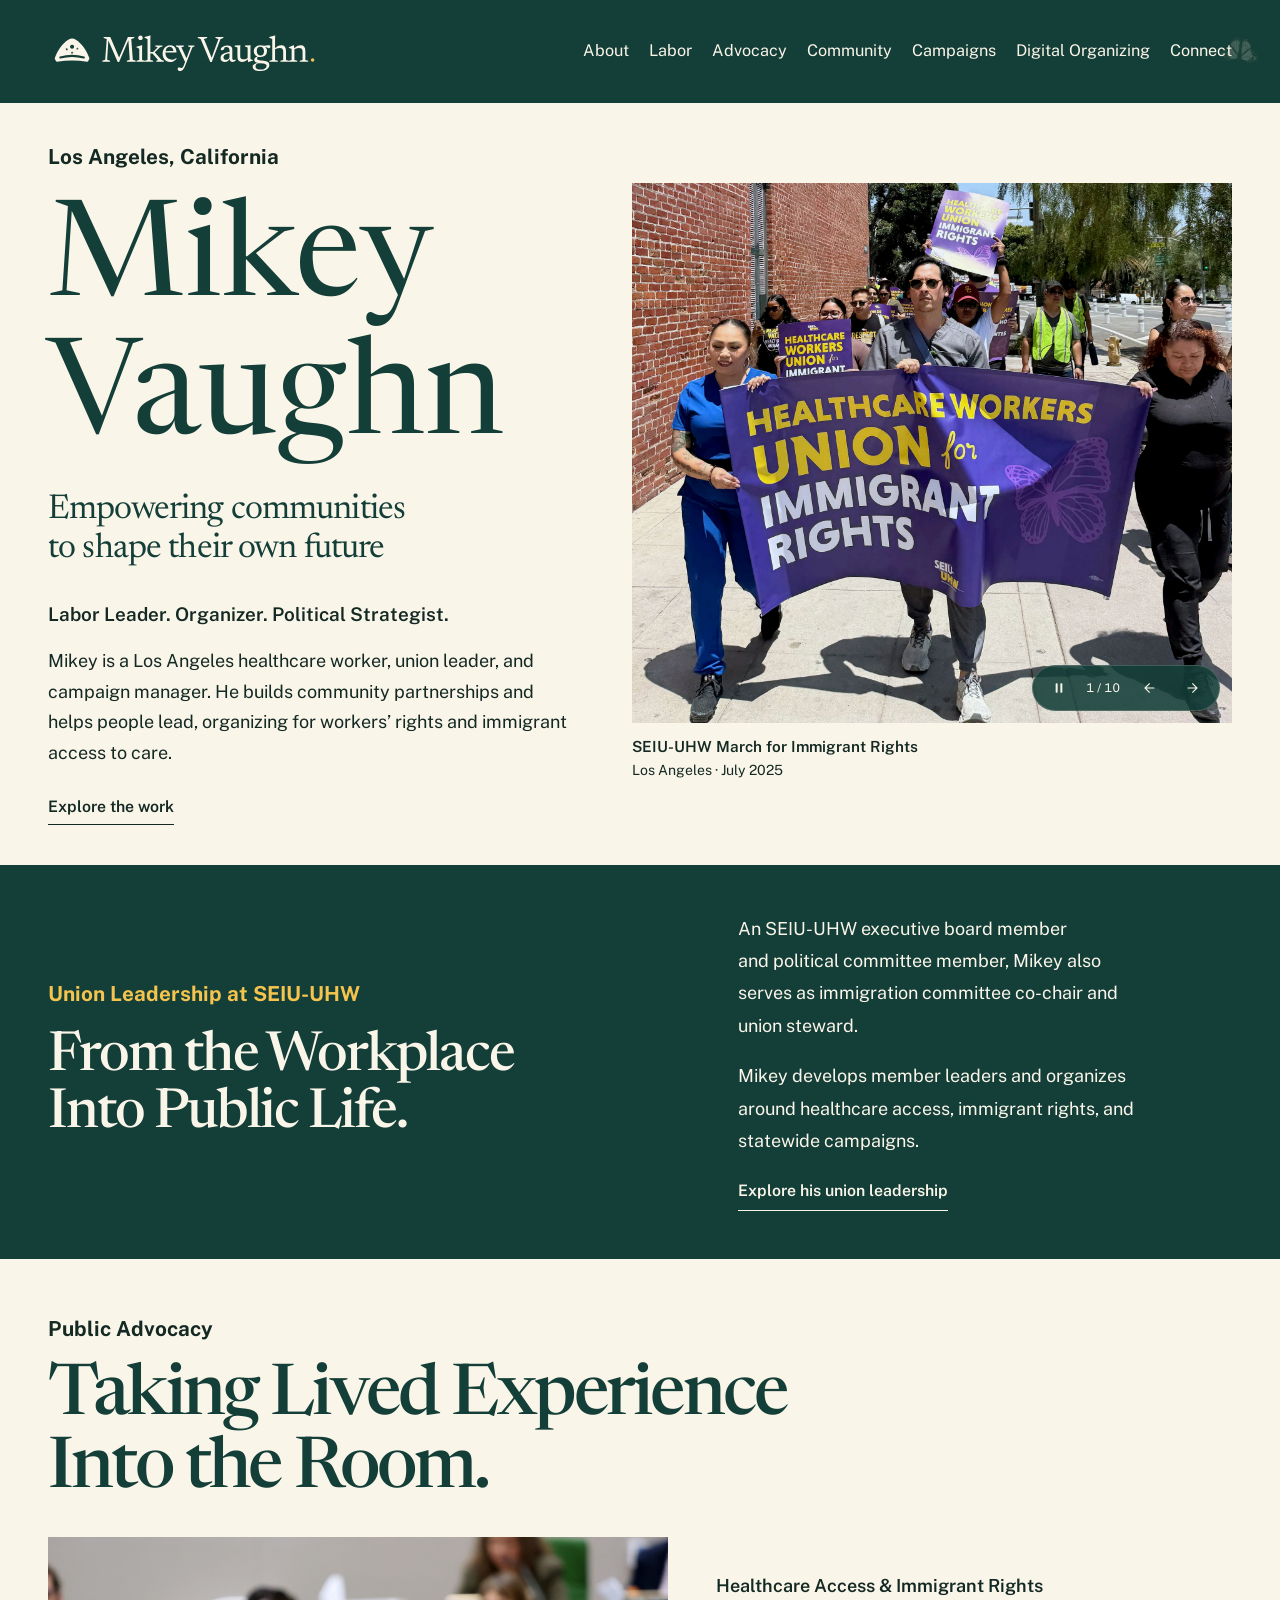
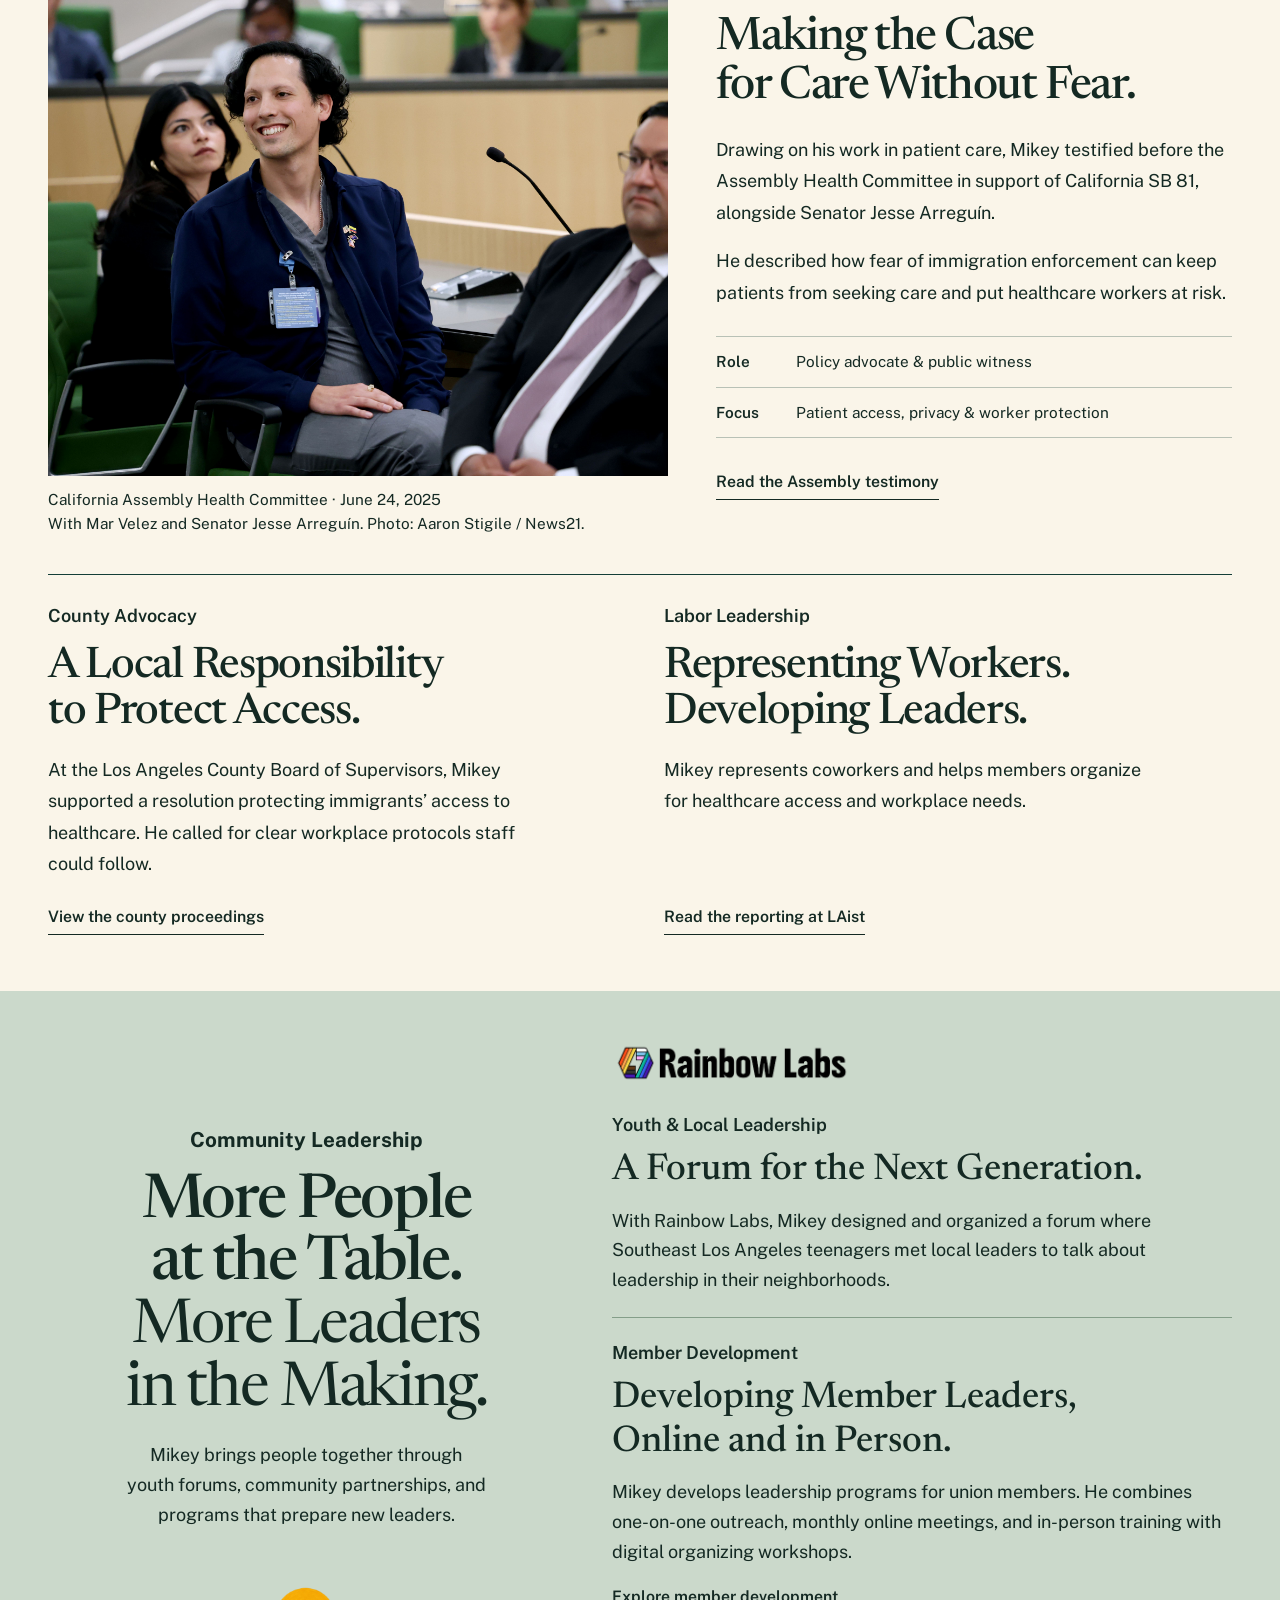
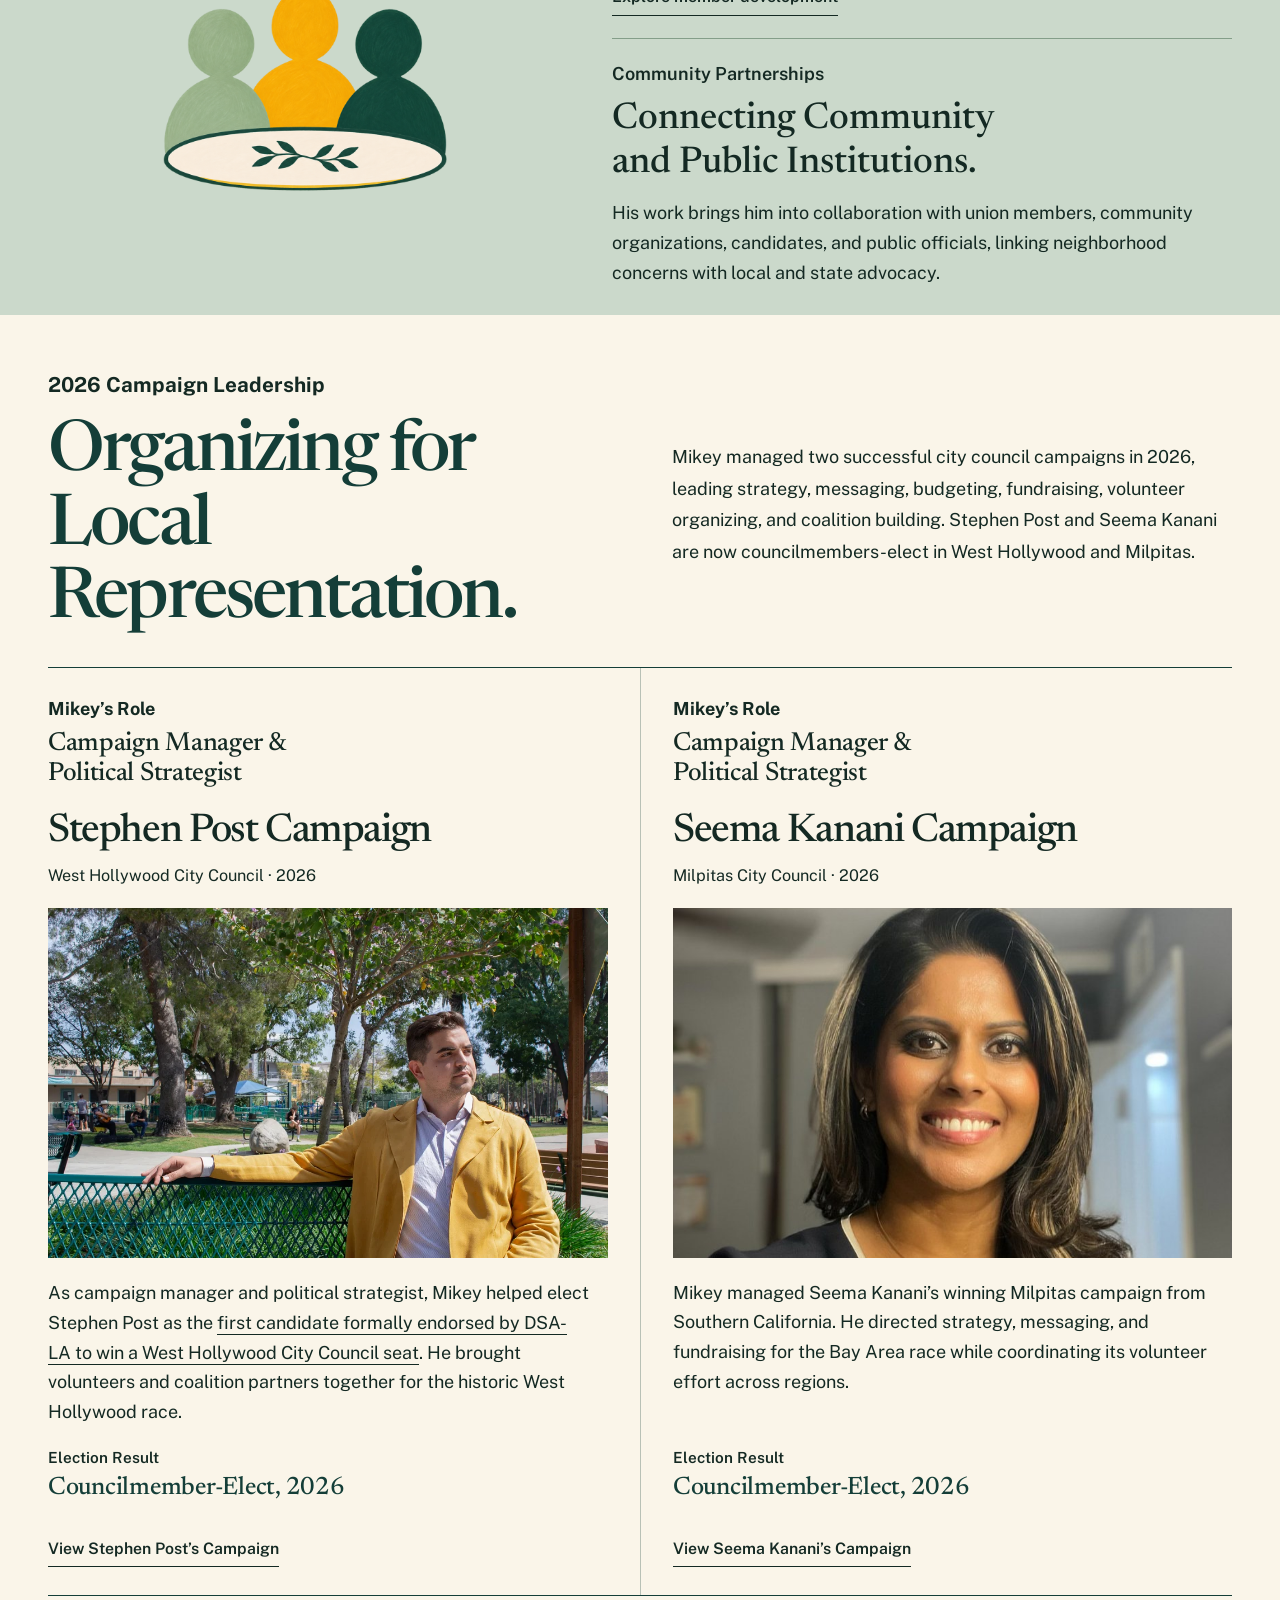
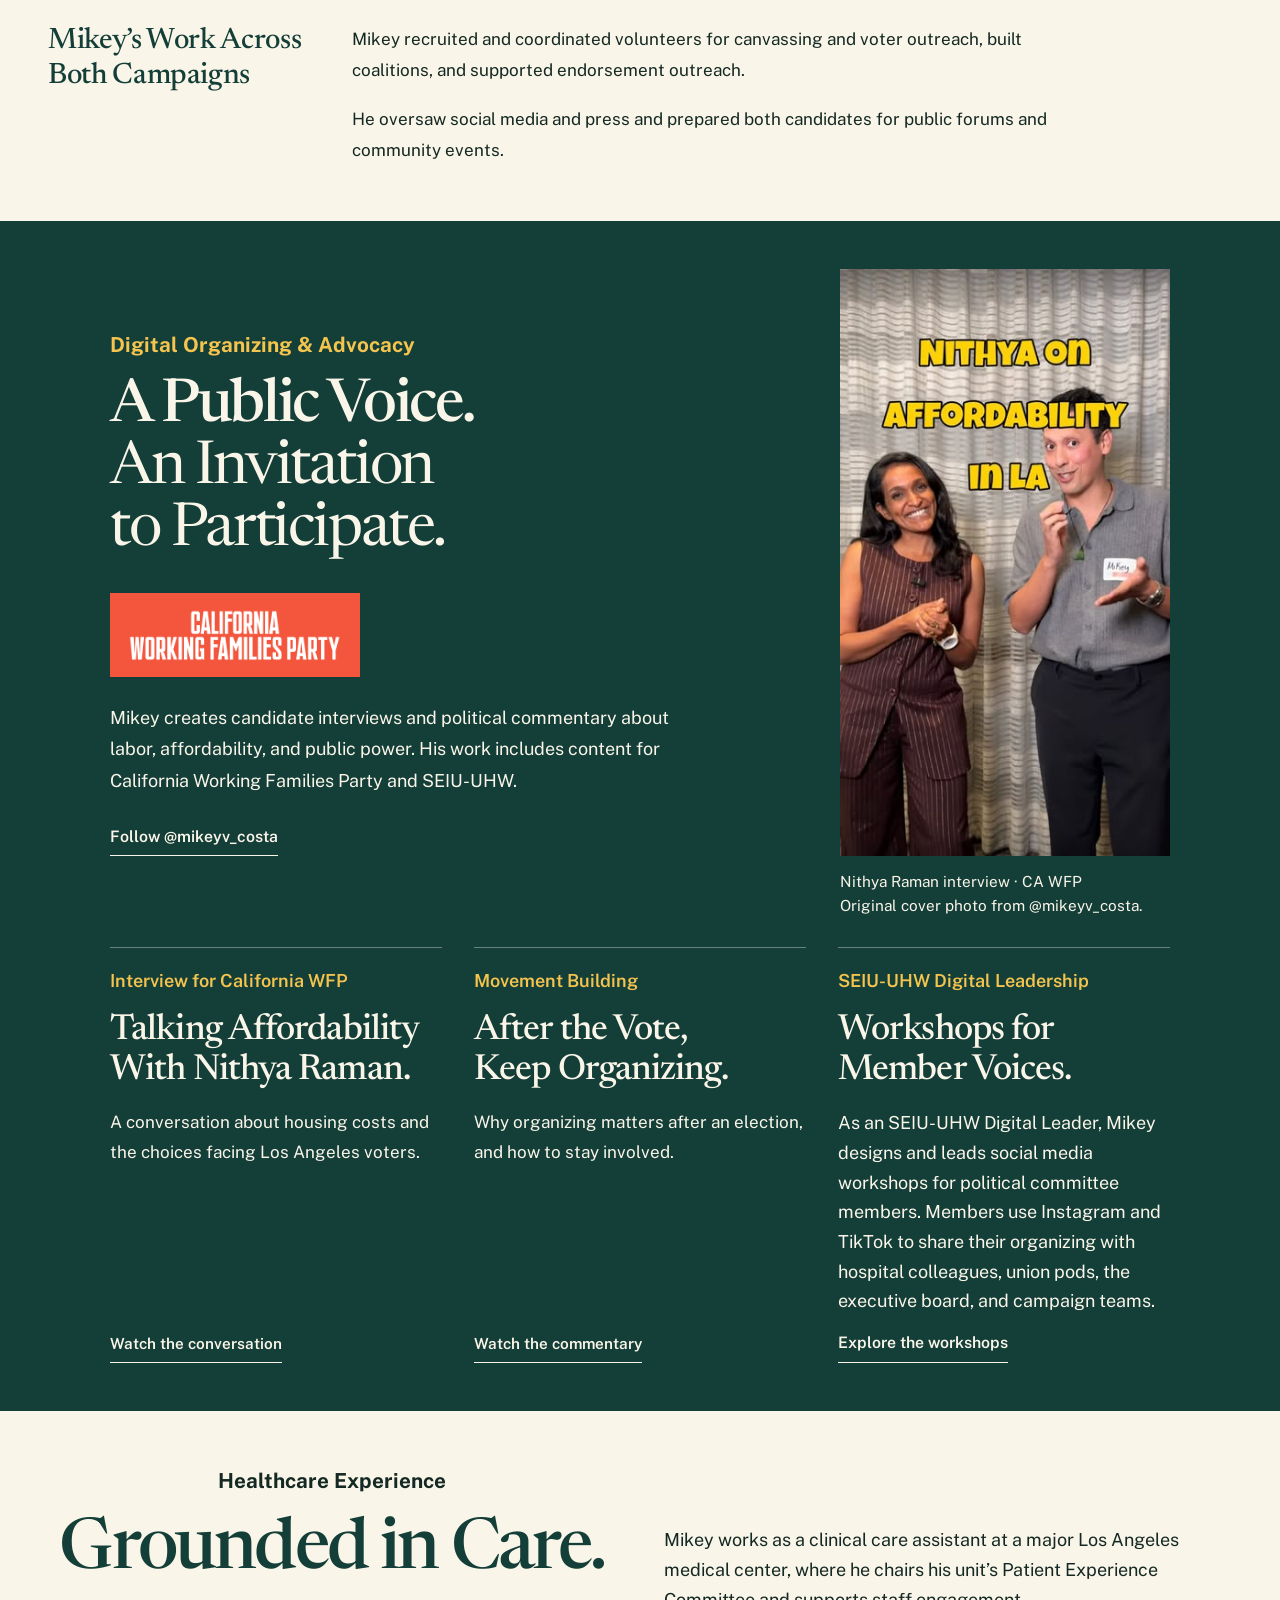
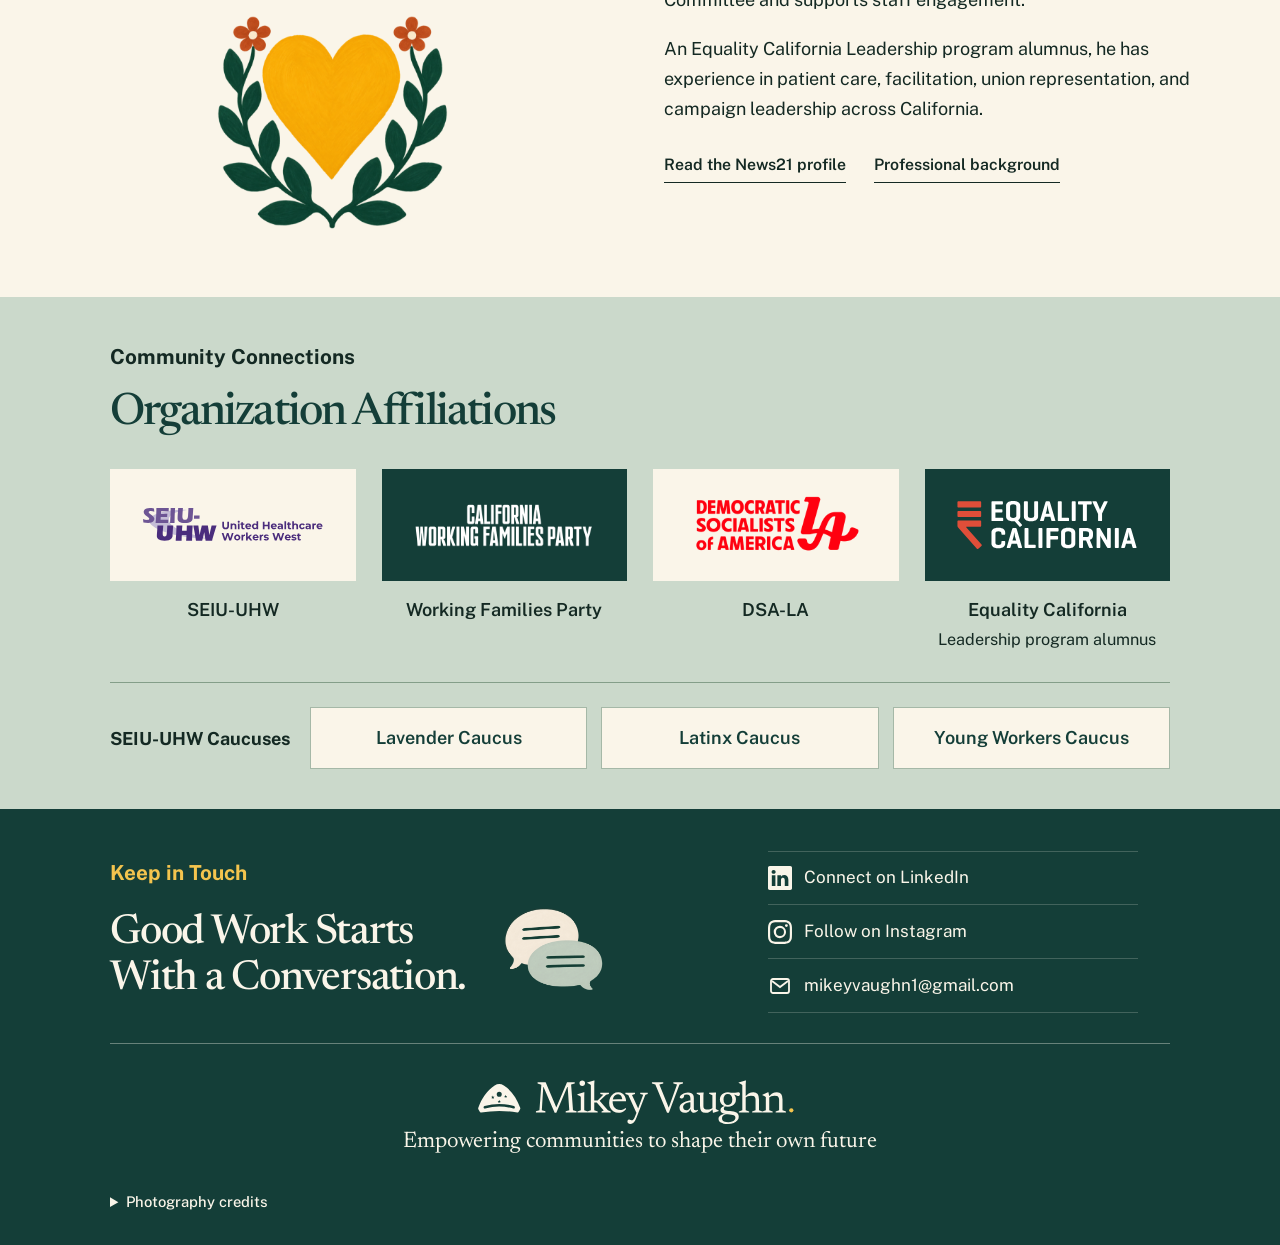
==== index.html @ f7cd42f6 "Bring the shared campaign body closer to its heading" ====
<!doctype html>
<html lang="en">
<head>
  <meta charset="utf-8">
  <meta name="viewport" content="width=device-width, initial-scale=1">
  <meta name="description" content="The work of Mikey Vaughn: community leadership, labor and immigration advocacy, campaign strategy, and digital organizing.">
  <meta name="theme-color" content="#143e38">
  <title>Mikey Vaughn | Organizing and public life</title>
  <link rel="preconnect" href="https://fonts.googleapis.com">
  <link rel="preconnect" href="https://fonts.gstatic.com" crossorigin>
  <link href="https://fonts.googleapis.com/css2?family=Archivo+Black&amp;family=Newsreader:opsz,wght@6..72,400;6..72,500&amp;family=Public+Sans:wght@400;500;600;700&amp;display=swap" rel="stylesheet">
  <link rel="stylesheet" href="styles.css?v=campaign-copy-20">
  <link rel="icon" href="favicon.svg?v=14" type="image/svg+xml">
  <link rel="stylesheet" href="hero-carousel.css?v=full-frame-12">
  <link rel="stylesheet" href="butterfly.css?v=15">
  <link rel="canonical" href="https://mikeyvaughn.github.io/">
  <meta property="og:type" content="website">
  <meta property="og:site_name" content="Mikey Vaughn">
  <meta property="og:title" content="Mikey Vaughn">
  <meta property="og:description" content="The work of Mikey Vaughn: community leadership, labor and immigration advocacy, campaign strategy, and digital organizing.">
  <meta property="og:url" content="https://mikeyvaughn.github.io/">
  <meta property="og:image" content="https://mikeyvaughn.github.io/mikey-vaughn-share-v4.png">
  <meta property="og:image:secure_url" content="https://mikeyvaughn.github.io/mikey-vaughn-share-v4.png">
  <meta property="og:image:type" content="image/png">
  <meta property="og:image:width" content="1200">
  <meta property="og:image:height" content="630">
  <meta property="og:image:alt" content="Mikey Vaughn on evergreen beside his name in cream with a yellow period. Portrait from the California Assembly hearing photograph by Aaron Stigile / News21.">
  <meta name="twitter:card" content="summary_large_image">
  <meta name="twitter:title" content="Mikey Vaughn">
  <meta name="twitter:description" content="The work of Mikey Vaughn: community leadership, labor and immigration advocacy, campaign strategy, and digital organizing.">
  <meta name="twitter:image" content="https://mikeyvaughn.github.io/mikey-vaughn-share-v4.png">
  <meta name="twitter:image:alt" content="Mikey Vaughn on evergreen beside his name in cream with a yellow period.">
</head>
<body>
  <a class="skip-link" href="#main">Skip to content</a>
  <div class="header-band"><header class="masthead wrap">
    <a class="wordmark brand-logo" href="#home" aria-label="Mikey Vaughn, home"><img src="assets/mikey-vaughn-logo-southern-cross.svg?v=14" alt="Mikey Vaughn" width="800" height="140"></a>
    <button class="menu-toggle" type="button" aria-expanded="false" aria-controls="primary-navigation" hidden><span>Menu</span><svg viewBox="0 0 16 16" width="16" height="16" aria-hidden="true" focusable="false"><path class="menu-bars" d="M3 4h10M3 8h10M3 12h10" fill="none" stroke="currentColor" stroke-width="1.8" stroke-linecap="round" stroke-linejoin="round"/><path class="menu-close" d="m4 4 8 8M12 4l-8 8" fill="none" stroke="currentColor" stroke-width="1.8" stroke-linecap="round" stroke-linejoin="round"/></svg></button><nav id="primary-navigation" aria-label="Main navigation"><a href="about.html">About</a>
      <a href="union-leadership.html">Labor</a>
      <a href="#work">Advocacy</a>
      <a href="#community">Community</a>
      <a href="#campaigns">Campaigns</a>
      <a href="#digital">Digital Organizing</a>
      <a href="#connect">Connect</a>
    </nav>
  </header></div>

  <main id="main">
    <section class="hero wrap" id="home" aria-labelledby="hero-title">
      <div class="hero-copy">
        <p class="eyebrow section-kicker">Los Angeles, California</p>
        <h1 id="hero-title">Mikey <span>Vaughn</span></h1>
        <p class="brand-tagline hero-tagline"><span>Empowering communities</span> <span>to shape their own future</span></p>
        <div class="hero-intro">
          <p class="hero-role">Labor Leader. Organizer. Political Strategist.</p>
          <p>Mikey is a Los Angeles healthcare worker, union leader, and campaign manager. He builds community partnerships and helps people lead, organizing for workers’ rights and immigrant access to care.</p>
          <a class="text-link" href="#work">Explore the work</a>
        </div>
      </div>
      <div class="hero-photo hero-carousel" data-hero-carousel role="region" aria-label="Mikey’s photo gallery" aria-roledescription="carousel">
        <div class="hero-carousel-stage" tabindex="0" aria-label="Photo gallery. Swipe or use the arrow keys to change photos.">
          <figure class="hero-carousel-slide is-active" role="group" aria-roledescription="slide" aria-label="1 of 10" aria-hidden="false" data-photo="original" data-title="SEIU-UHW March for Immigrant Rights" data-meta="Los Angeles · July 2025"><img src="assets/mikey-organizing.jpg" alt="Mikey and fellow healthcare workers marching for immigrant rights." width="2304" height="1728" fetchpriority="high"></figure>
          <figure class="hero-carousel-slide" role="group" aria-roledescription="slide" aria-label="2 of 10" aria-hidden="true" data-photo="1" data-title="Speaking Up for Workers" data-meta="Labor &amp; Immigrant Rights"><img data-src="assets/carousel/photo-01.jpg?v=polish-1" alt="Mikey speaking into a megaphone at an outdoor healthcare-worker gathering." width="1440" height="1920"></figure>
          <figure class="hero-carousel-slide" role="group" aria-roledescription="slide" aria-label="3 of 10" aria-hidden="true" data-photo="2" data-title="Connecting in Community" data-meta="Community &amp; Public Life"><img data-src="assets/carousel/photo-02.jpg?v=polish-1" alt="Mikey smiling alongside another attendee at an indoor gathering." width="1440" height="1920"></figure>
          <figure class="hero-carousel-slide" role="group" aria-roledescription="slide" aria-label="4 of 10" aria-hidden="true" data-photo="3" data-title="Pride &amp; Solidarity" data-meta="SEIU-UHW Lavender Caucus"><img data-src="assets/carousel/photo-03.jpg?v=polish-1" alt="Mikey and three others standing beside a Pride display with union and rainbow flags." width="1920" height="1080"></figure>
          <figure class="hero-carousel-slide" role="group" aria-roledescription="slide" aria-label="5 of 10" aria-hidden="true" data-photo="4" data-title="Community Partnerships" data-meta="Community &amp; Labor"><img data-src="assets/carousel/photo-04.jpg?v=polish-1" alt="Mikey standing with three other people at an outdoor community gathering." width="1440" height="1920"></figure>
          <figure class="hero-carousel-slide" role="group" aria-roledescription="slide" aria-label="6 of 10" aria-hidden="true" data-photo="5" data-title="Building Connections" data-meta="Partnerships &amp; Public Life"><img data-src="assets/carousel/photo-05.jpg?v=polish-1" alt="Mikey with three other attendees at an indoor event." width="1920" height="1440"></figure>
          <figure class="hero-carousel-slide" role="group" aria-roledescription="slide" aria-label="7 of 10" aria-hidden="true" data-photo="6" data-title="Advocacy, Together" data-meta="Healthcare &amp; Public Policy"><img data-src="assets/carousel/photo-06.jpg?v=polish-1" alt="Mikey standing with three others in a bright indoor lobby." width="1920" height="1440"></figure>
          <figure class="hero-carousel-slide" role="group" aria-roledescription="slide" aria-label="8 of 10" aria-hidden="true" data-photo="7" data-title="Speaking Before the Assembly" data-meta="California State Assembly · SB 81"><img data-src="assets/carousel/photo-07.jpg?v=polish-1" alt="Mikey speaking at a California State Assembly hearing; the original broadcast lower-third is visible." width="1920" height="885"></figure>
          <figure class="hero-carousel-slide" role="group" aria-roledescription="slide" aria-label="9 of 10" aria-hidden="true" data-photo="8" data-title="In Conversation" data-meta="Community &amp; Public Life"><img data-src="assets/carousel/photo-08.jpg?v=polish-1" alt="Mikey standing with another attendee at an indoor gathering." width="1440" height="1920"></figure>
          <figure class="hero-carousel-slide" role="group" aria-roledescription="slide" aria-label="10 of 10" aria-hidden="true" data-photo="9" data-title="Community Connections" data-meta="Community &amp; Public Life"><img data-src="assets/carousel/photo-09.jpg?v=polish-1" alt="Mikey smiling beside another attendee at an indoor gathering." width="1440" height="1920"></figure>
        <div class="hero-carousel-controls">
          <div class="hero-carousel-playback"><button class="hero-carousel-button" type="button" data-playback aria-label="Pause slideshow" title="Pause slideshow"><svg viewBox="0 0 24 24" fill="currentColor" aria-hidden="true"><g data-pause-icon><rect x="7" y="5" width="3" height="14" rx="1"/><rect x="14" y="5" width="3" height="14" rx="1"/></g><g data-play-icon hidden><path d="m8 5 11 7-11 7Z"/></g></svg></button><span class="hero-carousel-position" data-position>1 / 10</span></div>
          <div class="hero-carousel-arrows"><button class="hero-carousel-button" type="button" data-previous aria-label="Previous photo"><svg viewBox="0 0 24 24" fill="none" stroke="currentColor" stroke-width="1.7" aria-hidden="true"><path d="m13 5-7 7 7 7M6 12h14"/></svg></button><button class="hero-carousel-button" type="button" data-next aria-label="Next photo"><svg viewBox="0 0 24 24" fill="none" stroke="currentColor" stroke-width="1.7" aria-hidden="true"><path d="m11 5 7 7-7 7M18 12H4"/></svg></button></div>
        </div>
        </div>
        <div class="hero-carousel-caption" aria-live="off" aria-atomic="true"><strong data-caption-title>SEIU-UHW March for Immigrant Rights</strong><span data-caption-meta>Los Angeles · July 2025</span></div>

      </div>
    </section>

    <section class="statement" aria-labelledby="statement-title">
      <div class="wrap statement-grid">
        <div><p class="eyebrow section-kicker">Union Leadership at SEIU-UHW</p><h2 id="statement-title">From the Workplace<br>Into Public Life.</h2></div>
        <div class="statement-copy"><p>An SEIU-UHW executive board member and political committee member, Mikey also serves as immigration committee co-chair and union steward.</p><p>Mikey develops member leaders and organizes around healthcare access, immigrant rights, and statewide campaigns.</p><a class="text-link" href="union-leadership.html">Explore his union leadership</a></div>
      </div>
    </section>

    <section id="work" class="section wrap" aria-labelledby="work-title">
      <div class="section-heading"><p class="eyebrow section-kicker">Public Advocacy</p><h2 id="work-title">Taking Lived Experience<br>Into the Room.</h2></div>
      <article class="feature-story">
        <figure>
          <img src="assets/mikey-testimony.jpg" alt="Mikey Vaughn seated alongside Mar Velez and Senator Jesse Arreguín at a California Assembly Health Committee hearing." width="6000" height="4000" loading="lazy">
          <figcaption>California Assembly Health Committee · June 24, 2025<br>With Mar Velez and Senator Jesse Arreguín. Photo:&nbsp;Aaron&nbsp;Stigile&nbsp;/&nbsp;News21.</figcaption>
        </figure>
        <div class="feature-copy">
          <p class="eyebrow">Healthcare Access &amp; Immigrant Rights</p>
          <h3>Making the Case<br>for Care Without Fear.</h3>
          <p>Drawing on his work in patient care, Mikey testified before the Assembly Health Committee in support of California SB 81, alongside Senator Jesse Arreguín.</p>
          <p>He described how fear of immigration enforcement can keep patients from seeking care and put healthcare workers at risk.</p>
          <dl class="role-list"><div><dt>Role</dt><dd>Policy advocate &amp; public witness</dd></div><div><dt>Focus</dt><dd>Patient access, privacy &amp; worker protection</dd></div></dl>
          <a class="text-link" href="https://calmatters.digitaldemocracy.org/hearings/259512" target="_blank" rel="noopener noreferrer">Read the Assembly testimony</a>
        </div>
      </article>
      <div class="public-record">
        <article><p class="eyebrow">County Advocacy</p><h3>A Local Responsibility<br>to Protect Access.</h3><p>At the Los Angeles County Board of Supervisors, Mikey supported a resolution protecting immigrants’ access to healthcare. He called for clear workplace protocols staff could follow.</p><a class="text-link" href="https://file.lacounty.gov/SDSInter/bos/sop/1188772_070825.pdf" target="_blank" rel="noopener noreferrer">View the county proceedings</a></article>
        <article><p class="eyebrow">Labor Leadership</p><h3>Representing Workers.<br>Developing Leaders.</h3><p>Mikey represents coworkers and helps members organize for healthcare access and workplace needs.</p><a class="text-link" href="https://laist.com/news/health/looming-medicaid-cuts-supercharge-californias-latest-labor-industry-fight" target="_blank" rel="noopener noreferrer">Read the reporting at LAist</a></article>
      </div>
    </section>

    <section id="community" class="community" aria-labelledby="community-title">
      <div class="wrap community-layout">
        <div class="community-intro"><p class="eyebrow section-kicker">Community Leadership</p><h2 id="community-title">More People<br>at the Table.<br><em>More Leaders<br>in the Making.</em></h2><p>Mikey brings people together through youth forums, community partnerships, and programs that prepare new leaders.</p><img class="community-art" src="assets/painted-community.png?v=painted-9" alt="" aria-hidden="true" width="960" height="720" loading="lazy"></div>
        <div class="community-stories">
          <article><a class="organization-logo rainbow-logo" href="https://www.rainbowlabs.org/" target="_blank" rel="noopener noreferrer"><img src="assets/rainbow-labs-logo.png" alt="Rainbow Labs" width="500" height="100" loading="lazy"></a><p class="eyebrow">Youth &amp; Local Leadership</p><h3>A Forum for the Next Generation.</h3><p>With Rainbow Labs, Mikey designed and organized a forum where Southeast Los Angeles teenagers met local leaders to talk about leadership in their neighborhoods.</p></article>
          <article><p class="eyebrow">Member Development</p><h3>Developing Member Leaders,<br>Online and in Person.</h3><p>Mikey develops leadership programs for union members. He combines one-on-one outreach, monthly online meetings, and in-person training with digital organizing workshops.</p><a class="text-link" href="union-leadership.html#member-development">Explore member development</a></article>
          <article><p class="eyebrow">Community Partnerships</p><h3>Connecting Community and Public Institutions.</h3><p>His work brings him into collaboration with union members, community organizations, candidates, and public officials, linking neighborhood concerns with local and state advocacy.</p></article>
        </div>
      </div>
      </section>

    <section id="campaigns" class="section wrap" aria-labelledby="campaign-title">
      <div class="section-heading campaign-heading"><div><p class="eyebrow section-kicker">2026 Campaign Leadership</p><h2 id="campaign-title">Organizing for<br>Local Representation.</h2></div><p>Mikey managed two successful city council campaigns in 2026, leading strategy, messaging, budgeting, fundraising, volunteer organizing, and coalition building. Stephen Post and Seema Kanani are now councilmembers-elect in West Hollywood and Milpitas.</p></div>
      <div class="campaign-grid">
        <article class="campaign">
          <p class="eyebrow campaign-owner">Mikey’s Role</p>
          <p class="campaign-role-title">Campaign Manager &amp; Political Strategist</p>
          <h3>Stephen Post Campaign</h3>
          <p class="campaign-location">West Hollywood City Council · 2026</p>
          <figure class="campaign-photo"><img src="assets/stephen-post.jpg" alt="Stephen Post in a West Hollywood neighborhood park, from his official campaign website." width="1000" height="667" loading="lazy"></figure>
          <p class="campaign-contribution">As campaign manager and political strategist, Mikey helped elect Stephen Post as the <a href="https://wehoonline.com/west-hollywood-city-council-results/" target="_blank" rel="noopener noreferrer">first candidate formally endorsed by DSA-LA to win a West Hollywood City Council seat</a>. He brought volunteers and coalition partners together for the historic West Hollywood race.</p>
          <div class="campaign-result"><p class="eyebrow">Election Result</p><a class="campaign-outcome" href="https://www.losangelesblade.com/2026/11/09/stephen-post-wins-final-seat-on-weho-city-council/" target="_blank" rel="noopener noreferrer" aria-label="Stephen Post, councilmember-elect: election coverage">Councilmember-Elect, 2026</a></div>
          <a class="text-link" href="https://www.post4weho.com/" target="_blank" rel="noopener noreferrer">View Stephen Post’s Campaign</a>
        </article>
        <article class="campaign">
          <p class="eyebrow campaign-owner">Mikey’s Role</p>
          <p class="campaign-role-title">Campaign Manager &amp; Political Strategist</p>
          <h3>Seema Kanani Campaign</h3>
          <p class="campaign-location">Milpitas City Council · 2026</p>
          <figure class="campaign-photo"><img src="assets/seema-kanani.jpg" alt="Seema Kanani, from her official Milpitas City Council campaign website." width="1000" height="1000" loading="lazy"></figure>
          <p class="campaign-contribution">Mikey managed Seema Kanani’s winning Milpitas campaign from Southern California. He directed strategy, messaging, and fundraising for the Bay Area race while coordinating its volunteer effort across regions.</p>
          <div class="campaign-result"><p class="eyebrow">Election Result</p><a class="campaign-outcome" href="https://www.kqed.org/elections/results/santaclara" target="_blank" rel="noopener noreferrer" aria-label="Seema Kanani, councilmember-elect: election coverage">Councilmember-Elect, 2026</a></div>
          <a class="text-link" href="https://votekanani.com/" target="_blank" rel="noopener noreferrer">View Seema Kanani’s Campaign</a>
        </article>
      </div>
      <div class="campaign-note"><h3 class="campaign-note-heading">Mikey’s Work Across Both Campaigns</h3><div class="campaign-note-copy"><p>Mikey recruited and coordinated volunteers for canvassing and voter outreach, built coalitions, and supported endorsement outreach.</p><p>He oversaw social media and press and prepared both candidates for public forums and community events.</p></div></div>
    </section>

    <section id="digital" class="digital" aria-labelledby="digital-title">
      <div class="wrap digital-grid">
        <div class="digital-intro">
          <p class="eyebrow section-kicker">Digital Organizing &amp; Advocacy</p>
          <h2 id="digital-title">A Public Voice.<br><em>An Invitation<br>to Participate.</em></h2>
          <a class="organization-logo wfp-logo" href="https://www.caworkingfamilies.org/" target="_blank" rel="noopener noreferrer"><img src="assets/ca-wfp-logo.png" alt="California Working Families Party" width="2048" height="496" loading="lazy"></a>
          <p>Mikey creates candidate interviews and political commentary about labor, affordability, and public power. His work includes content for California Working Families Party and <span class="nowrap">SEIU-UHW</span>.</p>
          <a class="text-link" href="https://www.instagram.com/mikeyv_costa/" target="_blank" rel="noopener noreferrer">Follow @mikeyv_costa</a>
        </div>
        <figure class="interview-visual">
          <a href="https://www.instagram.com/mikeyv_costa/reel/Dd2bHWthOSz/" target="_blank" rel="noopener noreferrer"><img src="assets/mikey-nithya-cover.jpg" alt="Original interview cover showing Mikey Vaughn and Nithya Raman smiling, titled Nithya on affordability in LA." width="360" height="640" loading="lazy"></a>
          <figcaption>Nithya Raman interview · CA WFP<br>Original cover photo from @mikeyv_costa.</figcaption>
        </figure>
      </div>
      <div class="wrap digital-article-grid">
        <a class="digital-story" href="https://www.instagram.com/mikeyv_costa/reel/Dd2bHWthOSz/" target="_blank" rel="noopener noreferrer"><span class="eyebrow">Interview for California WFP</span><h3>Talking Affordability<br>With Nithya Raman.</h3><span class="story-description">A conversation about housing costs and the choices facing Los Angeles voters.</span><span class="story-action">Watch the conversation</span></a>
        <a class="digital-story" href="https://www.instagram.com/mikeyv_costa/reel/DfU9x0uB31B/" target="_blank" rel="noopener noreferrer"><span class="eyebrow">Movement Building</span><h3>After the Vote,<br>Keep Organizing.</h3><span class="story-description">Why organizing matters after an election, and how to stay involved.</span><span class="story-action">Watch the commentary</span></a>
        <div class="digital-training"><p class="eyebrow">SEIU-UHW Digital Leadership</p><h3>Workshops for<br>Member Voices.</h3><p>As an SEIU-UHW Digital Leader, Mikey designs and leads social media workshops for political committee members. Members use Instagram and TikTok to share their organizing with hospital colleagues, union pods, the executive board, and campaign teams.</p><a class="text-link" href="union-leadership.html#digital-leadership">Explore the workshops</a></div>
      </div>
    </section>

    <section class="about section wrap" aria-labelledby="about-title">
      <div class="about-layout"><div class="about-heading"><p class="eyebrow section-kicker">Healthcare Experience</p><h2 id="about-title">Grounded in Care.</h2><img class="care-art" src="assets/painted-care.png?v=painted-9" alt="" aria-hidden="true" width="720" height="662" loading="lazy"></div><div><p>Mikey works as a clinical care assistant at a major Los Angeles medical center, where he chairs his unit’s Patient Experience Committee and supports staff engagement.</p><p>An Equality California Leadership program alumnus, he has experience in patient care, facilitation, union representation, and campaign leadership across California.</p><div class="about-links"><a class="text-link" href="https://stocktonia.org/news/health/2025/09/06/advocates-fight-for-immigrant-health-care-amid-trump-policy-changes/" target="_blank" rel="noopener noreferrer">Read the News21 profile</a><a class="text-link" href="https://www.linkedin.com/in/mikey-vaughn-5b9061a8/" target="_blank" rel="noopener noreferrer">Professional background</a></div></div></div>
    </section>

    <section class="affiliations" id="affiliations" aria-labelledby="affiliations-title">
      <div class="wrap">
        <div class="section-heading"><p class="eyebrow section-kicker">Community Connections</p><h2 id="affiliations-title">Organization Affiliations</h2></div>
        <div class="affiliation-grid">
          <article><a class="affiliation-mark" href="https://www.seiu-uhw.org/" target="_blank" rel="noopener noreferrer"><img src="assets/seiu-uhw-logo.svg" alt="SEIU-UHW" loading="lazy"></a><h3>SEIU-UHW</h3></article>
          <article><a class="affiliation-mark affiliation-mark-dark" href="https://www.caworkingfamilies.org/" target="_blank" rel="noopener noreferrer"><img src="assets/ca-wfp-logo.png" alt="California Working Families Party" loading="lazy"></a><h3>Working Families Party</h3></article>
          <article><a class="affiliation-mark" href="https://dsa-la.org/" target="_blank" rel="noopener noreferrer"><img src="assets/dsa-la-logo.png" alt="Democratic Socialists of America, Los Angeles" loading="lazy"></a><h3>DSA-LA</h3></article>
          <article><a class="affiliation-mark affiliation-mark-dark" href="https://www.eqca.org/" target="_blank" rel="noopener noreferrer"><img src="assets/equality-california-logo.svg" alt="Equality California" loading="lazy"></a><h3>Equality California</h3><p>Leadership program alumnus</p></article>
        </div>
        <div class="affiliation-caucuses"><h3>SEIU-UHW Caucuses</h3><ul><li>Lavender Caucus</li><li>Latinx Caucus</li><li>Young Workers Caucus</li></ul></div>
      </div>
    </section>

    <footer id="connect" class="footer">
      <div class="wrap"><div class="footer-main"><div><p class="eyebrow section-kicker">Keep in Touch</p><div class="conversation-heading"><h2>Good Work Starts<br>With a Conversation.</h2><img src="assets/painted-conversation.png?v=painted-8" alt="" aria-hidden="true" width="960" height="720" loading="lazy"></div></div><div class="footer-links"><a href="https://www.linkedin.com/in/mikey-vaughn-5b9061a8/" target="_blank" rel="noopener noreferrer"><svg class="social-icon" viewBox="0 0 16 16" fill="currentColor" aria-hidden="true" focusable="false">
  <path d="M0 1.146C0 .513.526 0 1.175 0h13.65C15.474 0 16 .513 16 1.146v13.708c0 .633-.526 1.146-1.175 1.146H1.175C.526 16 0 15.487 0 14.854zm4.943 12.248V6.169H2.542v7.225zm-1.2-8.212c.837 0 1.358-.554 1.358-1.248-.015-.709-.52-1.248-1.342-1.248S2.4 3.226 2.4 3.934c0 .694.521 1.248 1.327 1.248zm4.908 8.212V9.359c0-.216.016-.432.08-.586.173-.431.568-.878 1.232-.878.869 0 1.216.662 1.216 1.634v3.865h2.401V9.25c0-2.22-1.184-3.252-2.764-3.252-1.274 0-1.845.7-2.165 1.193v.025h-.016l.016-.025V6.169h-2.4c.03.678 0 7.225 0 7.225z"/>
</svg><span>Connect on LinkedIn</span></a><a href="https://www.instagram.com/mikeyv_costa/" target="_blank" rel="noopener noreferrer"><svg class="social-icon" viewBox="0 0 16 16" fill="currentColor" aria-hidden="true" focusable="false">
  <path d="M8 0C5.829 0 5.556.01 4.703.048 3.85.088 3.269.222 2.76.42a3.9 3.9 0 0 0-1.417.923A3.9 3.9 0 0 0 .42 2.76C.222 3.268.087 3.85.048 4.7.01 5.555 0 5.827 0 8.001c0 2.172.01 2.444.048 3.297.04.852.174 1.433.372 1.942.205.526.478.972.923 1.417.444.445.89.719 1.416.923.51.198 1.09.333 1.942.372C5.555 15.99 5.827 16 8 16s2.444-.01 3.298-.048c.851-.04 1.434-.174 1.943-.372a3.9 3.9 0 0 0 1.416-.923c.445-.445.718-.891.923-1.417.197-.509.332-1.09.372-1.942C15.99 10.445 16 10.173 16 8s-.01-2.445-.048-3.299c-.04-.851-.175-1.433-.372-1.941a3.9 3.9 0 0 0-.923-1.417A3.9 3.9 0 0 0 13.24.42c-.51-.198-1.092-.333-1.943-.372C10.443.01 10.172 0 7.998 0zm-.717 1.442h.718c2.136 0 2.389.007 3.232.046.78.035 1.204.166 1.486.275.373.145.64.319.92.599s.453.546.598.92c.11.281.24.705.275 1.485.039.843.047 1.096.047 3.231s-.008 2.389-.047 3.232c-.035.78-.166 1.203-.275 1.485a2.5 2.5 0 0 1-.599.919c-.28.28-.546.453-.92.598-.28.11-.704.24-1.485.276-.843.038-1.096.047-3.232.047s-2.39-.009-3.233-.047c-.78-.036-1.203-.166-1.485-.276a2.5 2.5 0 0 1-.92-.598 2.5 2.5 0 0 1-.6-.92c-.109-.281-.24-.705-.275-1.485-.038-.843-.046-1.096-.046-3.233s.008-2.388.046-3.231c.036-.78.166-1.204.276-1.486.145-.373.319-.64.599-.92s.546-.453.92-.598c.282-.11.705-.24 1.485-.276.738-.034 1.024-.044 2.515-.045zm4.988 1.328a.96.96 0 1 0 0 1.92.96.96 0 0 0 0-1.92m-4.27 1.122a4.109 4.109 0 1 0 0 8.217 4.109 4.109 0 0 0 0-8.217m0 1.441a2.667 2.667 0 1 1 0 5.334 2.667 2.667 0 0 1 0-5.334"/>
</svg><span>Follow on Instagram</span></a><a href="mailto:mikeyvaughn1@gmail.com"><svg class="social-icon" viewBox="0 0 24 24" fill="none" stroke="currentColor" stroke-width="1.8" aria-hidden="true" focusable="false"><rect x="3" y="5" width="18" height="14" rx="2"/><path d="m4 7 8 6 8-6"/></svg><span>mikeyvaughn1@gmail.com</span></a></div></div><div class="footer-bottom"><a class="wordmark brand-logo" href="#home"><img src="assets/mikey-vaughn-logo-southern-cross.svg?v=14" alt="Mikey Vaughn" width="800" height="140"></a><p class="brand-tagline"><span>Empowering communities</span> <span>to shape their own future</span></p></div><div class="footer-utilities"><details class="photography-credits"><summary>Photography credits</summary><dl><div><dt>Organizing march</dt><dd>Courtesy of SEIU-UHW, via <a href="https://stocktonia.org/news/health/2025/09/06/advocates-fight-for-immigrant-health-care-amid-trump-policy-changes/" target="_blank" rel="noopener noreferrer">Stocktonia</a>.</dd></div><div><dt>Assembly hearing</dt><dd>Aaron&nbsp;Stigile&nbsp;/&nbsp;News21.</dd></div><div><dt>Campaign portraits</dt><dd><a href="https://www.post4weho.com/" target="_blank" rel="noopener noreferrer">Stephen Post</a> and <a href="https://votekanani.com/" target="_blank" rel="noopener noreferrer">Seema Kanani</a> campaigns.</dd></div><div><dt>Interview cover</dt><dd><a href="https://www.instagram.com/mikeyv_costa/reel/Dd2bHWthOSz/" target="_blank" rel="noopener noreferrer">@mikeyv_costa</a>.</dd></div></dl></details></div></div>
    </footer>
  </main>
  <script>
    (() => {
      const header = document.querySelector('.masthead');
      const toggle = header.querySelector('.menu-toggle');
      const nav = header.querySelector('nav');
      const mobile = window.matchMedia('(max-width: 760px)');
      const closeMenu = () => {
        header.classList.remove('menu-open');
        toggle.setAttribute('aria-expanded', 'false');
      };
      header.classList.add('menu-ready');
      toggle.hidden = false;
      toggle.addEventListener('click', () => {
        const open = toggle.getAttribute('aria-expanded') !== 'true';
        header.classList.toggle('menu-open', open);
        toggle.setAttribute('aria-expanded', String(open));
      });
      nav.addEventListener('click', event => {
        if (mobile.matches && event.target.closest('a')) closeMenu();
      });
      header.addEventListener('keydown', event => {
        if (event.key === 'Escape' && toggle.getAttribute('aria-expanded') === 'true') {
          closeMenu();
          toggle.focus();
        }
      });
      mobile.addEventListener('change', closeMenu);
    })();
  </script>
  <script src="hero-carousel.js?v=3"></script>
  <button class="back-to-top" type="button" data-back-to-top aria-label="Back to top" title="Back to top" hidden><svg viewBox="0 0 24 24" fill="none" stroke="currentColor" stroke-width="1.8" stroke-linecap="round" stroke-linejoin="round" aria-hidden="true" focusable="false"><path d="m6 11 6-6 6 6M12 5v14"/></svg><span>Back to top</span></button>
  <script src="back-to-top.js?v=1" defer></script>
<div class="mfv-butterfly-surface" aria-hidden="true"><div class="mfv-butterfly"><svg xmlns="http://www.w3.org/2000/svg" viewBox="0 0 200 160" fill="none">
<defs>
 <image id="monarch-art" href="assets/monarch-natural-cream.png" x="0" y="50" width="200" height="100"/>
 <clipPath id="left-fore"><path d="M0 0H97V85L43 123H0Z"/></clipPath>
 <clipPath id="left-hind"><path d="M97 84V160H0V122H44Z"/></clipPath>
 <clipPath id="right-fore"><path d="M200 0H103V85L157 123H200Z"/></clipPath>
 <clipPath id="right-hind"><path d="M103 84V160H200V122H156Z"/></clipPath>
 <clipPath id="monarch-center"><path d="M94 0H106V160H94Z"/></clipPath>
</defs>
<g class="wing-left"><g class="hindwing"><use href="#monarch-art" clip-path="url(#left-hind)"/></g><g class="forewing"><use href="#monarch-art" clip-path="url(#left-fore)"/></g></g>
<g class="wing-right"><g class="hindwing"><use href="#monarch-art" clip-path="url(#right-hind)"/></g><g class="forewing"><use href="#monarch-art" clip-path="url(#right-fore)"/></g></g>
<use href="#monarch-art" clip-path="url(#monarch-center)"/>
</svg></div></div>
<script src="butterfly.js?v=22" defer></script>
</body>
</html>
---- styles.css ----
:root{--pine:#143e38;--paper:#faf5e9;--gold:#f4c44e;--ink:#142923;--sage:#cbd9cb;--line:#b8c1b6;--sans:'Public Sans',system-ui,sans-serif;--serif:'Newsreader',Georgia,serif;--display:'Archivo Black','Arial Black',sans-serif;color-scheme:light}
*{box-sizing:border-box}html{scroll-behavior:smooth;scroll-padding-top:24px}body{margin:0;background:var(--paper);color:var(--ink);font-family:var(--sans);font-size:17px;line-height:1.65;-webkit-font-smoothing:antialiased}h1,h2,h3,p,figure{margin:0}a{color:inherit;text-underline-offset:5px;text-decoration-thickness:1px}a:hover{text-decoration-thickness:2px}a:focus-visible,summary:focus-visible{outline:3px solid #a55c0f;outline-offset:6px}img{display:block;width:100%;height:auto}h1,h2,h3{font-weight:400;text-wrap:balance}p{text-wrap:pretty}.wrap{width:min(1200px,calc(100% - 96px));margin-inline:auto}.section{padding-block:106px}.eyebrow{font-size:.75rem;font-weight:600;letter-spacing:.105em;line-height:1.5;text-transform:none}.text-link{display:inline-block;font-size:.9rem;font-weight:600;padding-bottom:4px;text-decoration:none;border-bottom:1px solid currentColor}.text-link:hover{border-bottom-width:2px;padding-bottom:3px}.skip-link{position:absolute;left:16px;top:-100px;padding:12px 20px;background:var(--gold);z-index:5}.skip-link:focus{top:12px}.preview-note{font-size:.7rem;padding:8px 48px;border-bottom:1px solid var(--line);display:flex;justify-content:space-between;gap:20px;color:var(--pine);letter-spacing:.04em}.masthead{display:flex;justify-content:space-between;align-items:center;padding-block:27px;border-bottom:1px solid var(--pine);gap:28px}.wordmark{font-family:var(--display);font-size:1.06rem;letter-spacing:-.055em;text-transform:none;text-decoration:none;white-space:nowrap}.wordmark-period{color:#93620a}.masthead nav{display:flex;gap:27px;flex-wrap:wrap;font-size:.82rem}.masthead nav a{text-decoration:none}.masthead nav a:hover{text-decoration:underline}.hero{display:grid;grid-template-columns:1fr 1.12fr;gap:64px;padding-top:54px;padding-bottom:52px;align-items:stretch}.hero-copy{display:flex;flex-direction:column;align-items:flex-start}.hero h1{font-family:var(--serif);font-size:clamp(5rem,8.8vw,8rem);line-height:.88;letter-spacing:-.055em;margin:35px 0 25px;color:var(--pine)}.hero h1 span{font-style:normal}.hero-intro{max-width:345px}.hero-role{font-size:1.14rem;font-weight:600;line-height:1.5;margin-bottom:14px}.hero-intro>p:not(.hero-role){font-size:.96rem;line-height:1.7;margin-bottom:22px}.hero-bottom{font-size:.7rem;font-weight:500;margin-top:auto;padding-top:40px;letter-spacing:.02em}.hero-photo{display:flex;flex-direction:column}.hero-photo img{height:540px;object-fit:cover;object-position:51% 38%}.hero-photo figcaption{font-size:.72rem;line-height:1.5;padding-top:13px;display:flex;justify-content:space-between;gap:12px}.hero-photo figcaption span{font-weight:600}.statement{background:var(--pine);color:var(--paper);padding-block:70px}.statement-grid{display:grid;grid-template-columns:1.3fr 1fr;gap:80px;align-items:center}.statement .eyebrow{color:var(--gold);margin-bottom:22px}.statement h2{font-family:var(--serif);font-size:clamp(2.5rem,4.3vw,4rem);line-height:1.03;letter-spacing:-.035em}.statement-copy{font-size:1rem;line-height:1.8;max-width:420px}.statement-copy p+p{margin-top:18px}.section-heading{margin-bottom:46px}.section-heading .eyebrow{margin-bottom:20px}.section-heading h2,.about h2{font-family:var(--serif);font-size:clamp(2.7rem,4.6vw,4.2rem);line-height:1.04;letter-spacing:-.04em;color:var(--pine)}.feature-story{display:grid;grid-template-columns:1.2fr 1fr;gap:66px;align-items:center}.feature-story figure img{aspect-ratio:1.15;object-fit:cover;object-position:39% 50%}.feature-story figcaption{font-size:.69rem;line-height:1.6;margin-top:12px;max-width:100%}.feature-copy h3,.public-record h3{font-family:var(--serif);font-size:2.6rem;line-height:1.06;letter-spacing:-.03em;margin:16px 0 22px}.feature-copy>p:not(.eyebrow){font-size:.97rem;margin-bottom:17px}.role-list{margin:28px 0;font-size:.78rem;border-top:1px solid var(--line)}.role-list>div{display:grid;grid-template-columns:65px 1fr;gap:15px;padding-block:12px;border-bottom:1px solid var(--line)}.role-list dt{font-weight:600}.role-list dd{margin:0}.public-record{display:grid;grid-template-columns:1fr 1fr;gap:66px;border-top:1px solid var(--pine);padding-top:37px;margin-top:54px}.public-record article{max-width:500px}.public-record h3{font-size:2.25rem;margin:16px 0 18px}.public-record p:not(.eyebrow){font-size:.95rem;margin-bottom:24px}.community{background:var(--sage);padding-block:88px 32px}.community-layout{display:grid;grid-template-columns:1fr 1.2fr;gap:100px}.community-intro h2{font-family:var(--serif);font-size:clamp(2.7rem,4.8vw,4.3rem);line-height:1.02;letter-spacing:-.035em;margin-block:24px}.community-intro h2 em{font-weight:400}.community-intro>p:last-child{font-size:.95rem;max-width:300px}.community-stories article{padding-bottom:27px;margin-bottom:27px;border-bottom:1px solid #849e89}.community-stories article:last-child{border-bottom:0;margin-bottom:0}.community-stories h3{font-family:var(--serif);font-size:1.9rem;line-height:1.2;margin:12px 0}.community-stories article>p:last-child{font-size:.95rem}.relationship-strip{margin-top:48px;padding-top:25px;border-top:1px solid #849e89;display:flex;justify-content:space-between;gap:20px;flex-wrap:wrap;font-size:.76rem;font-weight:600}.campaign-heading{display:grid;grid-template-columns:1.2fr 1fr;gap:80px;align-items:end}.campaign-heading>p{font-size:.97rem;max-width:400px}.campaign-grid{display:grid;grid-template-columns:1fr 1fr;border-top:1px solid var(--pine);border-bottom:1px solid var(--pine)}.campaign{padding:36px 45px 38px 0}.campaign+.campaign{padding:36px 0 38px 45px;border-left:1px solid var(--line)}.campaign-location{font-size:.76rem;margin-bottom:20px}.campaign h3{font-family:var(--serif);font-size:3.4rem;line-height:1.05;letter-spacing:-.035em}.campaign-office{font-size:1rem;margin-top:5px}.campaign-rule{height:5px;width:45px;background:var(--gold);margin:27px 0}.campaign .eyebrow{font-size:.68rem;letter-spacing:.065em;margin-bottom:15px}.campaign>.eyebrow+p{font-size:.95rem;max-width:440px;margin-bottom:22px}.campaign-note{display:grid;grid-template-columns:1fr 2fr;gap:40px;padding-top:28px}.campaign-note p{font-size:.85rem;max-width:620px}.digital{background:var(--pine);color:var(--paper);padding-block:90px}.digital-grid{display:grid;grid-template-columns:1fr 1fr;gap:110px}.digital .eyebrow{color:var(--gold)}.digital h2{font-family:var(--serif);font-size:clamp(2.8rem,4.7vw,4.3rem);line-height:1.03;letter-spacing:-.04em;margin:24px 0}.digital h2 em{font-weight:400}.digital-grid>div>p:not(.eyebrow){font-size:.97rem;max-width:410px;margin-bottom:25px}.digital-story{display:block;text-decoration:none;border-top:1px solid #67827a;padding-block:25px 30px}.digital-story h3{font-family:var(--serif);font-size:2.4rem;line-height:1.05;letter-spacing:-.025em;margin:16px 0}.story-description{display:block;font-size:.85rem;max-width:350px}.story-action{display:inline-block;font-size:.78rem;font-weight:600;border-bottom:1px solid currentColor;margin-top:18px}.digital-story:hover .story-action{border-bottom-width:2px}.digital-training{border-top:1px solid #67827a;padding-top:24px}.digital-training>p:last-child{font-size:.85rem;line-height:1.8;margin-top:12px}.about>.eyebrow{margin-bottom:22px}.about-layout{display:grid;grid-template-columns:1fr 1fr;gap:110px}.about-layout>div>p{font-size:1rem;margin-bottom:20px}.about-links{display:flex;flex-wrap:wrap;gap:18px 28px;padding-top:8px}.about-links a{font-size:.78rem}.footer{background:var(--pine);color:var(--paper);padding-block:66px 25px}.footer-main{display:flex;justify-content:space-between;gap:40px;align-items:end;padding-bottom:52px}.footer .eyebrow{color:var(--gold);margin-bottom:22px}.footer h2{font-family:var(--serif);font-size:clamp(2.5rem,4vw,3.6rem);line-height:1.05;letter-spacing:-.03em}.footer-links{display:flex;flex-direction:column;gap:15px;font-size:.95rem}.footer-bottom{border-top:1px solid #67827a;padding-top:26px;display:flex;align-items:center;justify-content:space-between;gap:20px}.footer-bottom .wordmark-period{color:var(--gold)}.footer-bottom p{font-size:.74rem}.photo-credit{font-size:.65rem;line-height:1.7;margin-top:28px;max-width:820px}
@media(min-width:1440px){.hero h1{font-size:8.5rem}.hero-photo img{height:585px}}
@media(max-width:1000px){.wrap{width:calc(100% - 64px)}.masthead nav{gap:17px}.hero{gap:36px}.hero h1{font-size:7rem}.hero-photo img{height:530px}.statement-grid,.feature-story,.community-layout,.campaign-heading,.digital-grid,.about-layout{gap:42px}.feature-copy h3{font-size:2.2rem}.campaign h3{font-size:2.8rem}.campaign-note{grid-template-columns:1fr 2fr}.relationship-strip{justify-content:flex-start;gap:15px 28px}}
@media(max-width:760px){body{font-size:16px}.wrap{width:calc(100% - 40px)}.preview-note{padding:8px 20px}.preview-note span{display:none}.masthead{display:block;padding-block:20px}.masthead nav{margin-top:18px;gap:10px 22px;font-size:.78rem}.hero{grid-template-columns:1fr;gap:30px;padding-top:34px;padding-bottom:34px}.hero h1{font-size:clamp(5.7rem,17vw,8rem);margin:28px 0}.hero-intro{max-width:480px}.hero-role br{display:none}.hero-bottom{padding-top:28px}.hero-photo img{height:auto;aspect-ratio:1.1;object-position:50% 36%}.hero-photo figcaption{font-size:.69rem}.statement{padding-block:48px}.statement-grid{grid-template-columns:1fr;gap:26px}.statement h2{font-size:2.8rem}.statement-copy{max-width:none}.section{padding-block:62px}.section-heading{margin-bottom:32px}.section-heading h2,.about h2{font-size:2.8rem}.feature-story{grid-template-columns:1fr;gap:30px}.feature-story figure img{aspect-ratio:1.35;object-position:40% 40%}.feature-copy h3{font-size:2.5rem}.public-record{grid-template-columns:1fr;gap:34px;margin-top:38px;padding-top:30px}.public-record article+article{border-top:1px solid var(--line);padding-top:30px}.public-record h3{font-size:2.2rem}.community{padding-block:58px 28px}.community-layout{grid-template-columns:1fr;gap:38px}.community-intro h2{font-size:3.15rem}.community-intro>p:last-child{max-width:450px}.community-stories h3{font-size:1.9rem}.relationship-strip{margin-top:30px}.campaign-heading{grid-template-columns:1fr;gap:24px}.campaign-heading>p{max-width:none}.campaign-grid{grid-template-columns:1fr}.campaign,.campaign+.campaign{padding:30px 0;border-left:0}.campaign+.campaign{border-top:1px solid var(--line)}.campaign h3{font-size:3rem}.campaign-note{grid-template-columns:1fr;gap:14px}.digital{padding-block:60px}.digital-grid{grid-template-columns:1fr;gap:38px}.digital h2{font-size:3.1rem}.digital-grid>div>p:not(.eyebrow){max-width:none}.digital-story h3{font-size:2.4rem}.about-layout{grid-template-columns:1fr;gap:26px}.footer{padding-top:50px}.footer-main{align-items:start;flex-direction:column;gap:32px;padding-bottom:38px}.footer h2{font-size:2.7rem}.footer-bottom{align-items:start;flex-direction:column;gap:12px}.photo-credit{font-size:.65rem}}
@media(prefers-reduced-motion:reduce){html{scroll-behavior:auto}}

/* Editorial hierarchy: prominent titles, comfortable reading, quiet metadata. */
h2,h3{font-weight:500}
.section-heading h2,.about h2{font-size:clamp(3rem,5.5vw,4.7rem)}
.feature-copy h3{font-size:clamp(2.4rem,3.6vw,3rem)}
.public-record h3{font-size:clamp(2.2rem,3.4vw,2.8rem)}
.hero-intro>p:not(.hero-role),.feature-copy>p:not(.eyebrow),.public-record p:not(.eyebrow),.community-intro>p:last-child,.community-stories article>p:last-child,.campaign-heading>p,.campaign>.eyebrow+p,.digital-grid>div>p:not(.eyebrow),.story-description,.digital-training>p:last-child{font-size:1rem;line-height:1.75}
.community-stories h3{font-size:2.05rem}
@media(max-width:760px){.section-heading h2,.about h2{font-size:clamp(2.65rem,10vw,3.2rem)}.feature-copy h3{font-size:2.5rem}.public-record h3{font-size:2.25rem}.community-stories h3{font-size:1.95rem}}
/* Evergreen masthead and dedicated union portfolio. */
.header-band{background:var(--pine);color:var(--paper)}
.masthead{border-bottom:0;min-height:92px}
.masthead .wordmark-period{color:var(--gold)}
.masthead nav{gap:22px;font-size:.78rem}
.masthead nav a[aria-current=page]{color:var(--gold);text-decoration:underline}
.organization-logo{display:block;text-decoration:none;width:fit-content;margin-bottom:25px}
.organization-logo img{height:auto;object-fit:contain}
.rainbow-logo{width:min(240px,100%)}
.wfp-logo{width:min(250px,100%);margin-top:30px}
.union-intro{padding-block:70px 48px}
.union-intro h1{font-family:var(--serif);font-size:clamp(4rem,8vw,7rem);line-height:1.02;letter-spacing:-.05em;margin:28px 0 36px;color:var(--pine)}
.union-deck{display:grid;grid-template-columns:1fr 1fr;gap:80px;align-items:center}
.union-deck-title{font-family:var(--serif);font-size:2.6rem;line-height:1.1;letter-spacing:-.025em}
.union-deck>p:last-child{max-width:460px;font-size:1.05rem}
.union-image img{height:510px;object-fit:cover;object-position:50% 35%}
.union-image figcaption{font-size:.75rem;margin-top:12px;line-height:1.6}
.union-role-grid{display:grid;grid-template-columns:1fr 1fr;gap:0 65px}
.union-role-grid article{border-top:1px solid var(--line);padding:25px 0 32px}
.union-role-grid h3{font-family:var(--serif);font-size:2.15rem;line-height:1.12;margin-bottom:16px;letter-spacing:-.025em}
.union-role-grid p{font-size:1rem;max-width:460px}
.union-record{margin-top:0}
.union-org{margin-top:55px;padding:28px 0;border-top:1px solid var(--line);display:grid;grid-template-columns:220px 1fr;gap:60px;align-items:center}
.union-org img{width:100%;height:auto}.union-org .eyebrow{margin-bottom:10px}.union-org .text-link{margin-top:14px}
@media(max-width:1000px){.masthead{gap:20px}.masthead nav{gap:14px;font-size:.73rem}}
@media(max-width:760px){.masthead{min-height:0}.masthead nav{gap:12px 20px;font-size:.8rem}.union-intro{padding-block:42px 30px}.union-intro h1{font-size:clamp(3.7rem,14vw,5rem)}.union-deck{grid-template-columns:1fr;gap:24px}.union-deck-title{font-size:2.4rem}.union-image img{height:auto;aspect-ratio:1.05;object-position:50% 30%}.union-role-grid{grid-template-columns:1fr}.union-org{grid-template-columns:1fr;gap:25px}.union-org img{max-width:230px}}
/* Readability pass requested by Christopher: generous type at every level. */
html{font-size:112.5%}body{font-size:1rem}
.eyebrow,.campaign .eyebrow{font-size:.78rem;letter-spacing:.075em}
.masthead nav{font-size:.82rem;gap:20px}
.preview-note{font-size:.72rem}
.hero-bottom,.hero-photo figcaption,.feature-story figcaption,.union-image figcaption,.campaign-location,.relationship-strip,.footer-bottom p{font-size:.78rem}
.role-list{font-size:.85rem}.text-link,.about-links a{font-size:.88rem}
.campaign-note p,.digital-training>p:last-child,.story-description{font-size:.95rem}
.story-action{font-size:.85rem}.photo-credit{font-size:.72rem}
@media(max-width:1000px){.masthead{align-items:flex-start}.masthead nav{font-size:.8rem;gap:14px 18px;justify-content:flex-end}.hero h1{font-size:6.2rem}}
@media(max-width:760px){.masthead nav{justify-content:flex-start;font-size:.82rem;gap:14px 22px}.hero h1{font-size:clamp(3.9rem,18vw,7rem)}.hero-intro{max-width:none}.hero-bottom{font-size:.76rem}.hero-photo figcaption{font-size:.75rem;flex-wrap:wrap}.hero-role{font-size:1.1rem}.section-heading h2,.about h2{font-size:clamp(2.4rem,10vw,3.2rem)}.feature-copy h3{font-size:2.25rem}.community-intro h2,.digital h2{font-size:2.8rem}.campaign h3{font-size:2.7rem}.union-intro h1{font-size:clamp(3rem,14vw,5rem)}.union-deck-title{font-size:2.2rem}}
/* Supporting imagery gives the quieter columns an editorial purpose. */
.community-art{width:100%;max-width:420px;height:auto;margin-top:46px}
.campaign-photo{margin-bottom:28px;overflow:hidden}
.campaign-photo img{aspect-ratio:1.6;object-fit:cover;object-position:50% 32%}
.campaign:nth-child(2) .campaign-photo img{object-position:50% 26%}
.interview-visual{margin-top:38px;max-width:490px}
.interview-visual img{width:100%;aspect-ratio:1.45;object-fit:cover;object-position:50% 28%}
.interview-visual figcaption{font-size:.75rem;line-height:1.6;margin-top:13px}
.care-art{margin-top:35px;width:100%;max-width:350px;height:auto}
@media(max-width:760px){.community-art{max-width:330px;margin-top:30px}.interview-visual{margin-top:30px}.care-art{max-width:260px;margin-top:22px}.campaign-photo img{aspect-ratio:1.4}}
.interview-visual img{object-position:50% 37%}
.interview-visual img{object-position:50% 40%}
/* Cover-photo and spacing review: complete faces, balanced columns, solid marks. */
.hero-intro{max-width:390px}
.community-intro>p{max-width:360px}
.community-art{width:82%;max-width:330px;margin:38px 0 0}
.care-art{width:68%;max-width:235px;margin:28px 0 0}
.digital-grid{grid-template-columns:1.15fr 1fr;gap:84px;align-items:center}
.digital-intro{max-width:520px}
.digital-grid>.digital-intro>p:not(.eyebrow){max-width:485px}
.interview-visual{margin:0 auto;width:min(100%,310px);max-width:310px}
.interview-visual img{width:100%;height:auto;aspect-ratio:9/16;object-fit:contain;object-position:center}
.interview-visual figcaption{font-size:.75rem;margin-top:14px}
.digital-article-grid{display:grid;grid-template-columns:repeat(3,minmax(0,1fr));gap:36px;margin-top:58px}
.digital-article-grid h3{font-family:var(--serif);font-size:2rem;font-weight:500;line-height:1.12;letter-spacing:-.025em;margin:17px 0}
.digital-article-grid .digital-story,.digital-article-grid .digital-training{padding:25px 0 0;border-top:1px solid #67827a}
.digital-article-grid .eyebrow{font-size:.73rem;letter-spacing:.045em}
.digital-article-grid .story-description,.digital-article-grid .digital-training>p:last-child{font-size:.95rem;line-height:1.75}
.about-layout{align-items:start}
@media(max-width:1000px){.digital-grid{gap:48px}.digital-article-grid{gap:25px}.digital-article-grid h3{font-size:1.8rem}}
@media(max-width:760px){.community-art{width:78%;max-width:285px;margin-top:30px}.care-art{width:58%;max-width:190px;margin-top:26px}.digital-grid{grid-template-columns:1fr;gap:38px}.interview-visual{width:min(100%,300px)}.digital-article-grid{grid-template-columns:1fr;gap:32px;margin-top:40px}.digital-article-grid h3{font-size:2rem}.digital-article-grid .eyebrow{font-size:.78rem}.digital-intro{max-width:none}.about-layout{gap:34px}}
.nowrap{white-space:nowrap}
/* Supporting text is part of the reading hierarchy, not fine print. */
.hero-bottom{font-size:1.08rem;font-weight:500;line-height:1.5;letter-spacing:0;max-width:36ch}
.eyebrow,.campaign .eyebrow,.digital-article-grid .eyebrow{font-size:.9rem;line-height:1.45;letter-spacing:.01em;text-transform:none;font-weight:600}
.campaign-location,.relationship-strip,.footer-bottom p,.hero-photo figcaption,.feature-story figcaption,.union-image figcaption,.interview-visual figcaption{font-size:.85rem;letter-spacing:0;line-height:1.55}
.masthead nav{font-size:.9rem}
@media(max-width:760px){.hero-bottom{font-size:1.05rem;padding-top:28px}.masthead nav{font-size:.9rem;gap:12px 20px}.eyebrow,.campaign .eyebrow,.digital-article-grid .eyebrow{font-size:.9rem}}
/* Center the two illustrated introductions; tighten the surrounding composition. */
.community-intro{text-align:center;align-self:center}
.community-intro>p{margin-inline:auto}
.community-art{margin:32px auto 0;max-width:310px}
.about-heading{text-align:center}
.about-heading>.eyebrow{margin-bottom:20px}
.care-art{margin:26px auto 0;max-width:220px}
.about-layout{gap:72px;align-items:center}
.digital-grid{grid-template-columns:minmax(0,1fr) minmax(270px,330px);gap:58px;max-width:1060px;align-items:center}
.digital-intro{max-width:none}
.digital-grid>.digital-intro>p:not(.eyebrow){max-width:55ch}
.interview-visual{width:100%;max-width:330px}
.interview-visual figcaption{font-size:.85rem}
.digital-article-grid{max-width:1060px;margin-top:42px;gap:30px}
.digital{padding-block:68px}
.footer>.wrap{max-width:1060px}
.footer-main{display:grid;grid-template-columns:minmax(0,1.5fr) minmax(0,1fr);gap:64px;align-items:center;padding-bottom:36px}
.footer-links{justify-self:start;gap:20px}
.footer{padding-top:52px}
.footer-bottom{padding-top:24px}
.photo-credit{max-width:none;margin-top:22px}
@media(max-width:1000px) and (min-width:761px){.digital-grid{grid-template-columns:minmax(0,1fr) 270px;gap:38px}.digital h2{font-size:3rem}.about-layout{gap:42px}.footer-main{gap:40px}.footer h2{font-size:2.7rem}}
@media(max-width:760px){.community-intro{width:100%;max-width:500px;margin-inline:auto}.community-art{margin-top:26px;max-width:265px}.about-heading{width:100%}.care-art{margin-top:22px;max-width:180px}.about-layout{gap:28px}.digital-grid{grid-template-columns:1fr;gap:28px}.interview-visual{width:min(100%,290px)}.digital{padding-block:52px}.digital-article-grid{gap:28px;margin-top:34px}.footer-main{grid-template-columns:1fr;gap:28px;padding-bottom:30px}.footer-links{justify-self:start}.footer{padding-top:42px}.photo-credit{margin-top:18px}}
/* An editorial section signature, distinct from article metadata. */
.eyebrow.section-kicker{display:flex;align-items:center;gap:12px;font-size:1rem;font-weight:700;line-height:1.45;letter-spacing:.015em;text-transform:none}

.community-intro>.section-kicker,.about-heading>.section-kicker{justify-content:center}
.hero-copy>.section-kicker{font-size:.95rem}
.hero h1{margin-top:28px}
@media(max-width:760px){.eyebrow.section-kicker{font-size:.95rem;gap:10px}}

/* Revised illustration and credit treatment, November 25. */
.section-kicker::before{content:none}
.community-art{max-width:330px}
.care-art{width:74%;max-width:255px}
.photography-credits{margin-top:20px;font-size:.82rem;line-height:1.6}
.photography-credits summary{width:fit-content;padding:7px 0;font-weight:500;cursor:pointer;text-underline-offset:4px}
.photography-credits summary:hover{text-decoration:underline}
.photography-credits dl{display:grid;grid-template-columns:1fr 1fr;gap:18px 40px;max-width:880px;margin:18px 0 0;padding-top:18px;border-top:1px solid #67827a}
.photography-credits dt{font-weight:600;margin-bottom:3px}
.photography-credits dd{margin:0}
@media(max-width:760px){.community-art{max-width:280px}.care-art{width:72%;max-width:220px}.photography-credits dl{grid-template-columns:1fr;gap:15px}.footer-bottom p{max-width:30ch}}
/* The name and community-empowerment tagline form the hero identity. */
.hero h1{font-size:clamp(6rem,10.4vw,9rem);line-height:.86;letter-spacing:-.055em;margin:28px 0 32px}
.hero h1>span{display:block;margin-top:.035em;margin-left:.23em}
.hero-bottom{font-family:var(--serif);font-size:1.55rem;font-weight:500;font-style:normal;line-height:1.25;max-width:29ch;margin-top:26px;padding-top:20px}
.hero-photo figcaption{display:grid;grid-template-columns:minmax(0,1fr) auto;align-items:baseline;gap:12px 22px;padding-top:16px;line-height:1.45}
.hero-caption-title{font-size:.9rem;font-weight:600}
.hero-caption-meta{font-size:.85rem;font-weight:400;white-space:nowrap}
@media(max-width:1000px) and (min-width:761px){.hero h1{font-size:clamp(5rem,10vw,6.5rem)}.hero-photo figcaption{grid-template-columns:1fr;gap:5px}.hero-bottom{font-size:1.4rem}}
@media(max-width:760px){.hero h1{font-size:clamp(3.9rem,20vw,7rem);margin:27px 0 28px}.hero h1>span{margin-left:.2em}.hero-bottom{font-size:1.4rem;margin-top:22px;padding-top:10px;max-width:27ch}.hero-photo figcaption{grid-template-columns:1fr;gap:6px;padding-top:14px}.hero-caption-title{font-size:.9rem}.hero-caption-meta{font-size:.85rem;white-space:normal}}

/* Official organization identities retain their colors and aspect ratios. */
.affiliations{background:var(--sage);padding:62px 0 56px}
.affiliations>.wrap{max-width:1060px}
.affiliations .section-heading{margin-bottom:30px}
.affiliations .section-heading h2{font-size:clamp(2.1rem,3.5vw,3rem);line-height:1.12}
.affiliation-grid{display:grid;grid-template-columns:repeat(4,minmax(0,1fr));gap:26px}
.affiliation-mark{display:flex;align-items:center;justify-content:center;height:112px;padding:22px;background:var(--paper)}
.affiliation-mark-dark{background:var(--pine)}
.affiliation-mark img{width:100%;max-width:180px;height:100%;object-fit:contain}
.affiliation-grid h3,.affiliation-caucuses h3{font-family:var(--sans);font-size:1rem;font-weight:600;line-height:1.4;margin-top:16px}
.affiliation-grid article>p{font-size:.9rem;line-height:1.5;margin-top:6px}
.affiliation-caucuses{display:grid;grid-template-columns:1fr 3fr;gap:26px;border-top:1px solid #849e89;margin-top:30px;padding-top:24px}
.affiliation-caucuses h3{margin:0}
.affiliation-caucuses ul{list-style:none;padding:0;margin:0;display:flex;flex-wrap:wrap;gap:12px 30px;font-size:1rem;line-height:1.4}
@media(max-width:760px){.affiliations{padding-block:44px}.affiliation-grid{grid-template-columns:repeat(2,minmax(0,1fr));gap:26px 18px}.affiliation-mark{height:100px;padding:16px}.affiliation-caucuses{grid-template-columns:1fr;gap:16px}.affiliation-caucuses ul{flex-direction:column;gap:12px}}

/* A shared two-line signature connects the opening identity and closing sign-off. */
.brand-tagline{font-family:var(--serif);font-size:1.9rem;font-weight:400;font-style:normal;letter-spacing:-.025em;line-height:1.15;text-wrap:balance}
.brand-tagline>span{display:block}
.brand-tagline>span+span{font-style:normal}
.hero .hero-tagline{color:var(--pine);margin:0 0 30px;max-width:100%}
.hero h1{margin-bottom:24px}
.footer-bottom{align-items:center;gap:28px;padding-block:28px 8px}
.footer-bottom .wordmark{font-size:1.4rem}
.footer-bottom .brand-tagline{font-size:1.9rem;line-height:1.15;max-width:none;text-align:left}
@media(max-width:1000px) and (min-width:761px){.brand-tagline,.footer-bottom .brand-tagline{font-size:1.6rem}}
@media(max-width:760px){.brand-tagline,.footer-bottom .brand-tagline{font-size:1.55rem;line-height:1.2}.hero .hero-tagline{margin-bottom:26px}.footer-bottom{align-items:flex-start;gap:18px;padding-top:28px}.footer-bottom .wordmark{font-size:1.25rem}}

/* Mikey's name leads the navigation and closing identity. */
.masthead .wordmark{font-size:1.5rem;letter-spacing:-.045em}
.footer-bottom .wordmark{font-size:2rem;letter-spacing:-.045em}
.campaign{display:flex;flex-direction:column;align-items:flex-start}
.campaign-photo{width:100%}
.campaign>.text-link{margin-top:auto}
@media(min-width:761px) and (max-width:1100px){.masthead{flex-wrap:wrap;gap:18px}.masthead nav{width:100%;justify-content:space-between}}
@media(max-width:760px){.masthead .wordmark{font-size:1.4rem}.footer-bottom .wordmark{font-size:1.65rem}.campaign>.text-link{margin-top:0}}

/* Readable section labels establish a consistent editorial hierarchy. */
.eyebrow.section-kicker,.hero-copy>.section-kicker{font-size:1.15rem;font-weight:700;letter-spacing:0;line-height:1.35}
.eyebrow,.campaign .eyebrow,.digital-article-grid .eyebrow{font-size:1rem;letter-spacing:0;line-height:1.4}
.eyebrow.section-kicker{font-size:1.15rem}
@media(max-width:760px){.eyebrow.section-kicker,.hero-copy>.section-kicker{font-size:1.05rem}.eyebrow,.campaign .eyebrow,.digital-article-grid .eyebrow{font-size:.95rem}.eyebrow.section-kicker{font-size:1.05rem}.brand-tagline,.footer-bottom .brand-tagline{font-size:1.4rem;text-wrap:initial}.hero .hero-tagline{width:100%}}

/* The signature borrows the hero's upright/italic name pairing. */
.wordmark{font-family:var(--serif);font-weight:500;font-style:normal;line-height:1;letter-spacing:-.045em;text-transform:none}
.wordmark-last{font-style:normal;letter-spacing:-.055em}
.wordmark-period{display:inline-block;margin-left:.025em;font-style:normal;color:var(--gold)}
.masthead .wordmark{font-size:2.2rem;letter-spacing:-.045em}
.footer-bottom .wordmark{font-size:3rem;letter-spacing:-.045em}
@media(max-width:760px){.masthead .wordmark{font-size:2rem}.footer-bottom .wordmark{font-size:2.35rem}}

/* Use the same properly drawn letterforms and optical spacing at every scale. */
.wordmark,.hero h1{font-family:var(--serif);font-weight:400;font-optical-sizing:auto;font-kerning:normal;font-variant-ligatures:common-ligatures;letter-spacing:-.04em}
.masthead .wordmark,.footer-bottom .wordmark,.wordmark-last{letter-spacing:-.04em}
.wordmark-last,.hero h1>span{font-style:normal}

/* Upright typography is the selected direction; preserve emphasis through scale and layout. */
em{font-style:normal}
/* A compact closing section keeps the signature prominent without dominating. */
.footer{padding-top:40px}
.footer-main{padding-bottom:26px;gap:40px}
.footer h2{font-size:2.45rem;line-height:1.1}
.footer-bottom{padding-top:22px;gap:28px}
.footer-bottom .wordmark{font-size:2.2rem}
.footer-bottom .brand-tagline{font-size:1.4rem;line-height:1.2}
@media(max-width:760px){.footer{padding-top:34px}.footer-main{gap:22px;padding-bottom:24px}.footer h2{font-size:2rem}.footer-bottom .wordmark{font-size:2rem}.footer-bottom .brand-tagline{font-size:1.25rem}}
/* A tighter reading rhythm within sections and between related blocks. */
.section{padding-block:72px}
.hero{padding-top:40px;padding-bottom:40px;gap:48px}
.statement{padding-block:52px}
.statement-grid{gap:56px}
.section-heading{margin-bottom:30px}
.section-heading .eyebrow{margin-bottom:14px}
.feature-story{gap:48px}
.public-record{margin-top:38px;padding-top:28px;gap:48px}
.community{padding-block:60px 28px}
.community-layout{gap:64px}
.community-intro h2{margin-block:18px}
.community-art{margin-top:24px}
.community-stories article{padding-bottom:22px;margin-bottom:22px}
.relationship-strip{margin-top:28px;padding-top:20px}
.campaign-heading{gap:48px}
.campaign{padding:28px 32px 28px 0}
.campaign+.campaign{padding:28px 0 28px 32px}
.campaign-photo{margin-bottom:20px}
.campaign-location{margin-bottom:14px}
.campaign-rule{margin-block:20px}
.campaign-note{padding-top:22px;gap:28px}
.digital{padding-block:54px}
.digital-grid{gap:42px}
.digital h2{margin-block:18px}
.digital-article-grid{margin-top:30px;gap:26px}
.digital-article-grid .digital-story,.digital-article-grid .digital-training{padding-top:20px}
.about-layout{gap:52px}
.care-art{margin-top:18px}
.affiliations{padding-block:46px 40px}
.union-org{margin-top:36px;padding-block:22px;gap:40px}
@media(max-width:760px){
.section{padding-block:46px}
.hero{padding-block:32px;gap:28px}
.statement{padding-block:40px}.statement-grid{gap:24px}
.section-heading{margin-bottom:26px}
.feature-story{gap:26px}
.public-record{margin-top:30px;padding-top:24px;gap:28px}
.community{padding-block:42px 24px}.community-layout{gap:30px}
.community-art{margin-top:20px}.relationship-strip{margin-top:22px}
.campaign-heading{gap:22px}
.campaign,.campaign+.campaign{padding:24px 0;border-left:0}
.campaign-note{gap:14px}
.digital{padding-block:42px}.digital-grid{gap:26px}.digital-article-grid{gap:26px;margin-top:28px}
.about-layout{gap:24px}.care-art{margin-top:16px}
.affiliations{padding-block:38px 34px}.union-org{gap:22px}
}

/* Center affiliation captions and give each caucus a clear, equal place. */
.affiliation-grid article{text-align:center}
.affiliation-caucuses{grid-template-columns:minmax(190px,1fr) 3fr;align-items:center}
.affiliation-caucuses ul{display:grid;grid-template-columns:repeat(3,minmax(0,1fr));gap:14px}
.affiliation-caucuses li{display:flex;align-items:center;justify-content:center;min-height:62px;padding:14px 12px;background:var(--paper);border:1px solid #a5b8a7;color:var(--pine);font-weight:600;text-align:center;line-height:1.35}
@media(max-width:760px){.affiliation-caucuses{grid-template-columns:1fr;gap:16px}.affiliation-caucuses ul{grid-template-columns:1fr;gap:10px}.affiliation-caucuses li{min-height:52px;padding:12px 16px}}
.affiliation-caucuses{grid-template-columns:max-content minmax(0,1fr);gap:20px}
.affiliation-caucuses h3{font-weight:700}
@media(max-width:760px){.affiliation-caucuses{grid-template-columns:1fr;gap:12px}}

/* Contact routes share cream brand icons and a clear reading alignment. */
.footer-links{gap:8px}
.footer-links a{display:flex;align-items:center;gap:12px;padding:8px 0;border:0;text-decoration:none;line-height:1.4}
.footer-links a span{text-decoration:underline;text-decoration-thickness:1px;text-underline-offset:5px;overflow-wrap:anywhere}
.footer-links .social-icon{width:24px;height:24px;flex:0 0 24px;color:var(--paper)}
.footer-links a:hover span{text-decoration-thickness:2px}
.footer-links a:hover .social-icon{color:var(--gold)}
@media(max-width:760px){.footer-links a{gap:10px}.footer-links .social-icon{width:22px;height:22px;flex-basis:22px}}
/* The footer closes with a centered personal signature. */
.footer-bottom{flex-direction:column;align-items:center;justify-content:center;gap:10px;text-align:center;padding-block:24px 4px}
.footer-bottom .brand-tagline{text-align:center}
@media(max-width:760px){.footer-bottom{align-items:center;gap:10px}}
.footer-bottom .brand-tagline>span{display:inline}

.conversation-heading{display:flex;align-items:center;gap:22px}
.conversation-heading h2{min-width:0}
.conversation-heading img{width:76px;height:auto;flex:0 0 76px}
@media(max-width:760px){.conversation-heading{gap:14px}.conversation-heading img{width:52px;flex-basis:52px}.conversation-heading h2{font-size:clamp(1.65rem,6.6vw,2rem)}}
@media(max-width:380px){.conversation-heading{gap:10px}.conversation-heading img{width:40px;flex-basis:40px}.conversation-heading h2{font-size:1.4rem}.union-roles .section-heading h2{font-size:2.15rem}.union-role-grid h3{font-size:1.8rem}}

/* Keep workshop details and onward links connected to their articles. */
.community-stories article>p:not(.eyebrow)+p{margin-top:14px}
.community-stories article>.text-link,.digital-training>.text-link{margin-top:18px}
.community-stories article>p:not(.eyebrow){font-size:1rem;line-height:1.65}

/* Adopted revision 11 logo, preserving its approved proportions. */
.wordmark.brand-logo{display:block;width:280px;max-width:100%;line-height:0;flex-shrink:0}
.brand-logo img{display:block;width:100%;height:auto}
.footer-bottom .brand-logo{width:340px}
/* Separate the hero letterforms and name lines while retaining the stagger. */
.hero h1{letter-spacing:-.012em;line-height:.98}
.hero h1>span{margin-top:.055em;letter-spacing:-.012em}
@media(max-width:760px){.wordmark.brand-logo{width:260px}.footer-bottom .brand-logo{width:280px}}
.hero h1,.hero h1>span{letter-spacing:.005em}

.campaign-outcome{display:inline-block;margin-top:12px;padding:5px 11px;background:var(--sage);color:var(--pine);font-size:.95rem;font-weight:700;line-height:1.45;text-decoration:none}
.campaign-outcome:hover{text-decoration:underline;text-underline-offset:3px}

.hero-intro{max-width:100%;width:100%}
.hero-intro>p:not(.hero-role){max-width:390px}
@media(min-width:1101px){.hero-role{white-space:nowrap;font-size:1.05rem}}
@media(max-width:1100px){.hero-role{white-space:normal}}

/* Official-site refinement: aligned name and deliberate touch navigation. */
.hero h1>span{margin-left:0}
@media(max-width:760px){
  .masthead{padding-block:20px 16px}
  .masthead nav{display:grid;grid-template-columns:repeat(2,minmax(0,1fr));gap:0 16px;margin-top:18px;width:100%;font-size:clamp(.78rem,3.8vw,.9rem);line-height:1.35}
  .masthead nav a{display:flex;align-items:center;min-height:44px;padding:10px 0;border-bottom:1px solid rgba(250,245,233,.25)}
  .masthead nav a:hover,.masthead nav a:focus-visible{color:var(--gold)}
  .masthead nav a[aria-current=page]{font-weight:700}
}

/* Mobile disclosure keeps navigation compact, with a no-script link fallback. */
.menu-toggle{display:none}
@media(max-width:760px){
  .masthead .menu-toggle:not([hidden]){display:flex;align-items:center;justify-content:space-between;gap:16px;width:100%;min-height:48px;margin-top:14px;padding:10px 14px;border:1px solid rgba(250,245,233,.45);border-radius:3px;background:transparent;color:var(--paper);font:600 .9rem/1.4 var(--sans);text-align:left;cursor:pointer}
  .menu-toggle svg{flex:0 0 16px;transition:transform .15s ease}
  .menu-toggle[aria-expanded=true] svg{transform:rotate(180deg)}
  .menu-toggle:focus-visible{outline:3px solid var(--gold);outline-offset:4px}
  .masthead nav{grid-template-columns:1fr;gap:0;margin-top:8px;font-size:.9rem}
  .masthead nav a{min-height:48px;padding:12px 14px}
  .masthead.menu-ready nav{display:none}
  .masthead.menu-ready.menu-open nav{display:grid}
}
@media(prefers-reduced-motion:reduce){.menu-toggle svg{transition:none}}

/* Mobile reading and navigation polish. Desktop styles remain unchanged. */
@media(max-width:760px){
  html{scroll-padding-top:100px}
  .header-band{position:sticky;top:0;z-index:30;box-shadow:0 1px 0 rgba(250,245,233,.18)}
  .masthead{display:grid;grid-template-columns:minmax(0,1fr) auto;align-items:center;gap:0 14px;padding-block:14px;border-bottom:0}
  .masthead .wordmark.brand-logo{width:100%;max-width:228px;min-width:0}
  .masthead .menu-toggle:not([hidden]){width:auto;min-height:48px;margin:0;padding:10px 12px;gap:9px;font-size:.85rem}
  .masthead nav{grid-column:1/-1;max-height:calc(100svh - 90px);overflow-y:auto;overscroll-behavior:contain;margin-top:12px}
  .masthead nav a{padding-inline:4px;min-height:48px}
  .header-band a:focus-visible{outline-color:var(--gold)}
  .skip-link{z-index:40}
  /* Keep the name and roles first, followed immediately by the organizing photo. */
  .hero{display:grid;grid-template-columns:minmax(0,1fr);gap:16px;padding-block:24px 32px}
  .hero-copy,.hero-intro{display:contents}
  .hero-copy>.section-kicker{order:1;font-size:.9rem}
  .hero h1{order:2;font-size:clamp(3.5rem,18vw,4.6rem);line-height:.98;margin:0;letter-spacing:.005em}
  .hero h1>span{margin-top:.055em;margin-left:0}
  .hero-role{order:3;font-size:1rem;line-height:1.45;margin:0;font-weight:600}
  .hero-photo{order:4;margin-block:3px 5px;min-width:0}
  .hero-photo img{height:auto;aspect-ratio:4/3;object-fit:cover;object-position:center}
  .hero-photo figcaption{gap:3px;padding-top:10px}
  .hero-caption-title{font-size:.85rem;line-height:1.4}
  .hero-caption-meta{font-size:.8rem;line-height:1.4}
  .hero .hero-tagline{order:5;margin:0;font-size:1.35rem;line-height:1.22}
  .hero-intro>p:not(.hero-role){order:6;max-width:none;margin:0;font-size:1rem;line-height:1.65}
  .hero-intro>.text-link{order:7;justify-self:start;display:flex;align-items:center;min-height:48px;padding-block:8px}
  /* A consistent hierarchy allows long headings to scan without dominating the screen. */
  .statement h2,.section-heading h2,.community-intro h2,.digital h2,.about h2,.union-roles .section-heading h2{font-size:clamp(2rem,9vw,2.55rem);line-height:1.1;letter-spacing:-.03em}
  .feature-copy h3,.public-record h3{font-size:clamp(1.7rem,7.4vw,2.1rem);line-height:1.16;margin-block:14px 18px}
  .community-stories h3,.digital-article-grid h3,.union-role-grid h3{font-size:1.65rem;line-height:1.18}
  .campaign h3{font-size:2.15rem;line-height:1.1}
  .eyebrow.section-kicker{font-size:1rem;line-height:1.4}
  .eyebrow,.campaign .eyebrow,.digital-article-grid .eyebrow{font-size:.9rem;line-height:1.45}
  .section{padding-block:36px}
  .statement,.community,.digital{padding-block:36px}
  .statement-copy{line-height:1.65}
  .community-layout,.digital-grid,.about-layout{gap:28px}
  .community-art{width:72%;max-width:230px;margin-top:18px}
  .care-art{width:60%;max-width:190px;margin-top:16px}
  .role-list{font-size:.9rem;margin-block:22px}
  .role-list>div{grid-template-columns:55px minmax(0,1fr);gap:12px}
  .text-link{font-size:.9rem;line-height:1.5;min-height:44px;padding-block:9px;max-width:100%;overflow-wrap:anywhere}
  .about-links{display:grid;gap:10px;justify-items:start}
  .campaign-note{gap:10px}
  .campaign-photo{margin-bottom:16px}
  .campaign-outcome{font-size:.9rem}
  .digital-article-grid{gap:24px}
  .interview-visual{width:min(100%,270px)}
  .interview-visual figcaption,.feature-story figcaption,.union-image figcaption{font-size:.8rem;line-height:1.5}
  .affiliation-grid{gap:22px 14px}
  .affiliation-mark{height:90px;padding:12px}
  .affiliation-grid h3{font-size:.9rem;margin-top:10px}
  .affiliation-grid article>p{font-size:.8rem}
  .affiliation-caucuses h3{font-size:1rem}
  .affiliation-caucuses li{font-size:.9rem;min-height:48px}
  .union-intro{padding-block:28px}
  .union-intro h1{font-size:clamp(2.6rem,12vw,3.5rem);line-height:1.06;margin-top:18px}
  .union-deck{gap:20px;margin-top:24px}
  .union-deck-title{font-size:1.9rem;line-height:1.15}
  .union-deck>p:last-child{font-size:1rem;line-height:1.65}
  .union-image img{aspect-ratio:4/3}
  .union-role-grid article{padding-block:22px}
  .footer{padding-block:32px 22px}
  .footer-main{gap:22px;padding-bottom:24px}
  .conversation-heading h2{font-size:clamp(1.55rem,6.4vw,1.9rem);line-height:1.15}
  .conversation-heading img{width:42px;flex-basis:42px}
  .footer-links{width:100%;gap:4px}
  .footer-links a{min-height:48px;padding-block:12px;gap:12px;font-size:.9rem}
  .footer-bottom .brand-logo{width:min(100%,280px)}
  .footer-bottom .brand-tagline{font-size:1.15rem;line-height:1.3;max-width:29ch}
  .photography-credits{font-size:.8rem}
  .photography-credits summary{min-height:44px;padding-block:12px}
}
@media(prefers-reduced-motion:reduce){html{scroll-behavior:auto}}

/* Final mobile hero spacing pass, preserving the complete organizing photo. */
@media(max-width:760px){
  .hero{gap:12px;padding-top:20px}
  .hero-copy>.eyebrow.section-kicker{font-size:.85rem;font-weight:500;line-height:1.4}
  .hero h1{font-size:clamp(3.15rem,16.2vw,4.14rem)}
  .hero-photo{margin-top:3px;margin-bottom:10px}
  .hero-photo figcaption{gap:2px;padding-top:8px}
  .hero-photo figcaption .hero-caption-title{font-size:.8rem;font-weight:500;line-height:1.4}
  .hero-photo figcaption .hero-caption-meta{font-size:.78rem;font-weight:400;line-height:1.4}
}

/* Campaign cases lead with Mikey’s contribution, then candidate context and outcome. */
.campaign .campaign-owner{margin:0 0 6px;font-weight:700}
.campaign p.campaign-role-title{font-size:1.1rem;font-weight:600;line-height:1.45;margin:0 0 20px;max-width:100%}
.campaign h3{font-size:2.2rem;line-height:1.12;margin-bottom:10px}
.campaign .campaign-location{font-size:.9rem;margin-bottom:20px;line-height:1.5}
.campaign-contribution{font-size:1rem;line-height:1.65;margin-bottom:20px}
.campaign-result{margin-bottom:22px}
.campaign-result .eyebrow{font-size:.85rem;margin-bottom:6px}
.campaign-result .campaign-outcome{margin-top:0}
@media(max-width:760px){
 .campaign p.campaign-role-title{font-size:1rem;margin-bottom:16px}
 .campaign h3{font-size:1.9rem;line-height:1.15}
 .campaign .campaign-location{font-size:.85rem;margin-bottom:16px}
 .campaign-contribution{margin-bottom:18px}
 .campaign-result{margin-bottom:14px}
}

/* Keep candidate outcomes and onward links aligned across the paired case studies. */
.campaign-result{margin-top:auto}
.campaign>.text-link{margin-top:0}

/* Refined contact grouping and optical scale for the painted conversation artwork. */
.footer{padding-block:42px 24px}
.footer-main{gap:56px;padding-bottom:30px;align-items:center}
.conversation-heading{gap:24px;align-items:center}
.conversation-heading h2{font-size:2.3rem;line-height:1.12}
.conversation-heading img{width:100px;flex-basis:100px}
.footer-links{width:100%;max-width:370px;gap:0}
.footer-links a{min-height:54px;padding-block:14px;border-bottom:1px solid rgba(250,245,233,.2)}
.footer-links a:first-child{border-top:1px solid rgba(250,245,233,.2)}
.footer-links a span{text-decoration:none}
.footer-links a:hover span{text-decoration:underline;text-underline-offset:5px}
.footer-bottom{padding-block:26px 4px;gap:12px}
.footer-bottom .brand-tagline{font-size:1.25rem;line-height:1.4}
.photography-credits{margin-top:14px}
@media(max-width:1000px) and (min-width:761px){
 .footer-main{grid-template-columns:minmax(0,1.3fr) minmax(0,1fr);gap:32px}
 .conversation-heading{gap:18px}
 .conversation-heading h2{font-size:2rem}
 .conversation-heading img{width:80px;flex-basis:80px}
}
@media(max-width:760px){
 .footer{padding-block:30px 18px}
 .footer-main{gap:24px;padding-bottom:24px}
 .footer .eyebrow{margin-bottom:16px}
 .conversation-heading{gap:16px;justify-content:space-between}
 .conversation-heading h2{font-size:clamp(1.5rem,6vw,1.8rem);line-height:1.15}
 .conversation-heading img{width:68px;flex-basis:68px}
 .footer-links{max-width:none}
 .footer-links a{min-height:54px;padding-block:14px;gap:12px}
 .footer-bottom{padding-top:24px;gap:10px}
 .footer-bottom .brand-logo{width:min(100%,290px)}
 .footer-bottom .brand-tagline{font-size:1.05rem;line-height:1.4;max-width:30ch}
 .photography-credits{margin-top:10px}
}
@media(max-width:760px){
 .footer-main>div:first-child{position:relative}
 .footer-main>div:first-child:has(.conversation-heading)>.eyebrow{min-height:58px;padding-right:88px;display:flex;align-items:center;margin-bottom:12px}
 .conversation-heading{display:block}
 .conversation-heading h2{font-size:clamp(1.6rem,6vw,1.8rem);max-width:none}
 .conversation-heading img{position:absolute;right:0;top:0;width:68px}
}

/* Cross-page audit: retain headroom in the wide Labor photo and align source links. */
@media(min-width:761px){
 .union-image img{object-position:50% 15%}
 .public-record article{display:flex;flex-direction:column;align-items:flex-start}
 .public-record article>.text-link{margin-top:auto}
}

/* Election results read as editorial text rather than generic status badges. */
.campaign-result .campaign-outcome{display:inline-block;background:none;padding:3px 0;color:var(--pine);font-family:var(--serif);font-size:1.4rem;font-weight:500;line-height:1.25;letter-spacing:-.01em;min-height:44px}
.campaign-result .eyebrow{font-weight:600;letter-spacing:0;margin-bottom:2px}
@media(max-width:760px){.campaign-result .campaign-outcome{font-size:1.25rem}}

/* Center the identity independently of the compact mobile navigation trigger. */
@media(max-width:760px){
 html{scroll-padding-top:82px}
 .masthead{grid-template-columns:48px minmax(0,1fr) 48px;column-gap:6px;padding-block:8px}
 .masthead .wordmark.brand-logo{grid-column:2;grid-row:1;justify-self:center;width:100%;max-width:228px;min-height:48px;display:flex;align-items:center}
 .masthead .menu-toggle:not([hidden]){grid-column:3;grid-row:1;width:48px;height:48px;min-height:48px;padding:0;justify-content:center;border-color:rgba(250,245,233,.3);border-radius:4px}
 .menu-toggle>span{position:absolute;width:1px;height:1px;padding:0;margin:-1px;overflow:hidden;clip-path:inset(50%);white-space:nowrap;border:0}
 .menu-toggle svg{width:22px;height:22px;flex-basis:22px;transform:none!important;transition:none}
 .menu-toggle .menu-close{display:none}
 .menu-toggle[aria-expanded=true] .menu-bars{display:none}
 .menu-toggle[aria-expanded=true] .menu-close{display:block}
 .masthead nav{grid-column:1/-1;max-height:calc(100svh - 88px);margin-top:4px;padding-bottom:4px}
 .masthead nav a{padding:12px 8px;min-height:48px}
}

/* Optical centering uses the name's bounds in the approved v11 SVG,
   excluding the whistle and gold period: x=152..743.47 in an 800-unit viewBox. */
@media(max-width:760px){.masthead .wordmark.brand-logo img{transform:translateX(-5.97%)}}

/* Compact mobile hero lines scale with both viewport and user text size.
   Natural wrapping remains available: no nowrap or fixed-height text boxes. */
@media(max-width:760px){
 .hero h1{font-size:clamp(2.4rem,calc(.85rem + 8.5vw),4rem);line-height:1.08;text-wrap:wrap}
 .hero h1>span{display:inline;margin:0;letter-spacing:inherit}
 .hero-role{font-size:clamp(.78rem,calc(.25rem + 2.7vw),1rem);line-height:1.5;text-wrap:wrap;white-space:normal}
 .hero .hero-tagline{font-size:clamp(1.4rem,calc(1rem + 2vw),1.65rem);line-height:1.22;text-wrap:balance;max-width:none;width:100%;letter-spacing:-.025em;margin-block:8px 4px}
 .footer-bottom .brand-tagline{font-size:clamp(1.15rem,calc(.8rem + 1.8vw),1.3rem);line-height:1.3;text-wrap:balance;max-width:30ch;width:100%;letter-spacing:-.025em}
 .hero .hero-tagline>span{display:inline}
}

@media(max-width:760px){
 .campaign-heading{grid-template-columns:minmax(0,1fr)}
 .section-heading>*{min-width:0}
 .section-heading h2,.union-intro h1,.footer h2{overflow-wrap:anywhere}
 .footer-links a span{min-width:0;overflow-wrap:anywhere}
}

@media(max-width:760px){
 body{overflow-wrap:anywhere}
 .role-list>div{grid-template-columns:minmax(55px,max-content) minmax(0,1fr)}
}

/* Cross-page finishing pass: shared gutters, connected actions and balanced biography. */
.statement-copy>.text-link{margin-top:20px}
.section-heading .section-kicker{margin-bottom:18px}
.community-stories article:last-child{padding-bottom:0}
.digital-article-grid .digital-story,
.digital-article-grid .digital-training{display:flex;flex-direction:column;align-items:flex-start;min-width:0}
.digital-article-grid .story-action,
.digital-article-grid .digital-training>.text-link{margin-top:auto;min-height:44px;display:inline-flex;align-items:center;padding-top:14px;padding-bottom:6px}
.digital-article-grid h3{max-width:100%}
body .about-personal-details{display:grid;grid-template-columns:1.1fr 1fr;gap:54px;border-top:1px solid var(--line);margin-top:30px;padding-top:24px}
body .about-personal-details p{font-size:1rem;line-height:1.65;margin:0;max-width:53ch}
body .about-prose>p:last-of-type{margin-bottom:16px}
@media(min-width:1001px){
 .statement-grid,.community-layout,.about-layout,.union-deck,.union-role-grid{column-gap:48px}
 body .about-profile,body .about-personal-details{column-gap:48px}
 body .about-story-layout{column-gap:48px}
 .digital-article-grid{column-gap:32px}
}
@media(min-width:761px){
 .union-org{grid-template-columns:180px minmax(0,1fr);gap:40px;padding-block:24px}
 .digital-article-grid h3{min-height:2.24em}
 body .about-profile{align-items:start}
}
@media(min-width:761px) and (max-width:1000px){
 body .about-personal-details{gap:32px}
 .digital-article-grid{grid-template-columns:repeat(2,minmax(0,1fr));row-gap:30px}
 .digital-article-grid .digital-training{grid-column:1/-1;max-width:66ch}
 .digital-article-grid .digital-training>p:not(.eyebrow){max-width:64ch}
 .digital-article-grid .digital-training>.text-link{margin-top:18px}
}
@media(max-width:760px){
 .statement-copy>.text-link{margin-top:16px}
 .section-heading .section-kicker{margin-bottom:14px}
 .digital-article-grid .story-action,
 .digital-article-grid .digital-training>.text-link{margin-top:14px;padding-top:8px;padding-bottom:6px}
 .digital-article-grid h3{min-height:0}
 body .about-personal-details{grid-template-columns:minmax(0,1fr);gap:18px;margin-top:24px;padding-top:22px}
 body .about-personal-details p{max-width:none}
 body .about-personal-details .about-personal{padding:0;margin:0;border:0}
}

/* Painted conversation artwork belongs with the contact heading, at a readable scale. */
@media(min-width:1001px){
 .conversation-heading{gap:24px;align-items:center}
 .conversation-heading img{width:128px;flex-basis:128px;align-self:center}
}
@media(min-width:761px) and (max-width:1000px){
 .conversation-heading img{width:96px;flex-basis:96px;align-self:center}
}
@media(max-width:760px){
 .footer-main>div:first-child:has(.conversation-heading)>.eyebrow{min-height:0;padding-right:0;display:block;margin-bottom:16px}
 .conversation-heading{display:grid;grid-template-columns:minmax(0,1fr) 84px;align-items:center;gap:16px}
 .conversation-heading img{position:static;width:84px;flex-basis:auto;align-self:center;justify-self:center}
}
@media(max-width:380px){
 .conversation-heading{grid-template-columns:minmax(0,1fr) 72px;gap:12px}
 .conversation-heading img{width:72px}
}

/* Optical placement follows the gap after the first heading line, not a wrapped block. */
@media(min-width:761px){.conversation-heading img{transform:translateY(-8px)}}
@media(max-width:760px){
 .conversation-heading{--conversation-type-size:clamp(1.6rem,6vw,1.8rem);--conversation-art-size:84px}
 .conversation-heading h2{font-size:var(--conversation-type-size)}
 .conversation-heading img{align-self:start;margin-top:calc(var(--conversation-type-size) * 1.15 - var(--conversation-art-size) * .375 - 6px);transform:none}
}
@media(max-width:380px){.conversation-heading{--conversation-art-size:72px}}

/* A quiet return control appears once the opening view has scrolled away. */
.back-to-top{position:fixed;right:24px;bottom:max(20px,env(safe-area-inset-bottom));z-index:20;display:inline-flex;align-items:center;justify-content:center;gap:8px;min-width:48px;min-height:48px;padding:10px 14px;border:1px solid rgba(250,245,233,.65);border-radius:6px;background:var(--pine);color:var(--paper);font:600 .8rem/1.3 var(--sans);cursor:pointer}
.back-to-top[hidden]{display:none}
.back-to-top svg{width:20px;height:20px;flex:none}
.back-to-top:hover{background:var(--paper);color:var(--pine);border-color:var(--pine)}
.back-to-top:focus-visible{outline:3px solid var(--gold);outline-offset:3px}
body:has(.masthead.menu-open) .back-to-top{visibility:hidden}
@media(max-width:760px){.back-to-top{right:14px;bottom:max(14px,env(safe-area-inset-bottom));width:48px;height:48px;padding:0;border-radius:50%}.back-to-top span{display:none}}

/* Treat the footer name and tagline as a single signature. */
.footer-bottom{gap:0}
.footer-bottom .brand-tagline{margin-top:-4px}

/* Keep paired introductions connected and give their body copy the full column. */
.union-intro .union-deck>p:last-child,.campaign-heading>p{max-width:none}
@media(min-width:761px){
 .union-intro .union-deck{grid-template-columns:minmax(0,.85fr) minmax(0,1.15fr);column-gap:36px;align-items:center}
 .campaign-heading{grid-template-columns:minmax(0,1.05fr) minmax(0,1fr);column-gap:36px;align-items:center}
}
@media(max-width:760px){
 .union-intro .union-deck{row-gap:16px;margin-top:20px}
 .campaign-heading{row-gap:16px}
}

/* Tighten section transitions while preserving the established type hierarchy. */
@media(min-width:761px){
 .section{padding-block:56px}
 .statement{padding-block:48px}
 .community{padding-top:48px}
 .digital{padding-block:48px}
 body .about-feature{padding-block:48px}
 .union-intro{padding-block:48px 36px}
 .union-image+.union-roles{padding-top:44px}
 .union-roles{padding-bottom:44px}
 #member-development{padding-block:44px 32px}
 #member-development+.section{padding-block:44px 48px}
}
.union-record{margin-top:0}
@media(max-width:760px){
 .section{padding-block:32px}
 .union-image+.union-roles{padding-top:28px}
 .union-roles{padding-bottom:28px}
 #member-development{padding-block:28px}
 #member-development+.section{padding-block:28px 32px}
 body .about-feature{padding-bottom:32px}
 .union-roles .section-heading{margin-bottom:24px}
}

/* Let the hero introduction breathe within its existing column. */
.hero-intro>p:not(.hero-role){max-width:48ch;line-height:1.7}
@media(min-width:761px){
 .hero-role{margin-bottom:18px}
 .hero-intro>p:not(.hero-role){margin-bottom:22px}
}
@media(max-width:760px){
 .hero{row-gap:16px}
 .hero-intro>p:not(.hero-role){max-width:none;line-height:1.7}
}

/* Connect the Labor subtitle and introduction without unused heading-column space. */
@media(min-width:1001px){
 .union-intro .union-deck{grid-template-columns:minmax(0,.7fr) minmax(0,1.3fr);column-gap:28px}
}
@media(min-width:761px) and (max-width:1000px){
 .union-intro .union-deck{grid-template-columns:minmax(0,.85fr) minmax(0,1.15fr);column-gap:24px}
}
@media(max-width:760px){.union-intro .union-deck{row-gap:12px}}

/* WFP original orange, scoped to its Digital Organizing logo only. */
#digital .wfp-logo{background:#f3563c;padding:16px 18px}

/* Consistent home route, separate from the in-page Back to top control. */
.footer-utilities{display:flex;align-items:center;justify-content:flex-start;flex-wrap:wrap;gap:12px 24px;margin-top:22px}
.footer-utilities .photography-credits{margin-top:0}
.return-home{display:inline-flex;align-items:center;gap:9px;min-height:48px;padding:10px 15px;border:1px solid rgba(250,245,233,.5);border-radius:4px;color:var(--paper);font:600 .85rem/1.3 var(--sans);text-decoration:none}
.return-home svg{width:19px;height:19px;flex:none}
.return-home:hover{background:var(--paper);color:var(--pine)}
.return-home:focus-visible{outline:3px solid var(--gold);outline-offset:4px}
@media(max-width:760px){.footer-utilities{align-items:flex-start;flex-direction:column;gap:8px;margin-top:20px}.return-home{min-height:48px}}

/* Put Mikey’s campaign leadership ahead of the supporting case details. */
.campaign .campaign-owner{font-size:1rem;font-weight:700;margin-bottom:8px}
.campaign p.campaign-role-title{font-family:var(--serif);font-size:clamp(1.45rem,2vw,1.8rem);font-weight:500;line-height:1.16;letter-spacing:-.012em;margin-bottom:20px;max-width:23ch}
.campaign-note{align-items:start}
.campaign-note-heading{font-family:var(--serif);font-size:clamp(1.45rem,2.3vw,1.75rem);font-weight:500;line-height:1.18;letter-spacing:-.012em;margin:0;max-width:20ch;color:var(--pine)}
@media(max-width:760px){.campaign .campaign-owner{font-size:1rem}.campaign p.campaign-role-title{font-size:1.5rem;margin-bottom:18px}.campaign-note-heading{font-size:1.5rem;max-width:25ch}.campaign-note{gap:14px}}

/* Shared campaign work: separate organizing and communications into readable paragraphs. */
.campaign-note{grid-template-columns:minmax(230px,280px) minmax(0,1fr);column-gap:24px;padding-top:28px}
.campaign-note-copy{max-width:66ch}
.campaign-note .campaign-note-copy p{max-width:none;line-height:1.8}
.campaign-note-copy p+p{margin-top:18px}
@media(max-width:760px){.campaign-note{grid-template-columns:1fr;row-gap:12px}.campaign-note-copy p+p{margin-top:16px}}
---- hero-carousel.css ----
/* Quiet photo-overlay controls, full photo composition, and a stable frame. */
.hero-carousel{min-width:0}
@media(min-width:761px){.hero-carousel{align-self:center}}
.hero-carousel-stage{position:relative;height:540px;overflow:hidden;touch-action:pan-y pinch-zoom;background:var(--pine)}
.hero-carousel-slide{position:absolute;inset:0;opacity:0;transition:opacity .32s ease;pointer-events:none}
.hero-carousel-slide.is-active{opacity:1;pointer-events:auto}
.hero-carousel .hero-carousel-slide img{width:100%;height:100%;object-fit:cover;object-position:center;aspect-ratio:auto}
/* Restrained portrait breathing room and full-frame landscape crops.
   The approved lead photo retains its original framing and color. */
#home.hero .hero-carousel-slide[data-photo="1"] img,
#home.hero .hero-carousel-slide[data-photo="4"] img{width:94%;margin-inline:auto}
#home.hero .hero-carousel-slide[data-photo="2"] img,
#home.hero .hero-carousel-slide[data-photo="8"] img{width:88%;margin-inline:auto}
#home.hero .hero-carousel-slide[data-photo="3"] img,
#home.hero .hero-carousel-slide[data-photo="5"] img,
#home.hero .hero-carousel-slide[data-photo="6"] img,
#home.hero .hero-carousel-slide[data-photo="7"] img{object-fit:cover}
#home.hero .hero-carousel-slide[data-photo="1"] img{object-position:50% 44%}
#home.hero .hero-carousel-slide[data-photo="3"] img{object-position:30% 46%}
#home.hero .hero-carousel-slide[data-photo="2"] img{object-position:50% 25%;filter:brightness(1.045) contrast(1.035) saturate(1.07)}
#home.hero .hero-carousel-slide[data-photo="4"] img{object-position:50% 40%;filter:brightness(1.045) contrast(1.025) saturate(1.06)}
#home.hero .hero-carousel-slide[data-photo="5"] img{filter:brightness(1.07) contrast(1.04) saturate(1.09)}
#home.hero .hero-carousel-slide[data-photo="6"] img{filter:brightness(1.085) contrast(1.11) saturate(1.2)}
#home.hero .hero-carousel-slide[data-photo="7"] img{position:absolute;inset:0;margin:auto;width:100%;height:90%;object-position:30% 50%;filter:brightness(1.06) contrast(1.08) saturate(1.15)}
#home.hero .hero-carousel-slide[data-photo="8"] img{object-position:50% 45%;filter:brightness(1.095) contrast(1.08) saturate(1.18)}
#home.hero .hero-carousel-slide[data-photo="9"] img{width:90%;margin-inline:auto;object-position:50% 0%}
.hero-carousel-caption{padding-top:12px;min-height:62px;line-height:1.45}
.hero-carousel-caption strong{display:block;font-size:.85rem;font-weight:600}
.hero-carousel-caption span{display:block;font-size:.78rem;margin-top:3px}
.hero-carousel-controls{position:absolute;right:12px;bottom:12px;z-index:2;display:flex;align-items:center;gap:4px;padding:0 4px;border:1px solid rgba(250,245,233,.18);border-radius:24px;background:rgba(20,62,56,.88);color:var(--paper)}
.hero-carousel-playback,.hero-carousel-arrows{display:flex;align-items:center}
.hero-carousel-playback{gap:2px}
.hero-carousel-button{display:grid;place-items:center;width:44px;height:44px;border:0;border-radius:50%;color:inherit;background:transparent;cursor:pointer;flex:none;padding:0}
.hero-carousel-button svg{width:16px;height:16px}
.hero-carousel-button:hover{background:rgba(250,245,233,.12)}
.hero-carousel-button:focus-visible{outline:2px solid var(--paper);outline-offset:-4px}
.hero-carousel-stage:focus-visible{outline:3px solid var(--pine);outline-offset:3px}
.hero-carousel-position{font-family:var(--sans);font-size:12px;line-height:1;font-variant-numeric:tabular-nums;white-space:nowrap;padding-inline:3px}
.hero-carousel-arrows{gap:0}
.hero-carousel [data-play-icon][hidden],.hero-carousel [data-pause-icon][hidden]{display:none}
@media(max-width:760px){
 .hero-carousel-stage{height:auto;aspect-ratio:4/3}
 .hero-carousel-caption{padding-top:9px;min-height:58px}
 .hero-carousel-caption strong{font-size:.8rem;line-height:1.4}
 .hero-carousel-caption span{font-size:.78rem;line-height:1.4}
 .hero-carousel-controls{right:8px;bottom:8px}
}
@media(prefers-reduced-motion:reduce){.hero-carousel-slide{transition:none}}

/* At tablet widths the narrow desktop column prioritizes Mikey in the hearing crop. */
@media(min-width:761px) and (max-width:1000px){#home.hero .hero-carousel-slide[data-photo="7"] img{object-position:54% 50%}}

/* Fill the main gallery frame without narrow side borders. */
#home.hero .hero-carousel-stage .hero-carousel-slide img{width:100%;height:100%;margin:0;object-fit:cover}
---- butterfly.css ----
/* Cream ambient butterfly, restricted to evergreen surfaces. */
.mfv-butterfly{position:absolute;top:0;left:0;width:clamp(96px,9vw,126px);height:auto;aspect-ratio:5/4;z-index:15;pointer-events:none;opacity:0;transition:opacity 1.2s ease;transform-origin:50% 52.5%;will-change:transform}
.mfv-butterfly[hidden]{display:none}
.mfv-butterfly svg{width:100%;height:100%;overflow:visible}
.mfv-butterfly .wing-left,.mfv-butterfly .wing-right{transform-origin:100px 84px;transform:matrix(var(--wing-open,.98),var(--wing-lift,0),0,1,0,0)}
.mfv-butterfly .wing-right{transform:matrix(var(--wing-right-open,.98),var(--wing-right-lift,0),0,1,0,0)}
@media(max-width:760px){.mfv-butterfly{width:clamp(68px,20vw,88px);height:auto}}
body:has(.masthead.menu-open) .mfv-butterfly-surface{visibility:hidden}
@media(prefers-reduced-motion:reduce){.mfv-butterfly{display:none}}

.mfv-butterfly.is-visible{opacity:.34}

.mfv-butterfly-surface{position:absolute;inset:0;z-index:1;pointer-events:none;overflow:hidden}
.mfv-butterfly.on-header.is-visible{opacity:.22}


/* Decorative layers scroll naturally with their own evergreen section. */
:where(.header-band,.statement,.digital,.footer){position:relative}

@media(max-width:760px){.header-band .mfv-butterfly-surface{display:none}}

.mfv-butterfly .hindwing{transform-origin:100px 84px;transform:rotate(var(--hindwing-lag,0deg))}
.mfv-butterfly .wing-right .hindwing{transform:rotate(calc(-1 * var(--hindwing-lag,0deg)))}

/* Footer butterfly occludes divider lines through its alpha silhouette, not a rectangle. */
.footer .mfv-butterfly-surface{z-index:2}
.footer .mfv-butterfly.is-visible{opacity:1}

/* Navigation stays legible above the header butterfly’s S-shaped flight. */
.header-band nav{position:relative;z-index:2}

@media(min-width:761px){.header-band .brand-logo{position:relative;z-index:2}}
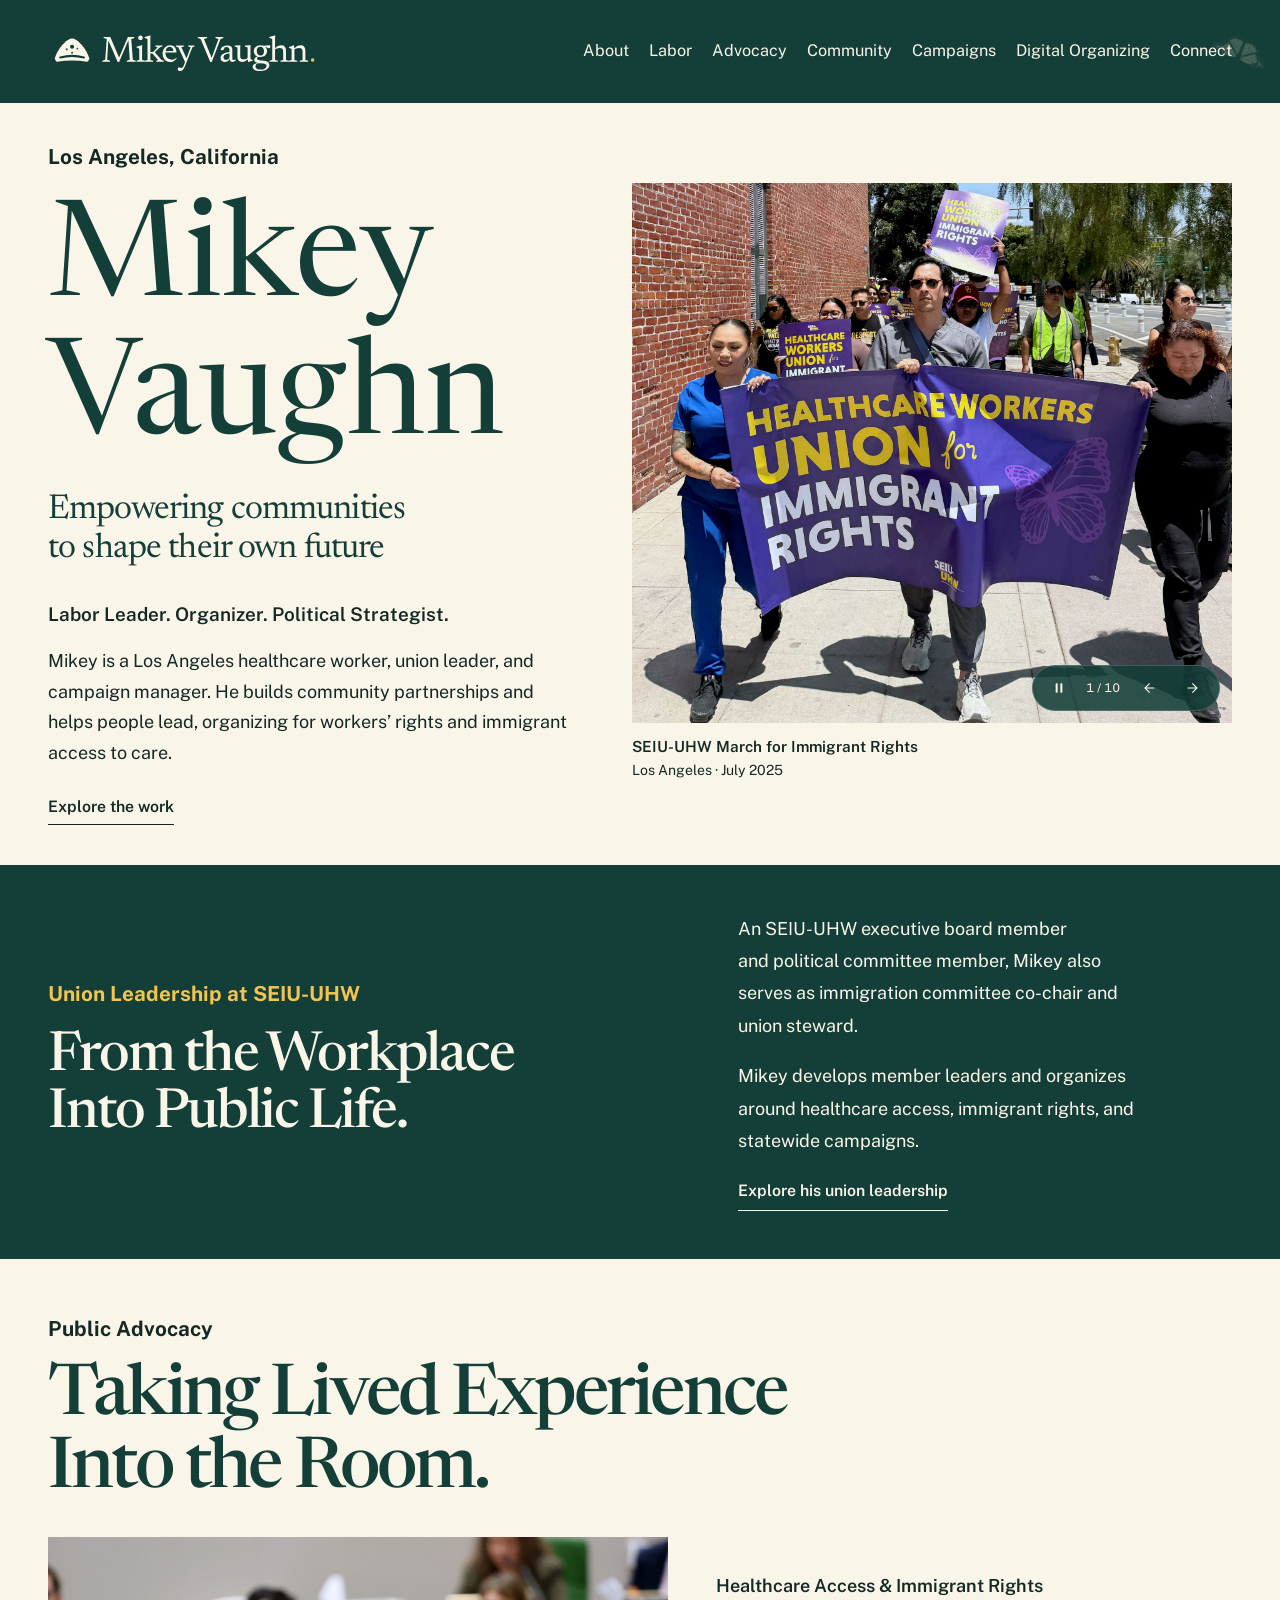
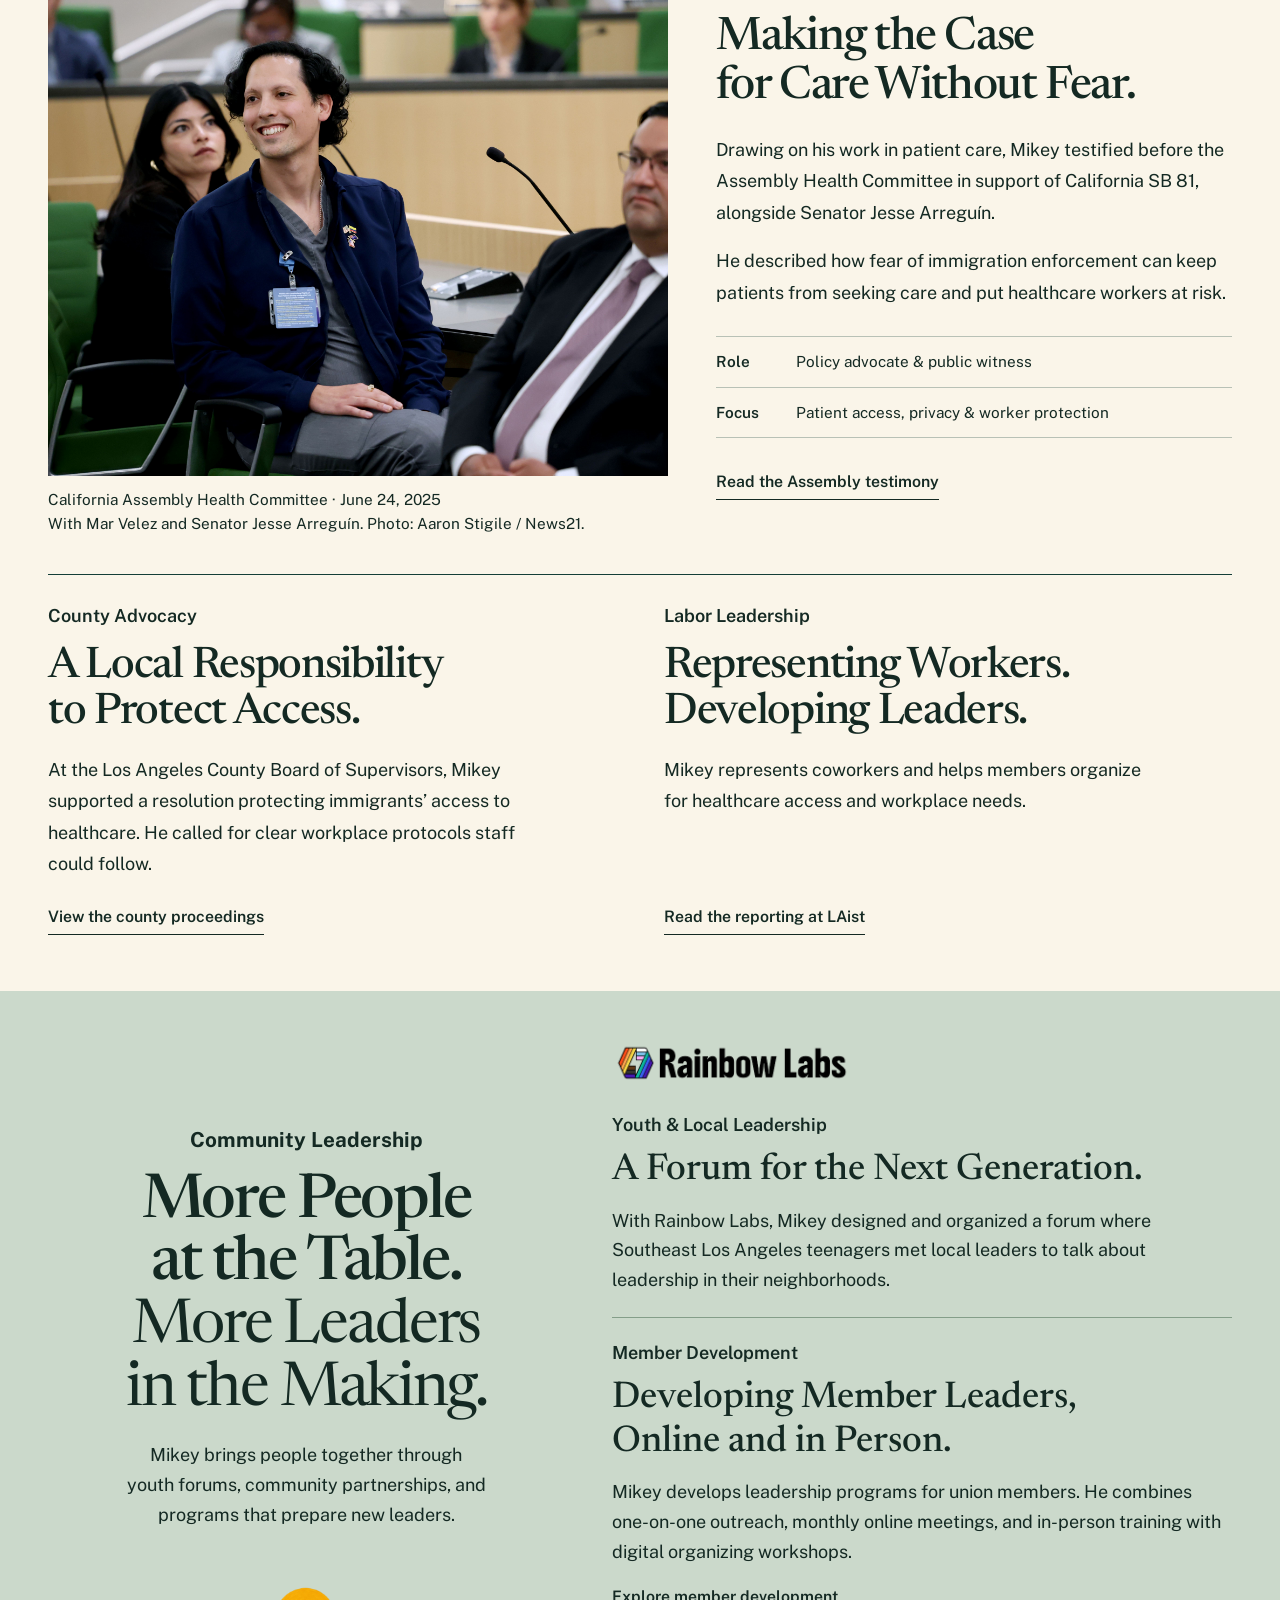
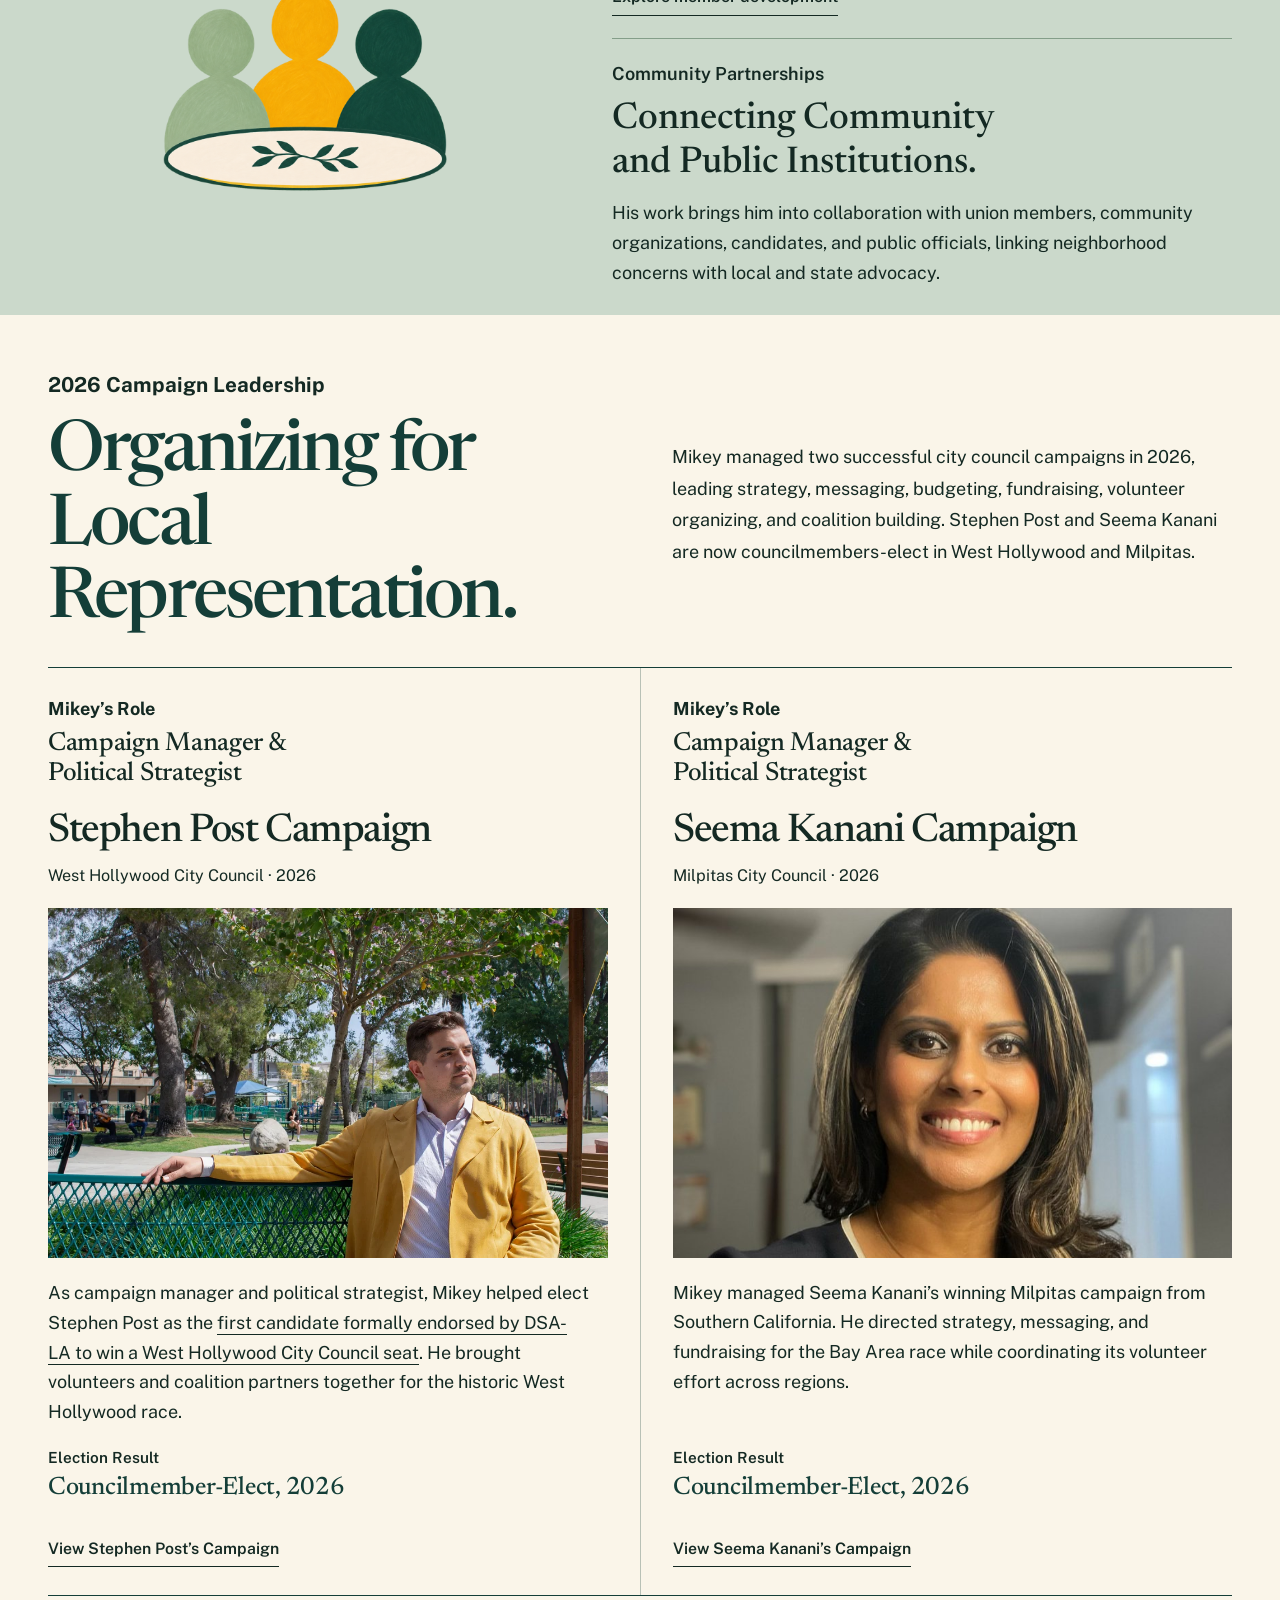
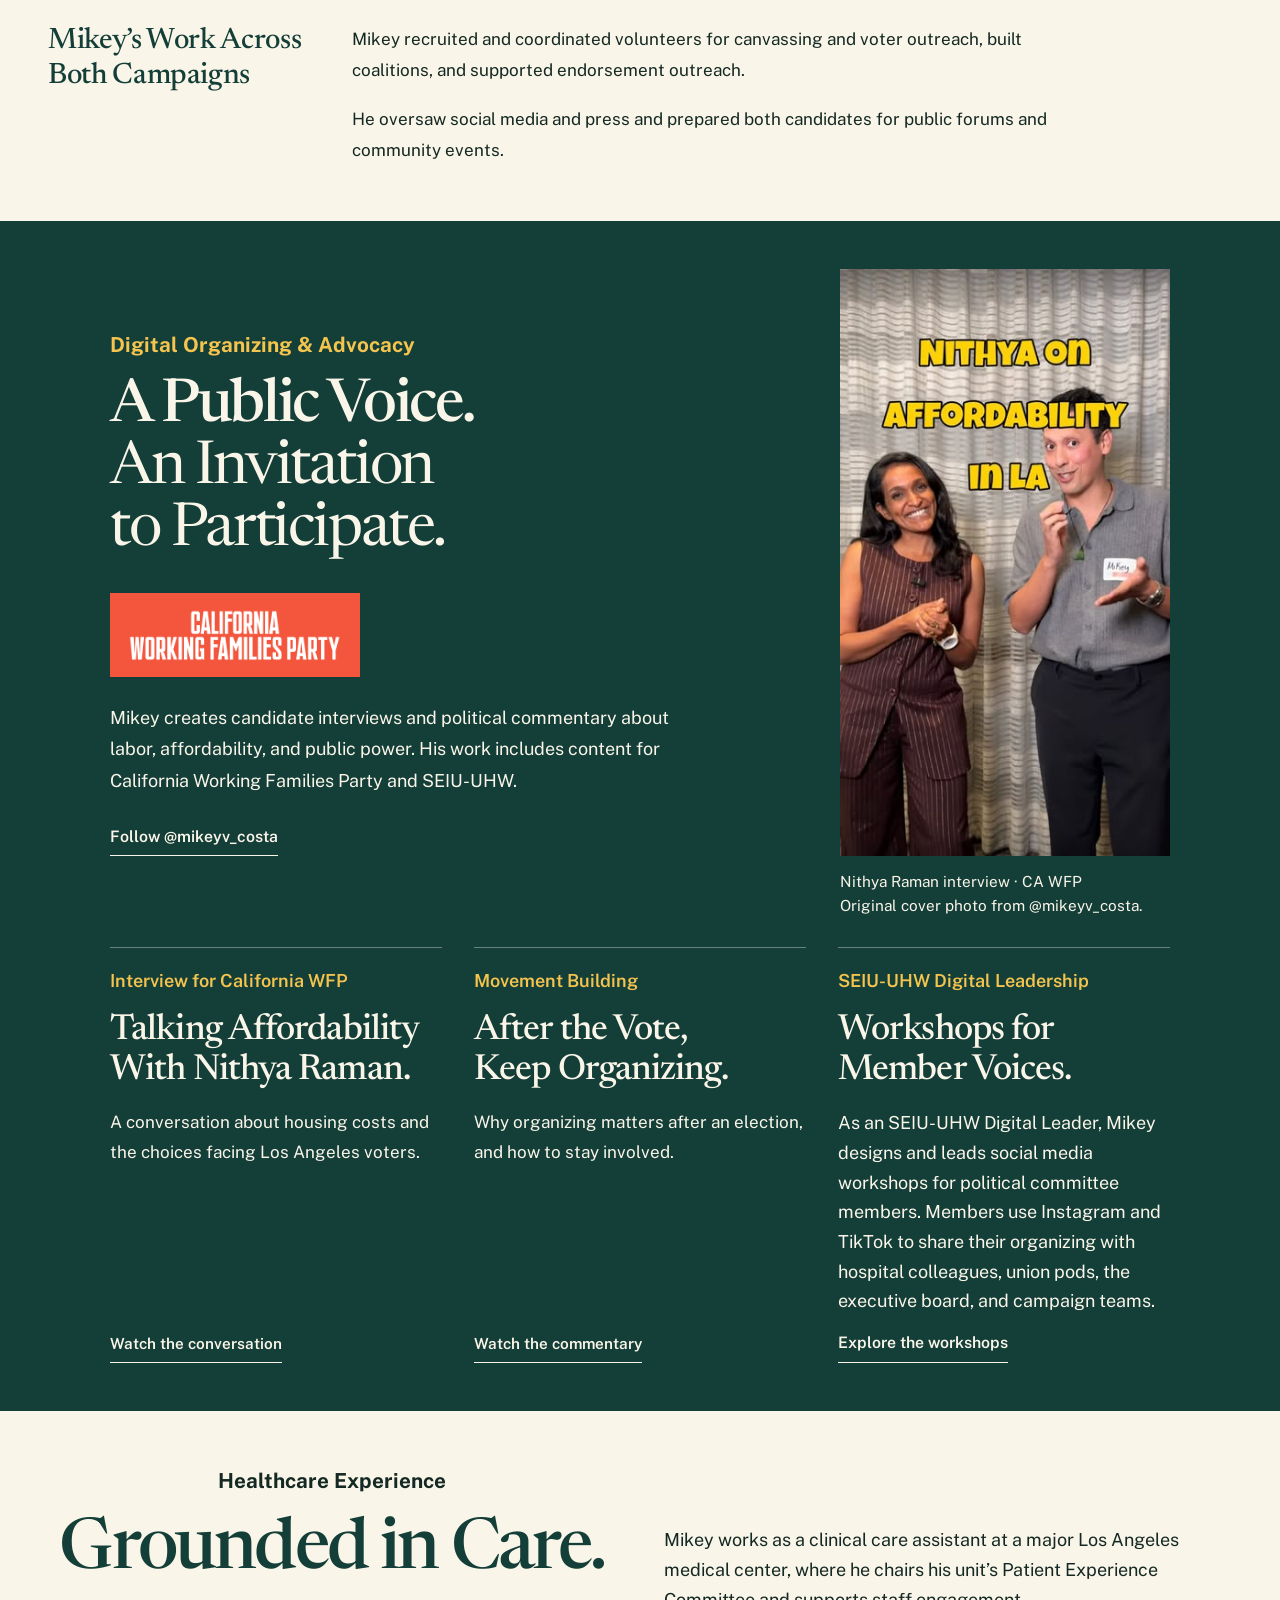
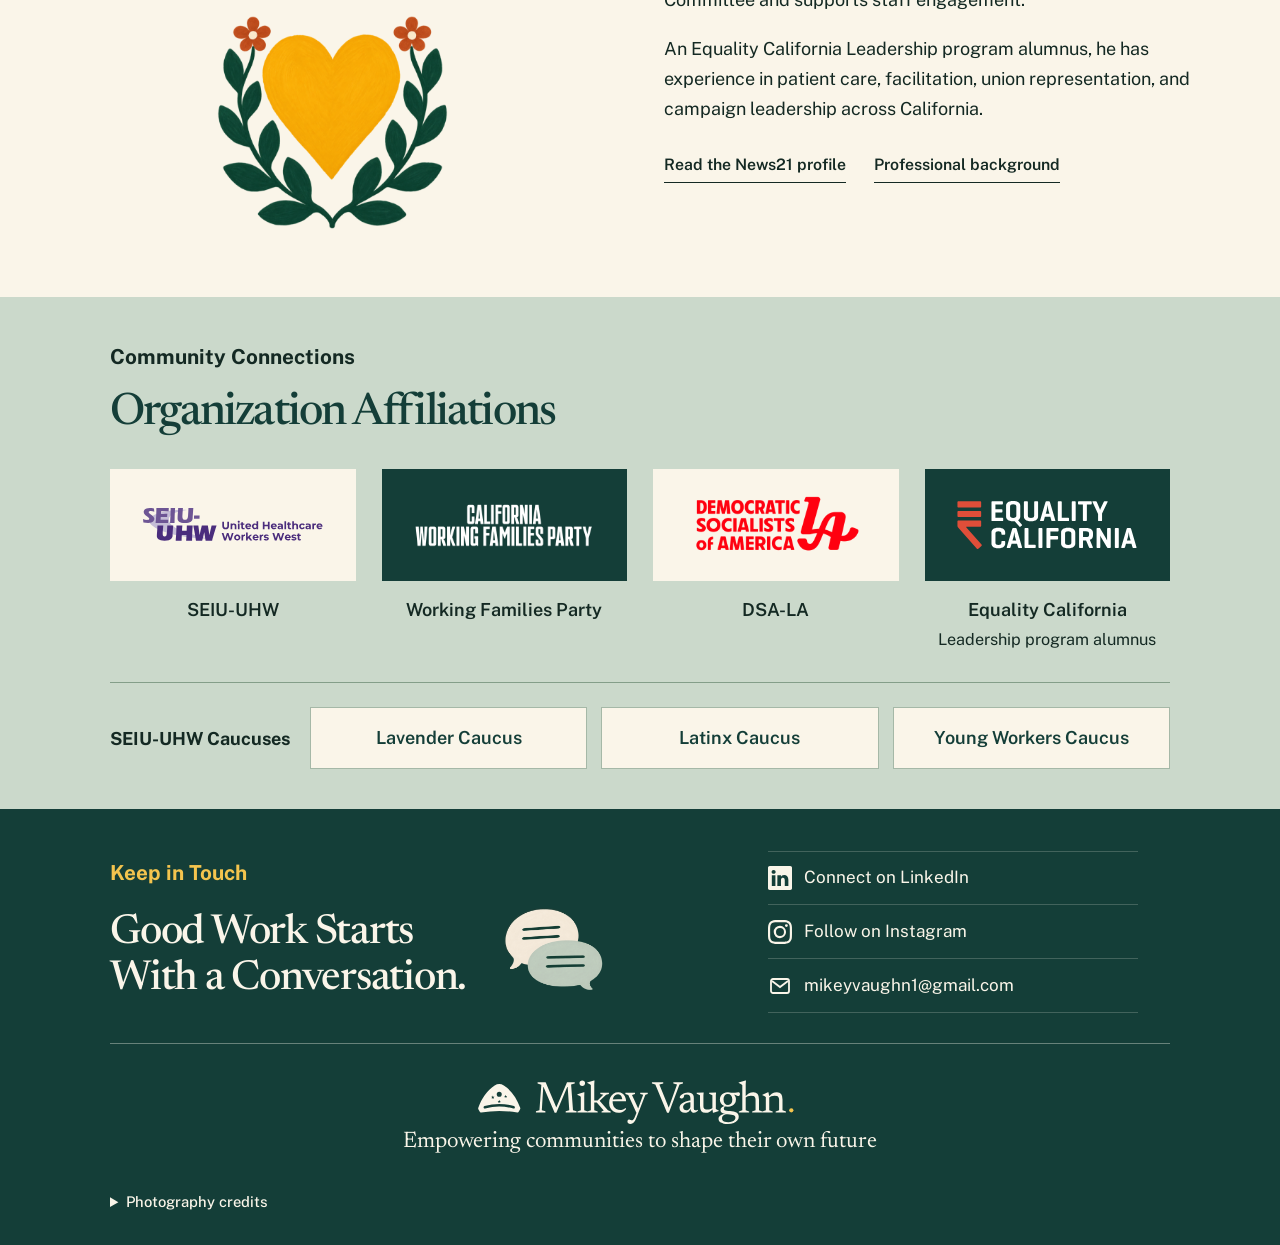
==== commit fbb841c7: "Reveal natural monarch colors on desktop pointer hover and return to cream" ====
--- a/index.html
+++ b/index.html
@@ -12,7 +12,7 @@
   <link rel="stylesheet" href="styles.css?v=campaign-copy-20">
   <link rel="icon" href="favicon.svg?v=14" type="image/svg+xml">
   <link rel="stylesheet" href="hero-carousel.css?v=full-frame-12">
-  <link rel="stylesheet" href="butterfly.css?v=15">
+  <link rel="stylesheet" href="butterfly.css?v=16">
   <link rel="canonical" href="https://mikeyvaughn.github.io/">
   <meta property="og:type" content="website">
   <meta property="og:site_name" content="Mikey Vaughn">
@@ -237,6 +237,6 @@
 <g class="wing-right"><g class="hindwing"><use href="#monarch-art" clip-path="url(#right-hind)"/></g><g class="forewing"><use href="#monarch-art" clip-path="url(#right-fore)"/></g></g>
 <use href="#monarch-art" clip-path="url(#monarch-center)"/>
 </svg></div></div>
-<script src="butterfly.js?v=22" defer></script>
+<script src="butterfly.js?v=23" defer></script>
 </body>
 </html>
--- a/butterfly.css
+++ b/butterfly.css
@@ -8,10 +8,10 @@
 body:has(.masthead.menu-open) .mfv-butterfly-surface{visibility:hidden}
 @media(prefers-reduced-motion:reduce){.mfv-butterfly{display:none}}
 
-.mfv-butterfly.is-visible{opacity:.34}
+.mfv-butterfly.is-visible{opacity:calc(.34 + .66 * var(--color-reveal,0))}
 
 .mfv-butterfly-surface{position:absolute;inset:0;z-index:1;pointer-events:none;overflow:hidden}
-.mfv-butterfly.on-header.is-visible{opacity:.22}
+.mfv-butterfly.on-header.is-visible{opacity:calc(.22 + .78 * var(--color-reveal,0))}
 
 
 /* Decorative layers scroll naturally with their own evergreen section. */
@@ -30,3 +30,9 @@
 .header-band nav{position:relative;z-index:2}
 
 @media(min-width:761px){.header-band .brand-logo{position:relative;z-index:2}}
+
+/* Desktop pointer proximity reveals the original drawing in monarch colors without intercepting links. */
+.mfv-butterfly .monarch-color{opacity:var(--color-reveal,0)}
+.mfv-butterfly .monarch-cream{opacity:calc(1 - var(--color-reveal,0))}
+
+.mfv-butterfly.is-color-active{transition:opacity .12s ease}
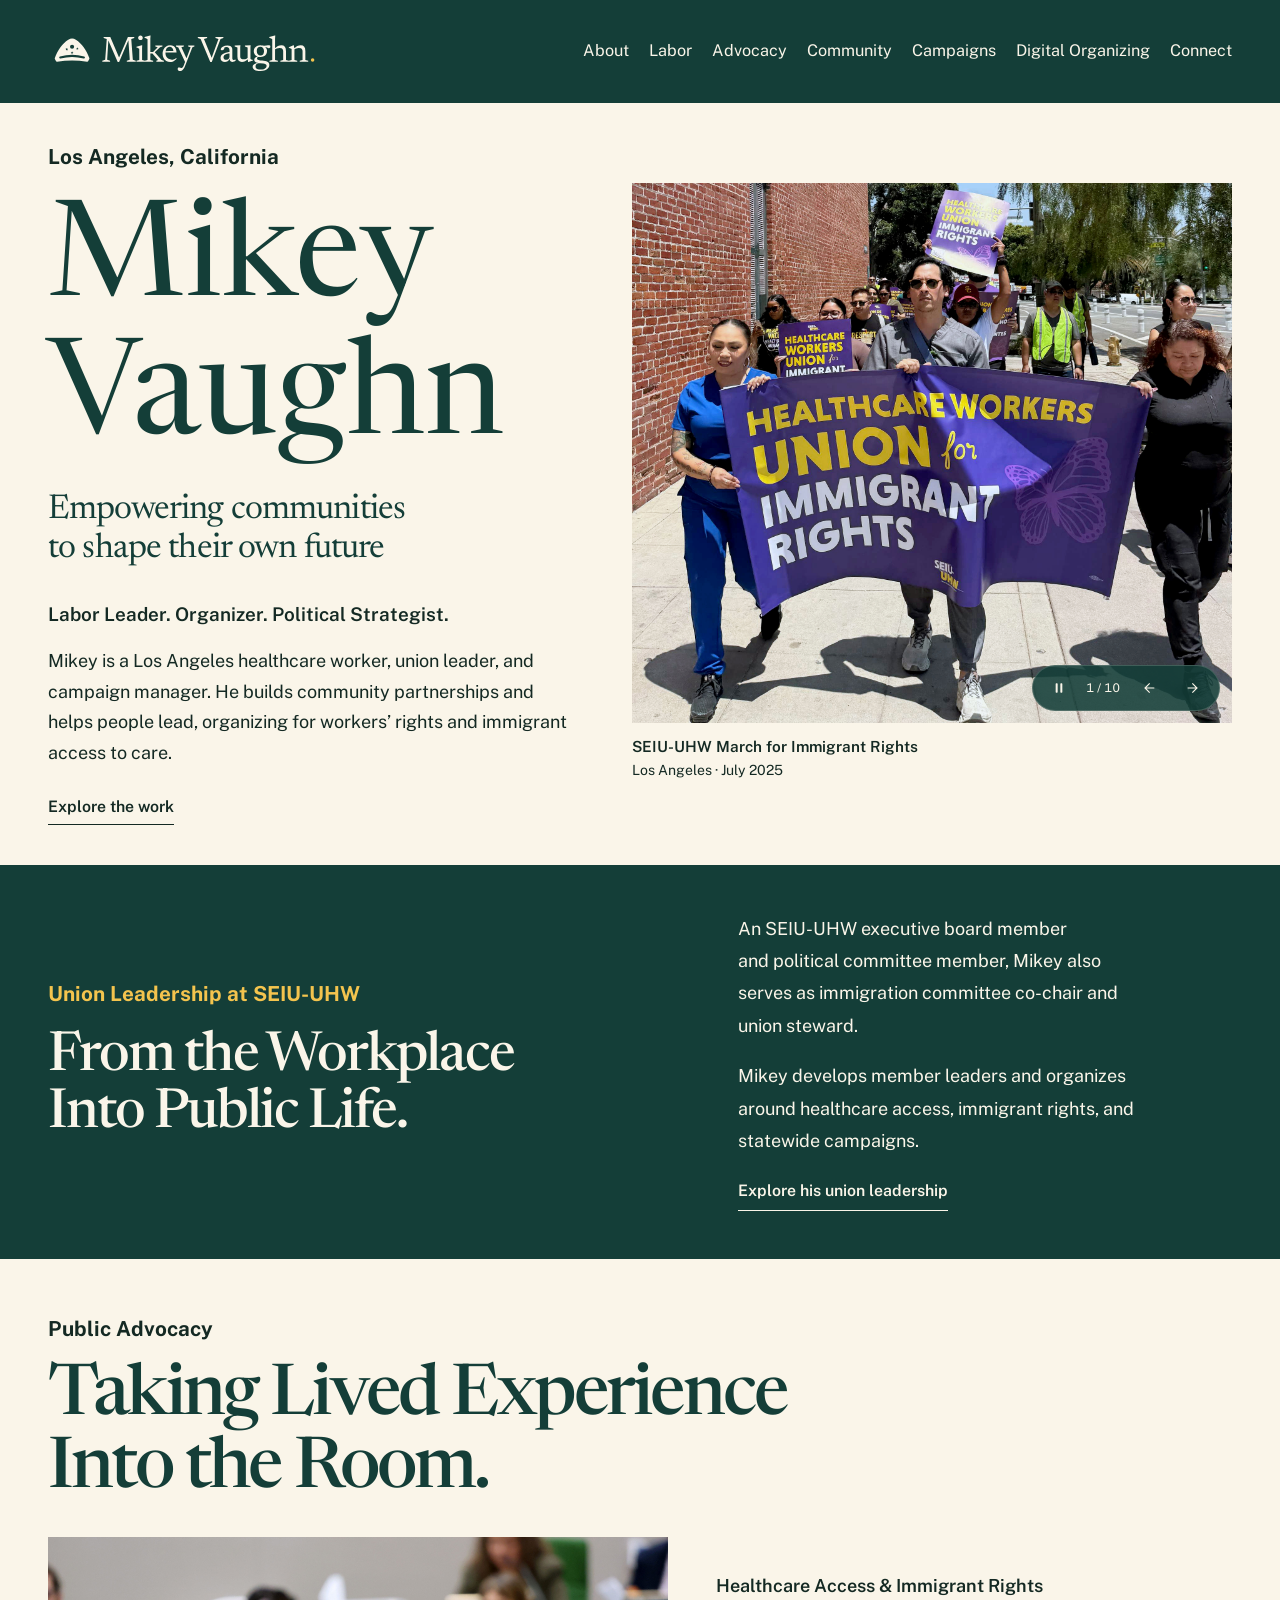
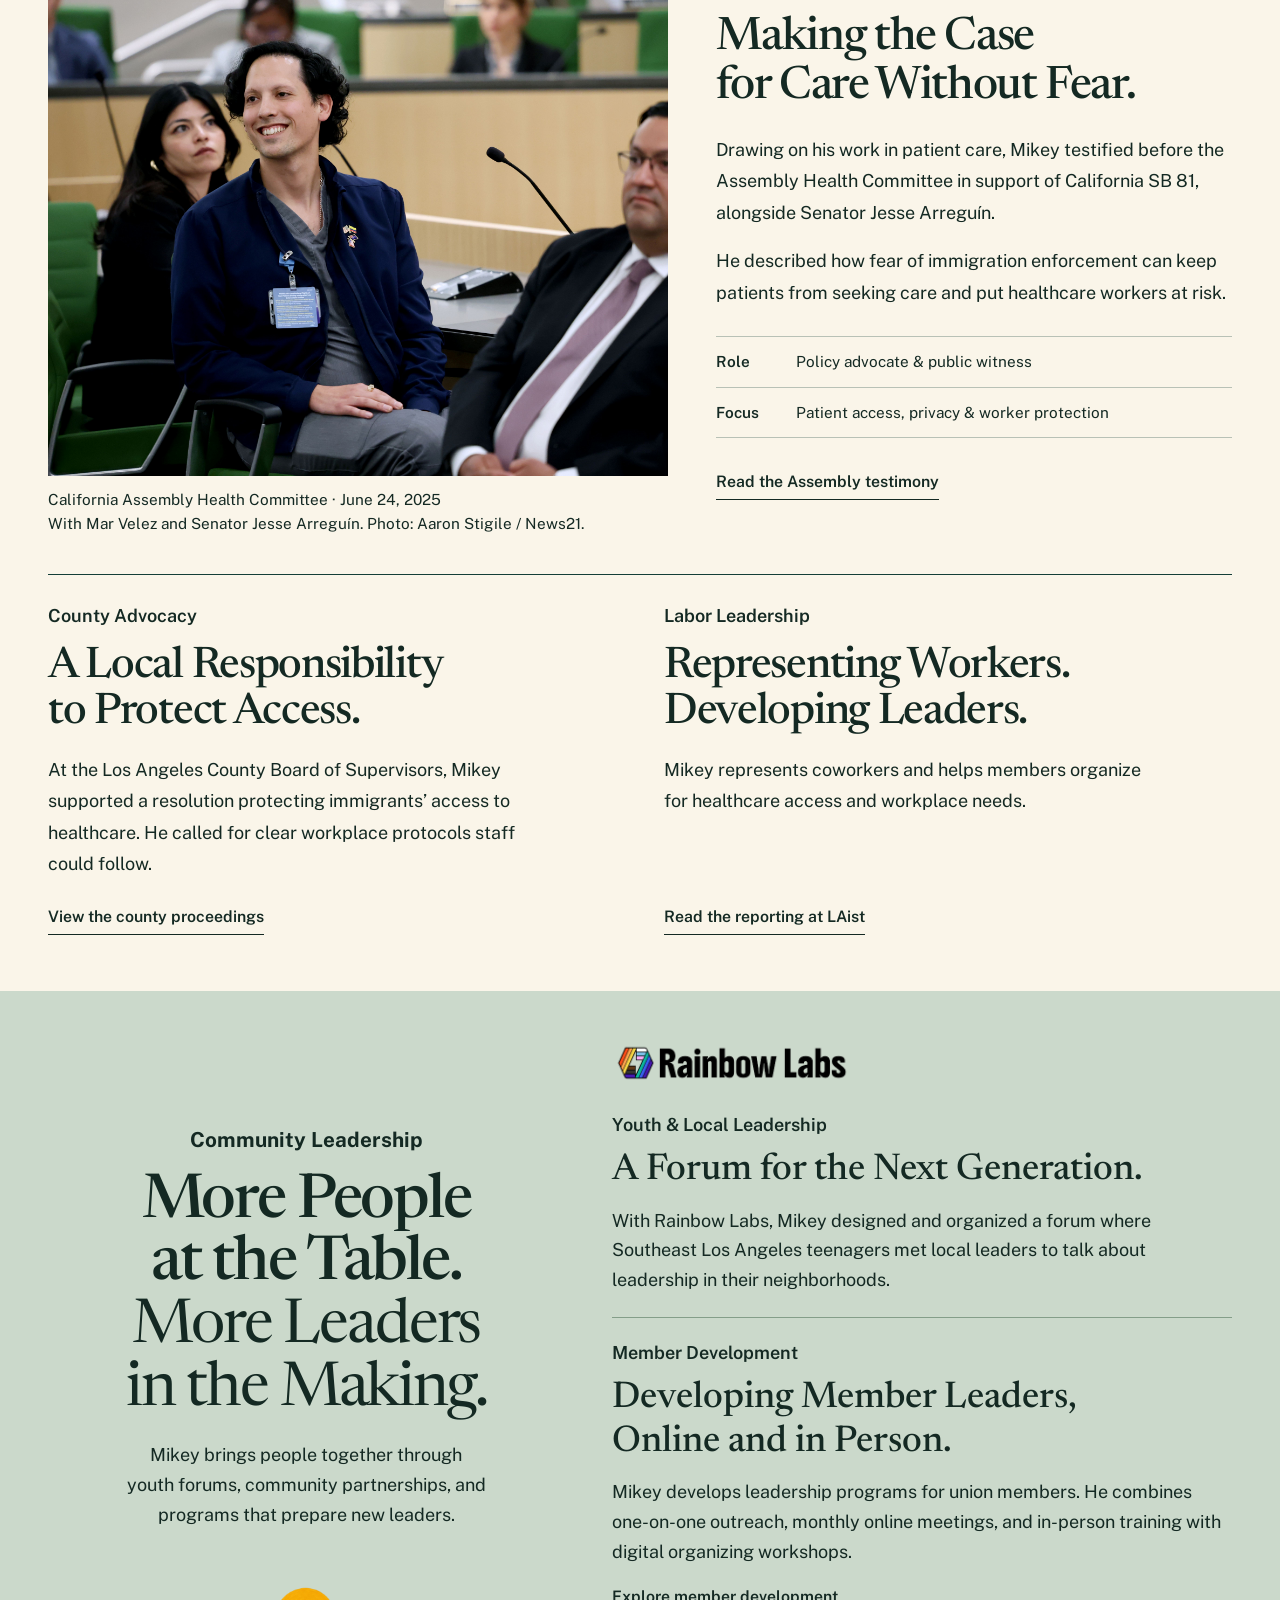
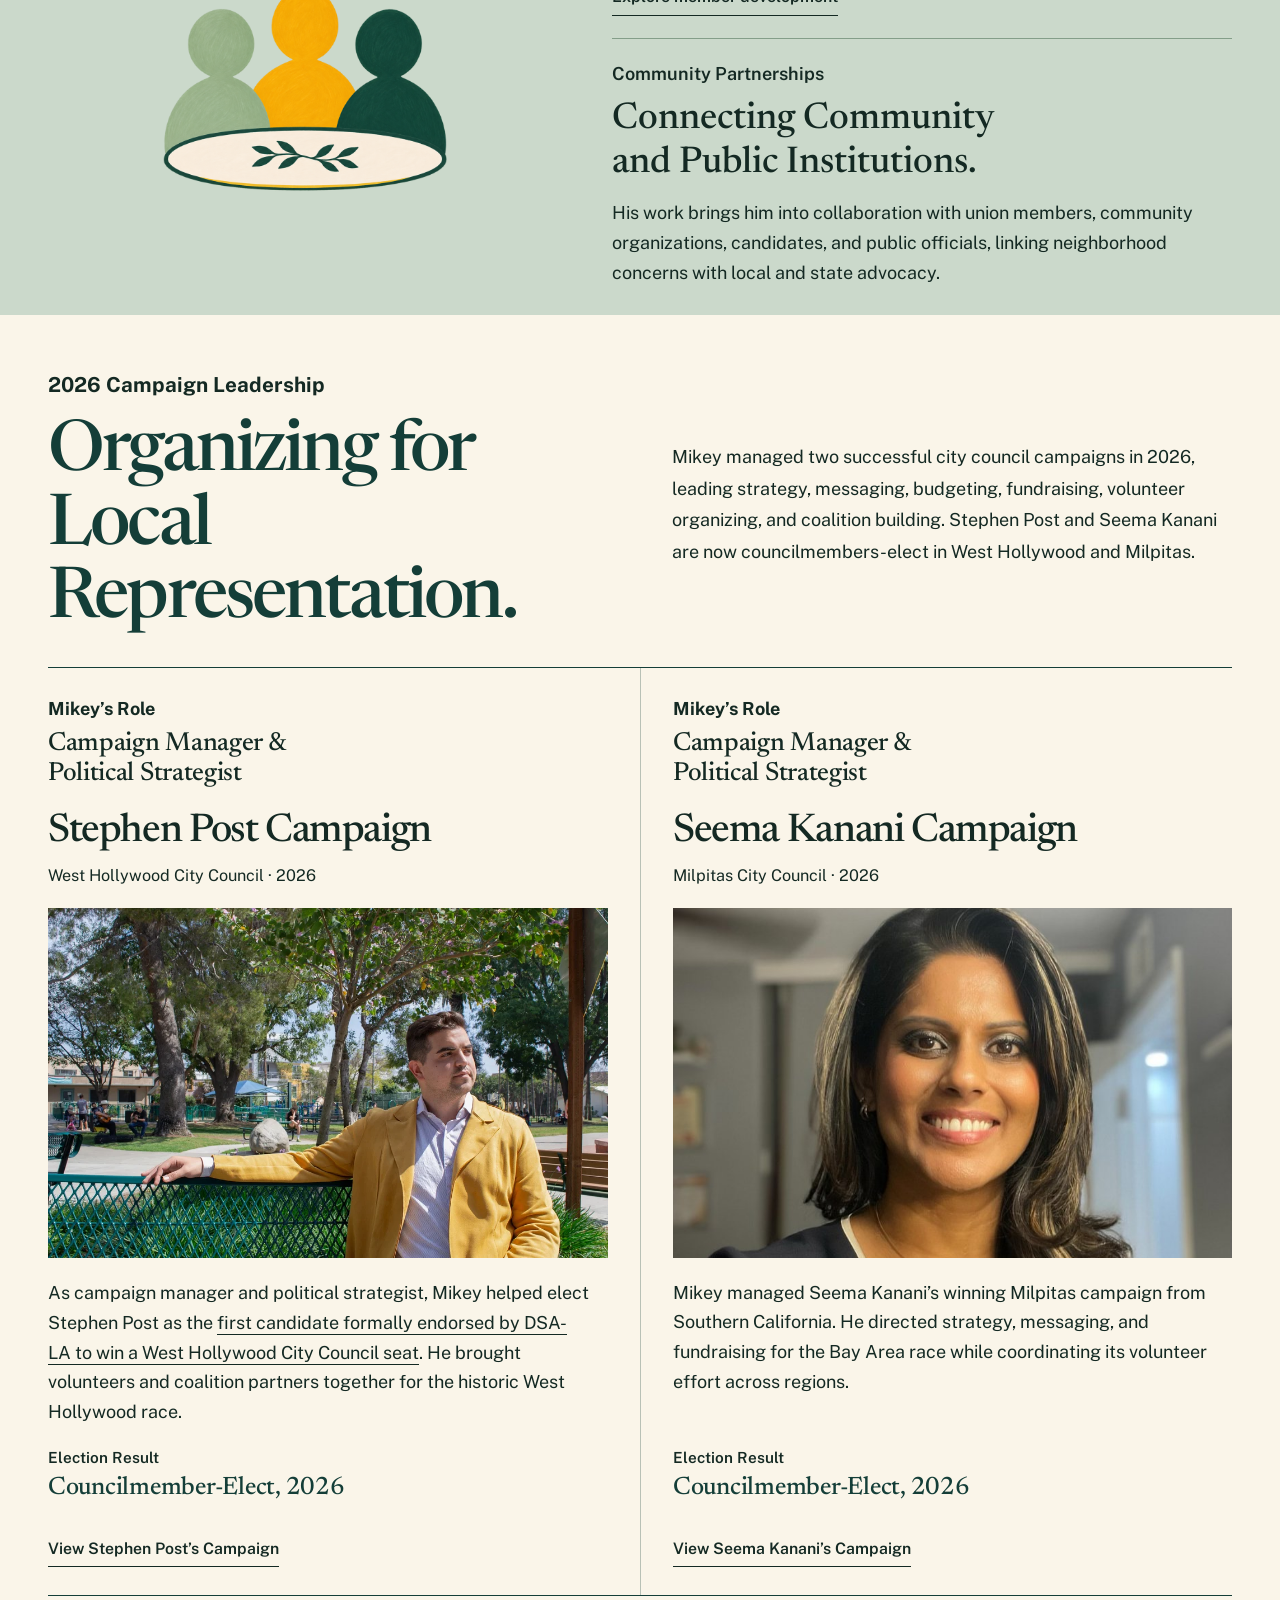
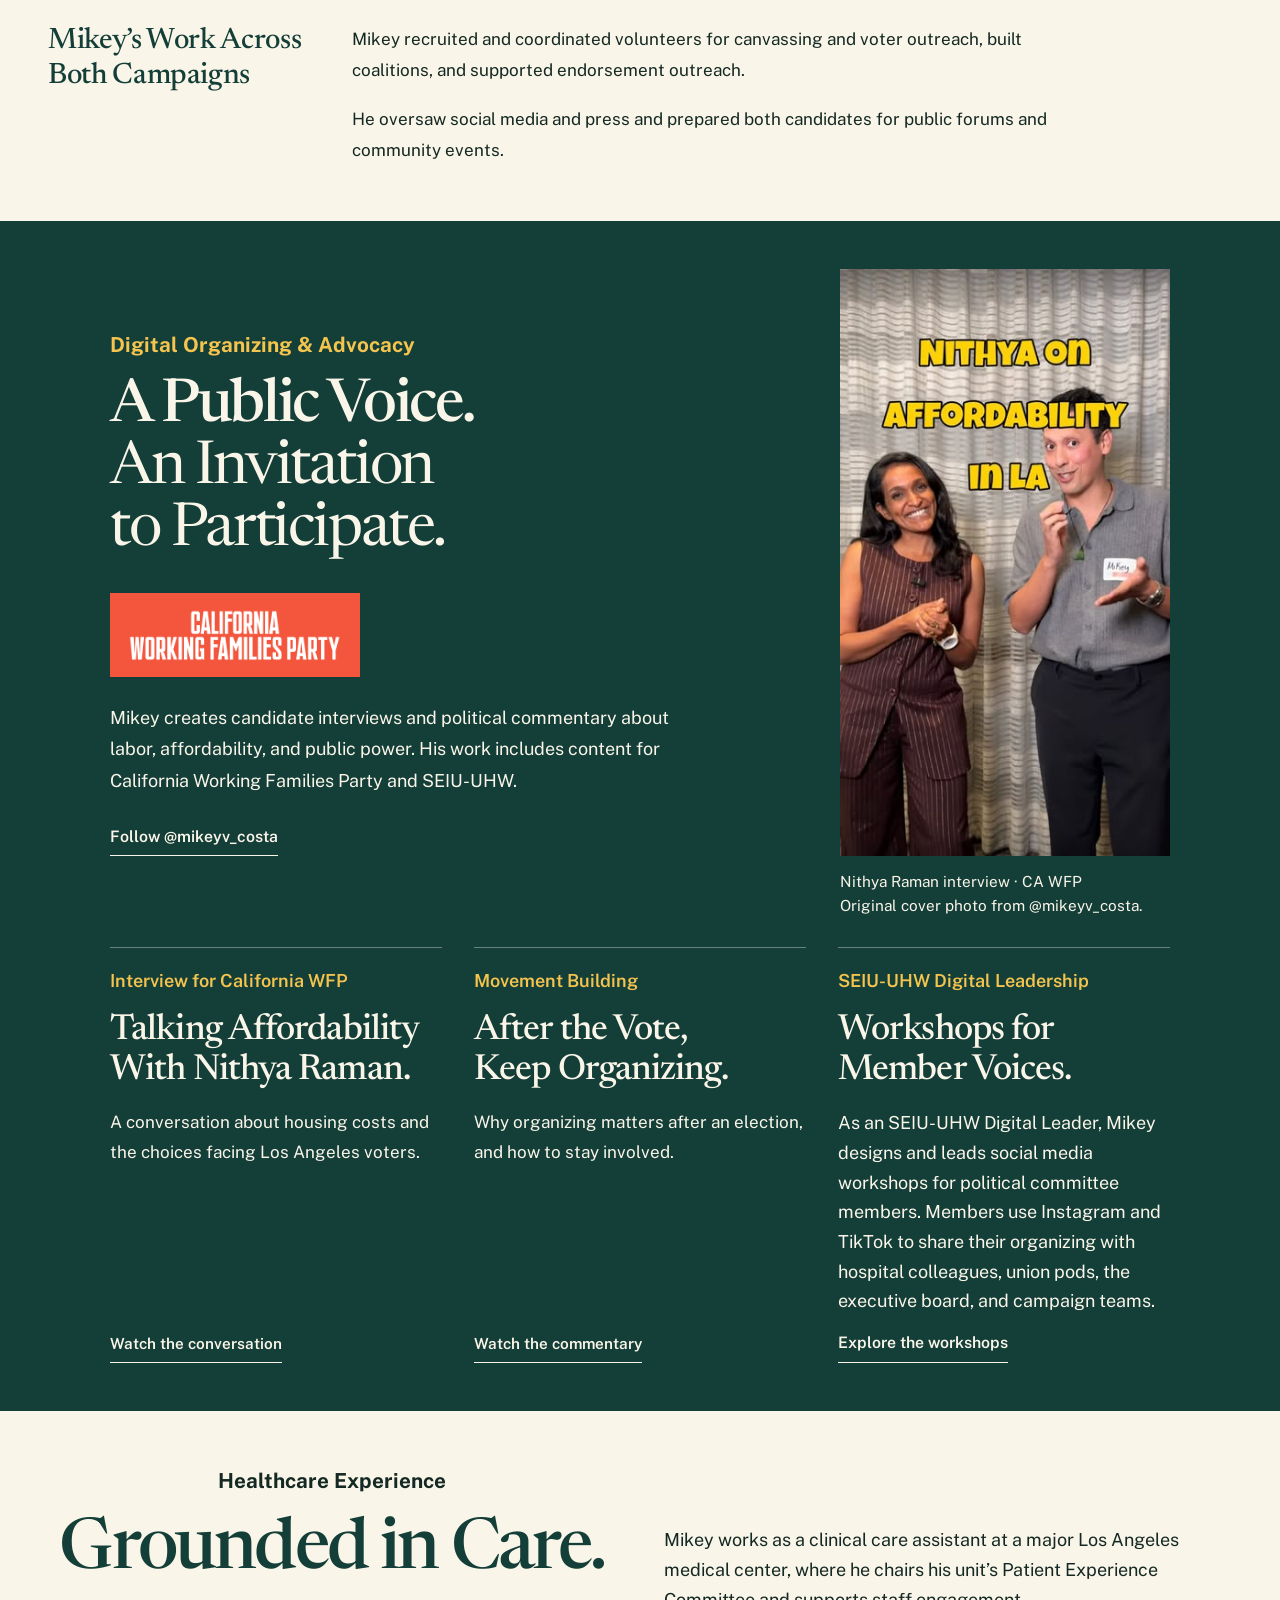
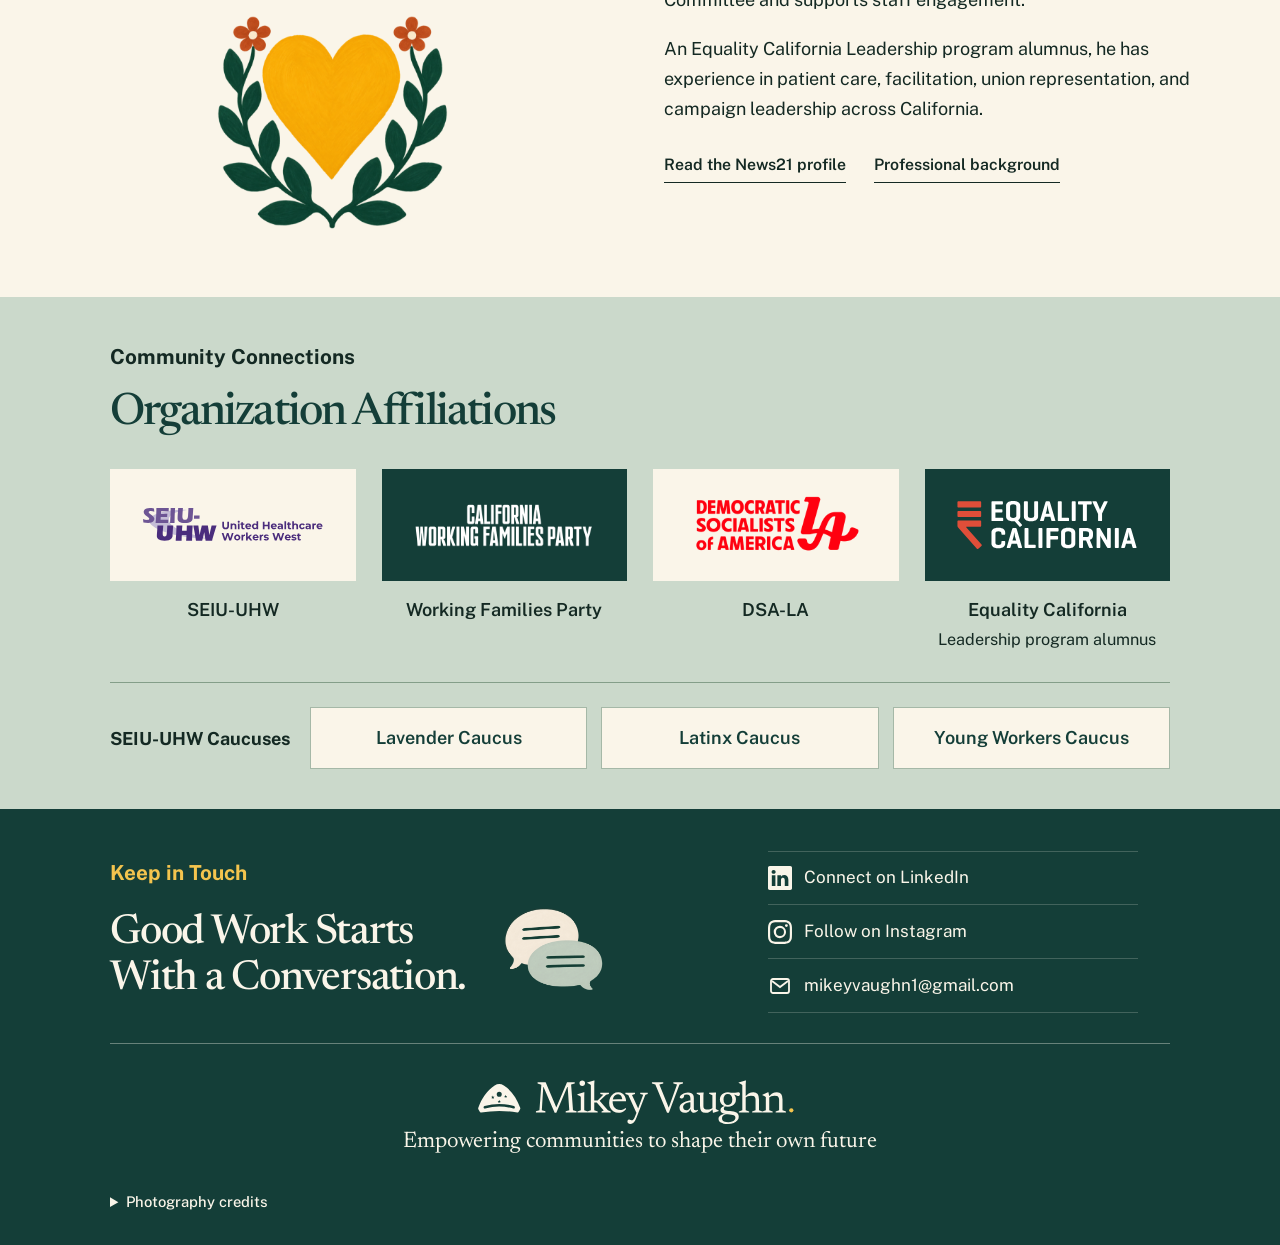
==== commit 23e1624c: "Restore cream monarch as the default and show color only while hovered" ====
--- a/index.html
+++ b/index.html
@@ -12,7 +12,7 @@
   <link rel="stylesheet" href="styles.css?v=campaign-copy-20">
   <link rel="icon" href="favicon.svg?v=14" type="image/svg+xml">
   <link rel="stylesheet" href="hero-carousel.css?v=full-frame-12">
-  <link rel="stylesheet" href="butterfly.css?v=16">
+  <link rel="stylesheet" href="butterfly.css?v=17">
   <link rel="canonical" href="https://mikeyvaughn.github.io/">
   <meta property="og:type" content="website">
   <meta property="og:site_name" content="Mikey Vaughn">
@@ -237,6 +237,6 @@
 <g class="wing-right"><g class="hindwing"><use href="#monarch-art" clip-path="url(#right-hind)"/></g><g class="forewing"><use href="#monarch-art" clip-path="url(#right-fore)"/></g></g>
 <use href="#monarch-art" clip-path="url(#monarch-center)"/>
 </svg></div></div>
-<script src="butterfly.js?v=23" defer></script>
+<script src="butterfly.js?v=24" defer></script>
 </body>
 </html>
--- a/butterfly.css
+++ b/butterfly.css
@@ -32,7 +32,5 @@
 @media(min-width:761px){.header-band .brand-logo{position:relative;z-index:2}}
 
 /* Desktop pointer proximity reveals the original drawing in monarch colors without intercepting links. */
-.mfv-butterfly .monarch-color{opacity:var(--color-reveal,0)}
-.mfv-butterfly .monarch-cream{opacity:calc(1 - var(--color-reveal,0))}
 
 .mfv-butterfly.is-color-active{transition:opacity .12s ease}
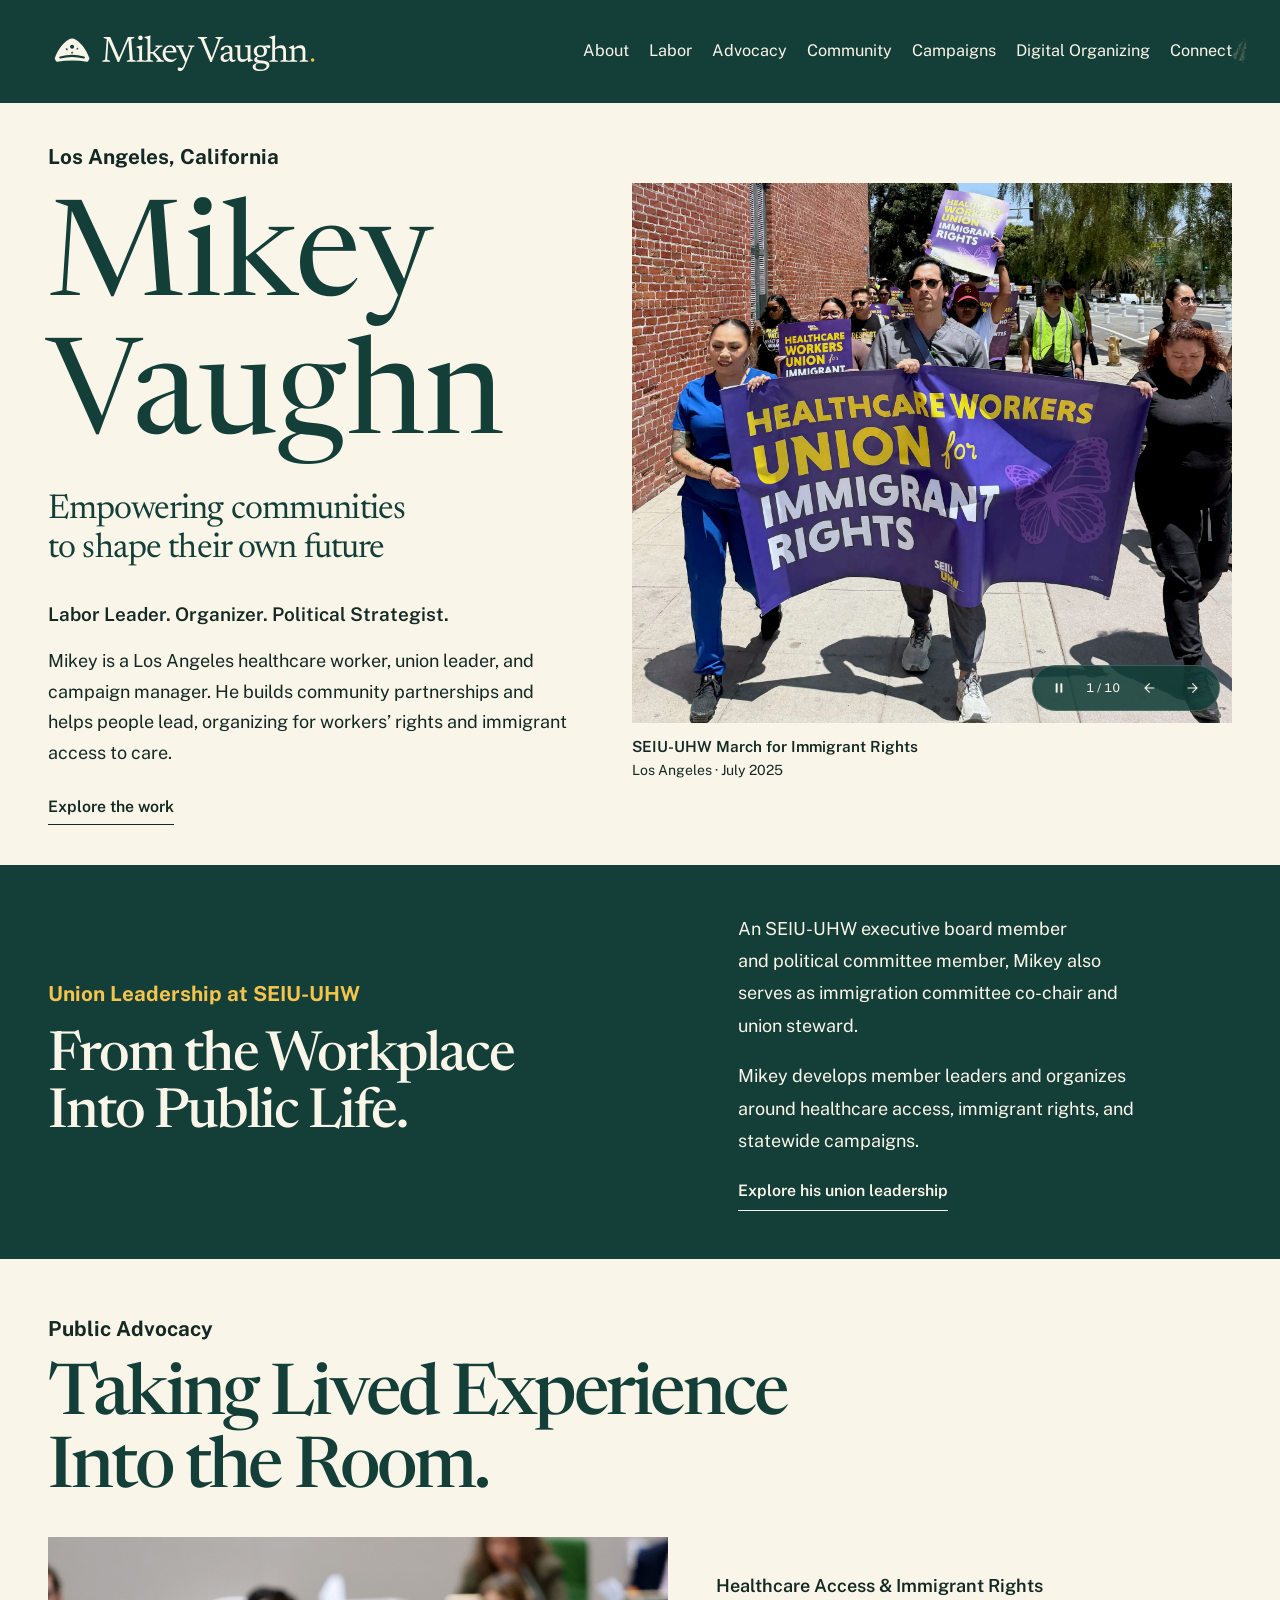
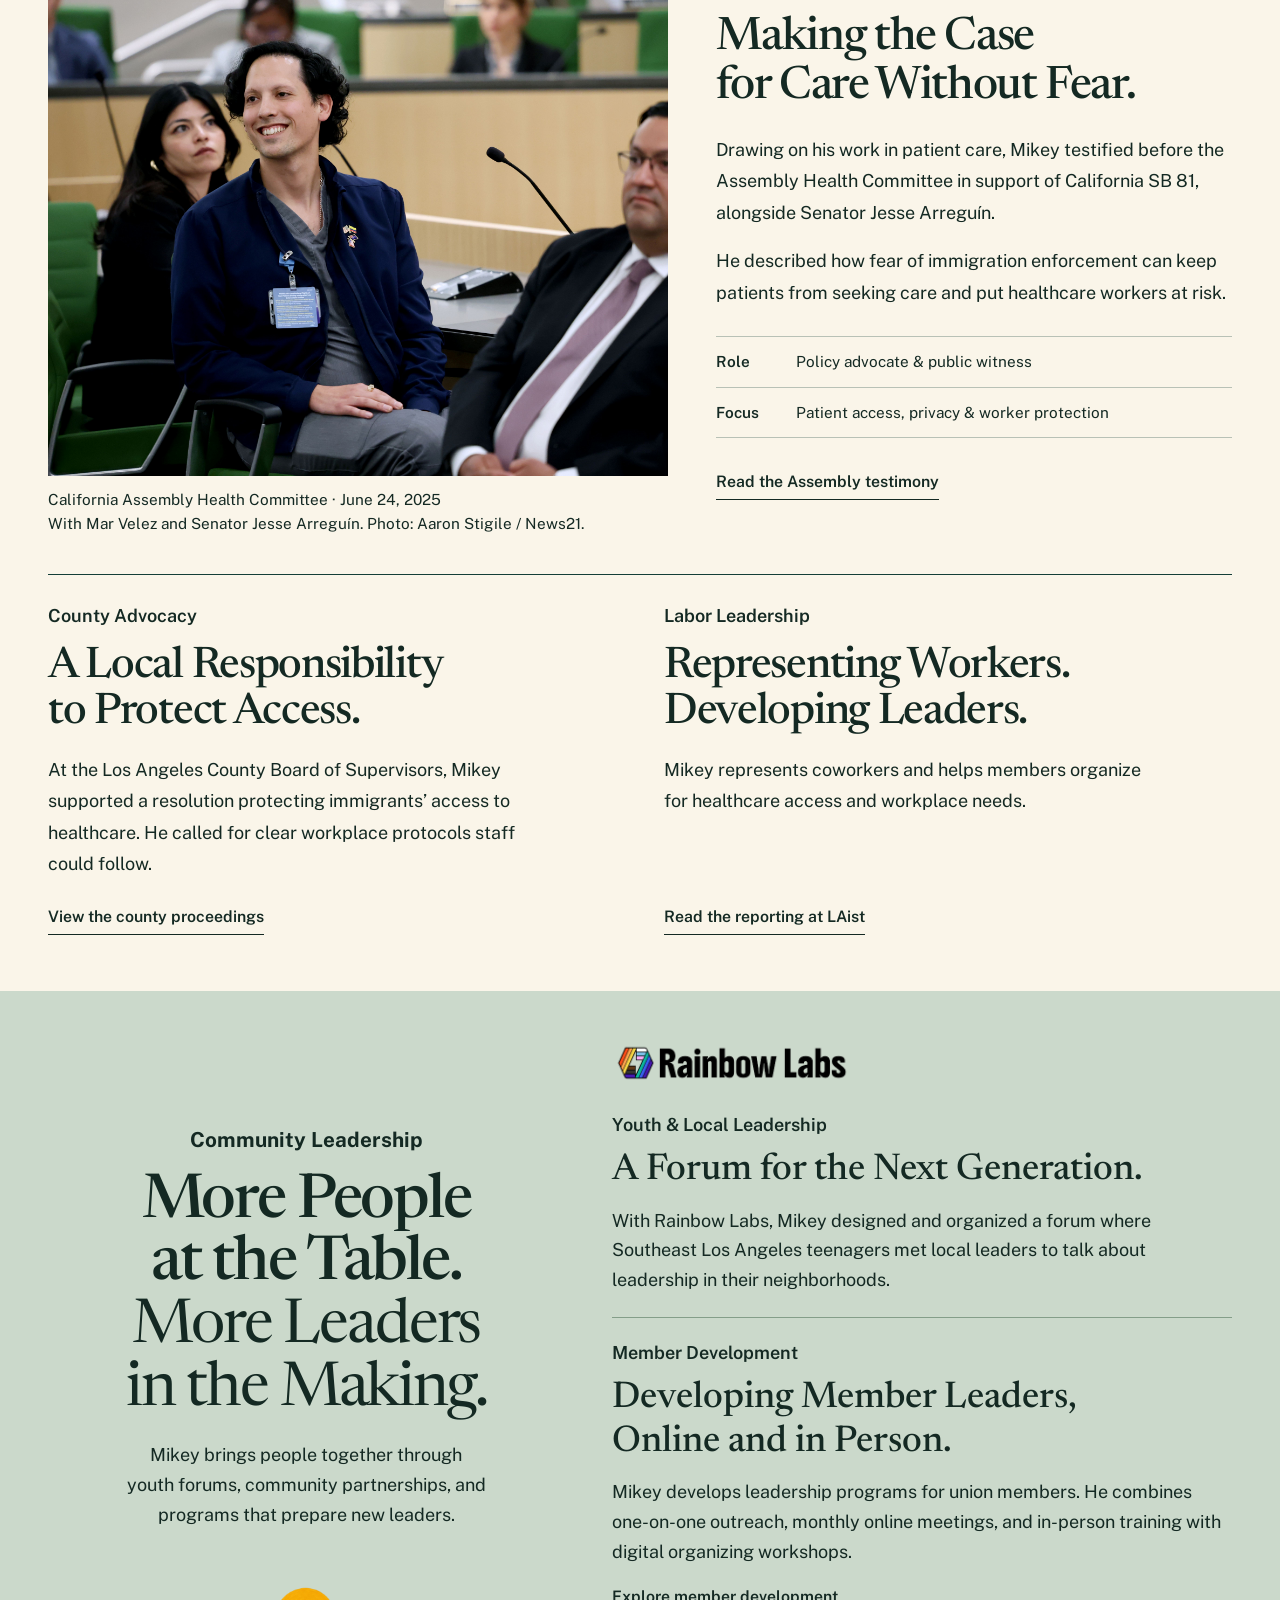
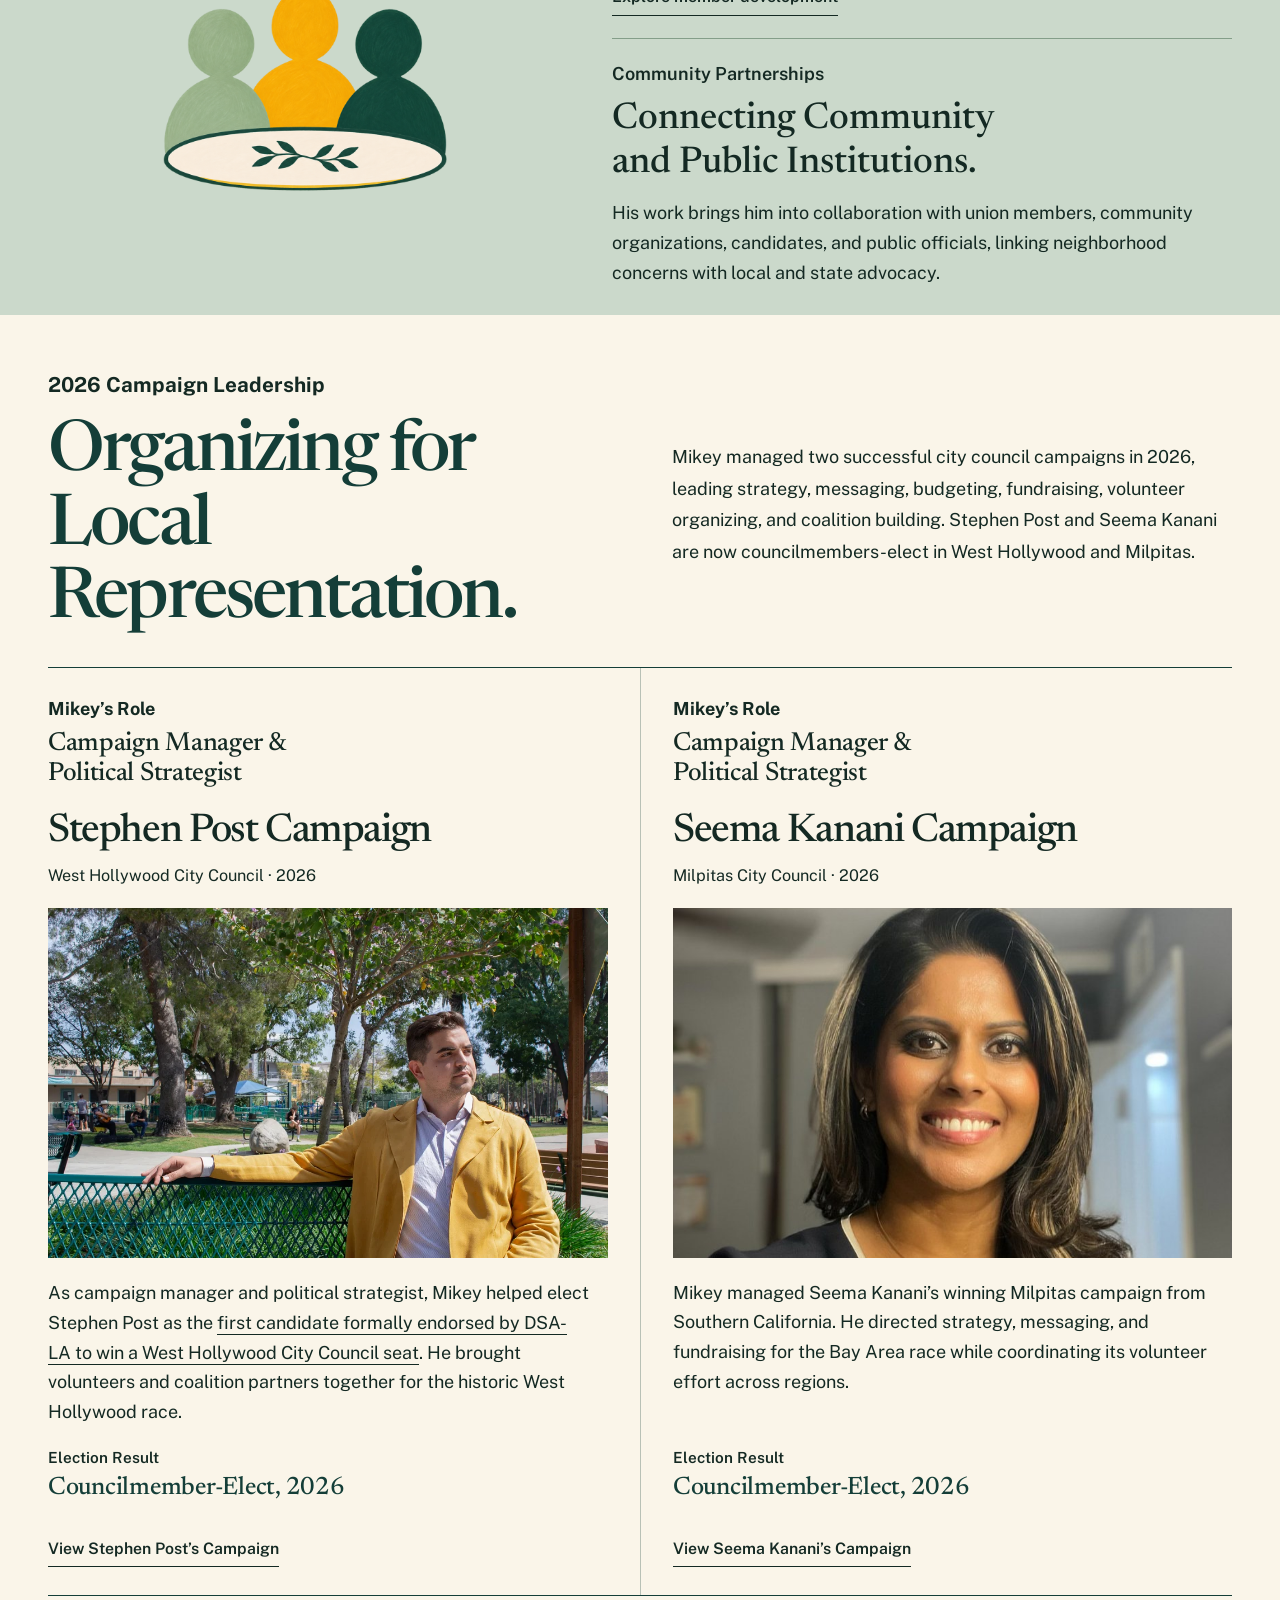
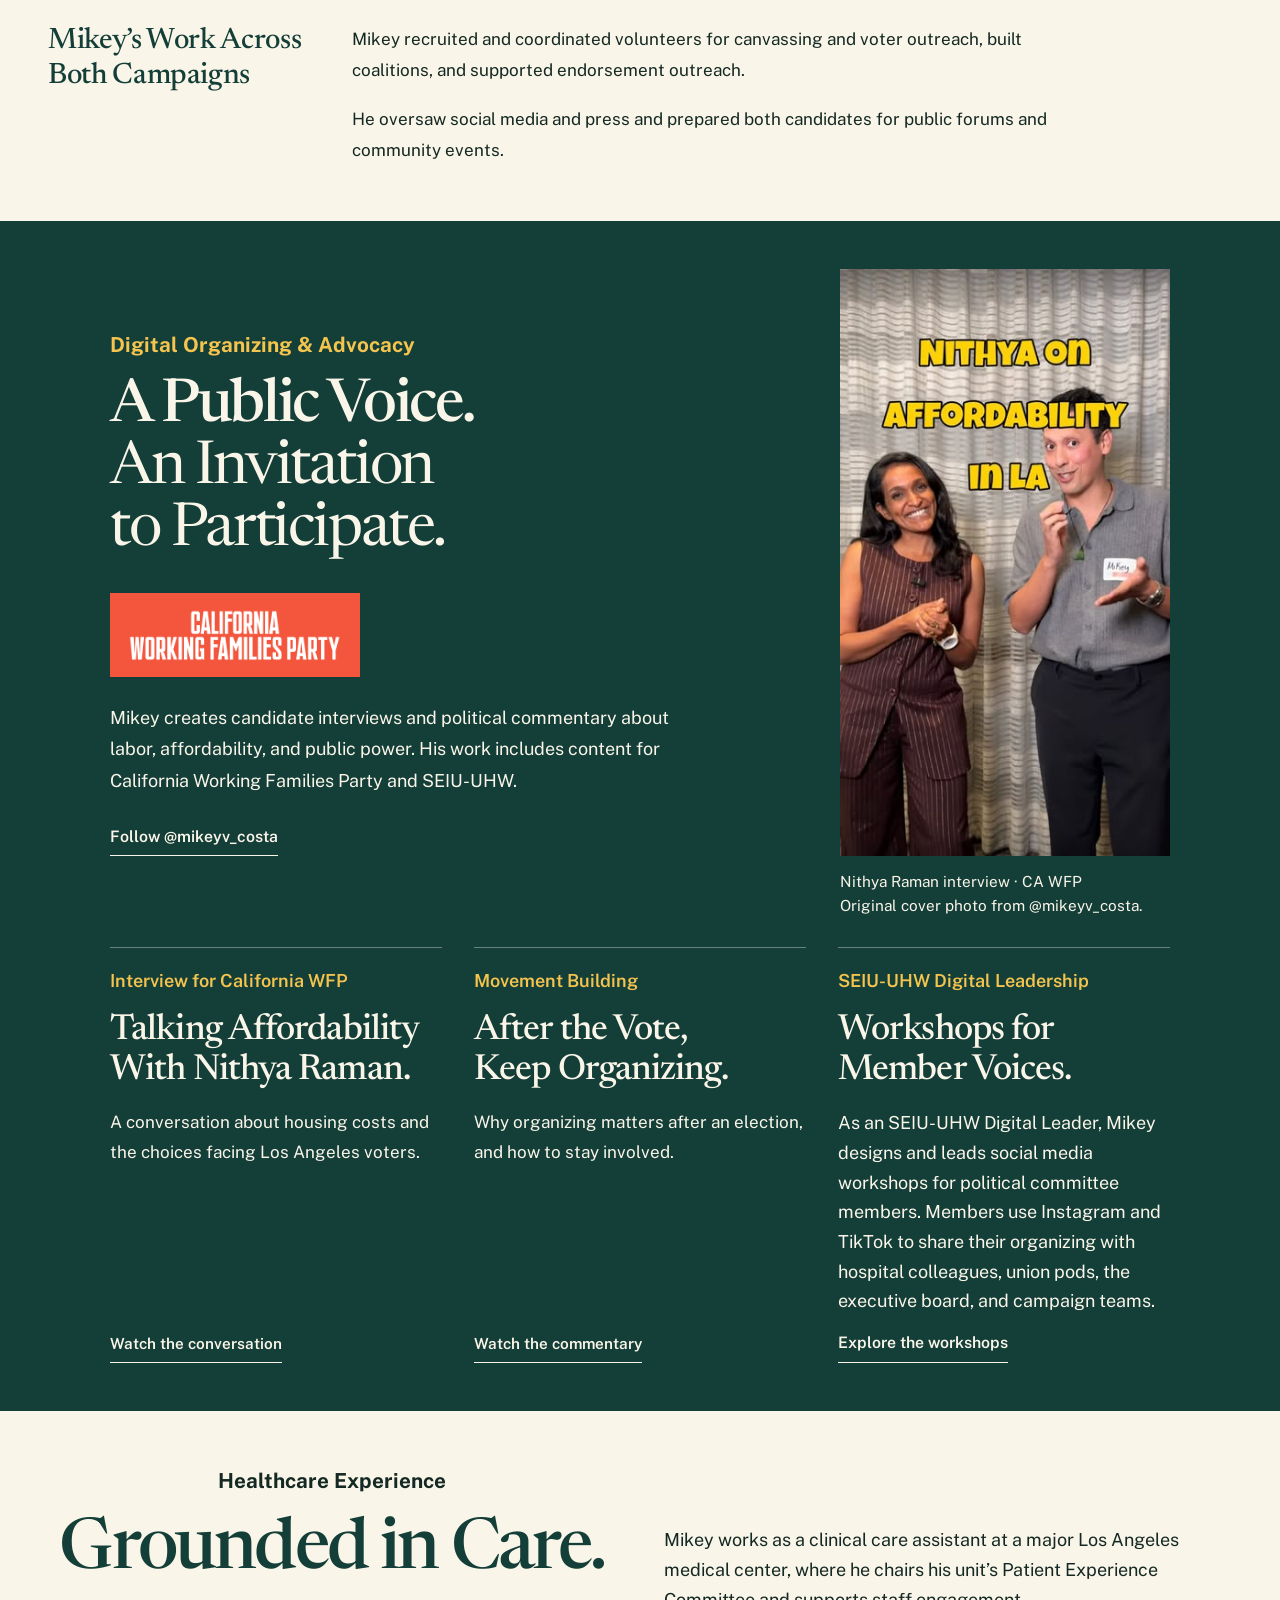
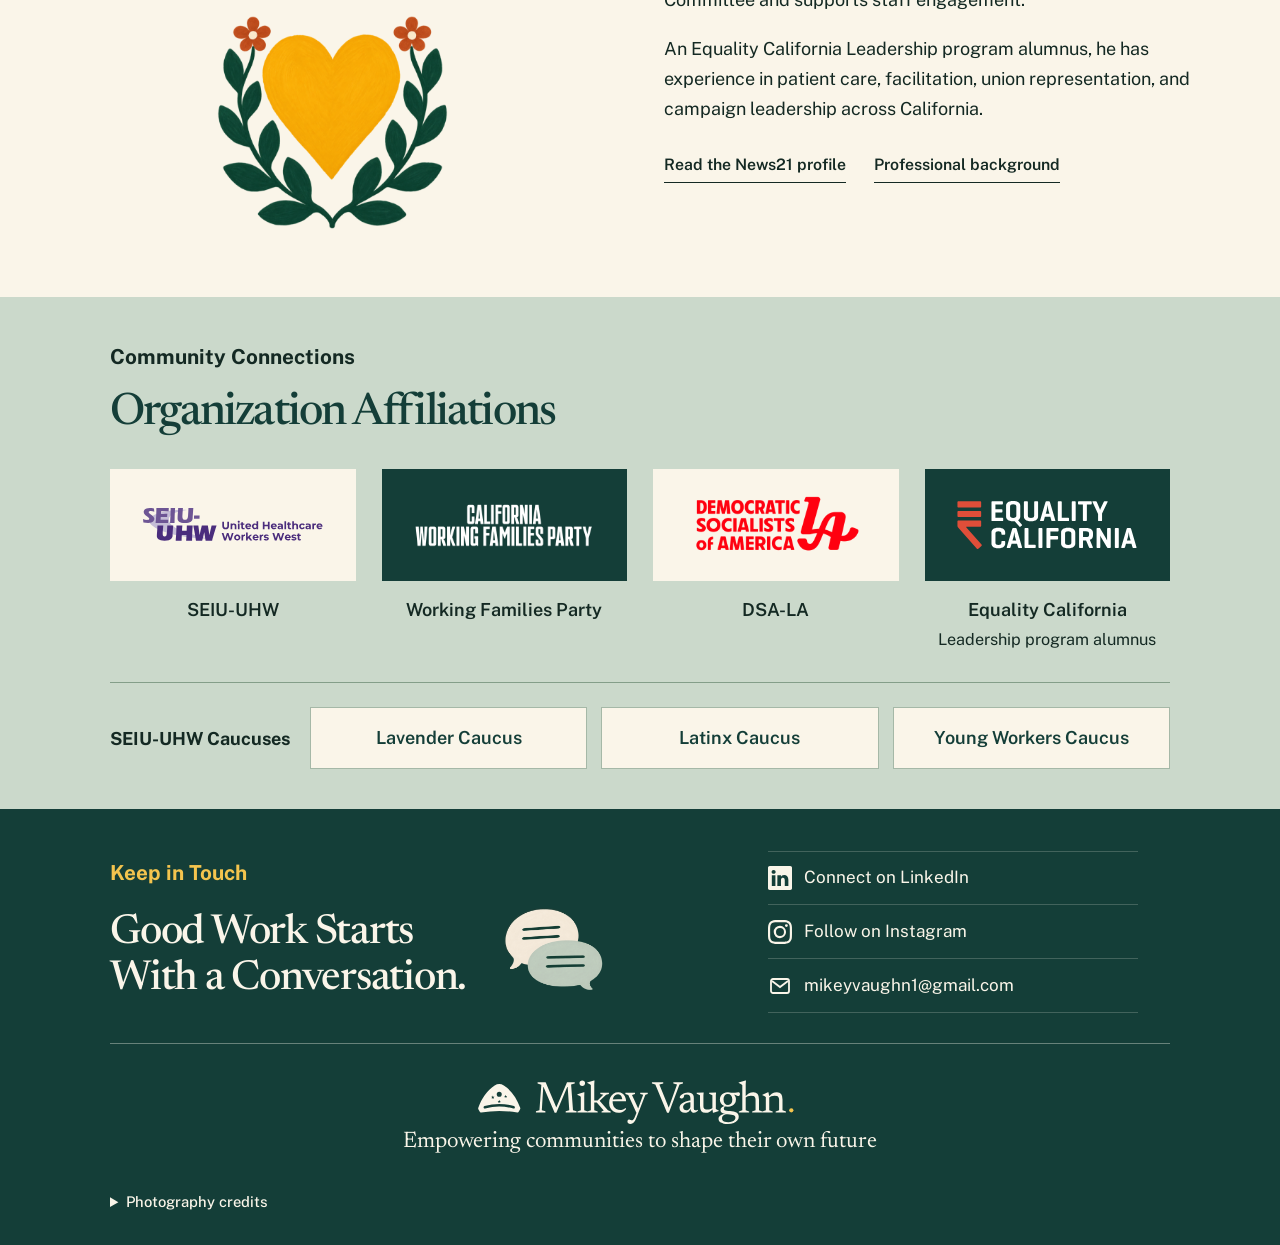
==== commit f77dcd7e: "Use the matte textured hover monarch while preserving the cream default" ====
--- a/index.html
+++ b/index.html
@@ -237,6 +237,6 @@
 <g class="wing-right"><g class="hindwing"><use href="#monarch-art" clip-path="url(#right-hind)"/></g><g class="forewing"><use href="#monarch-art" clip-path="url(#right-fore)"/></g></g>
 <use href="#monarch-art" clip-path="url(#monarch-center)"/>
 </svg></div></div>
-<script src="butterfly.js?v=24" defer></script>
+<script src="butterfly.js?v=25" defer></script>
 </body>
 </html>
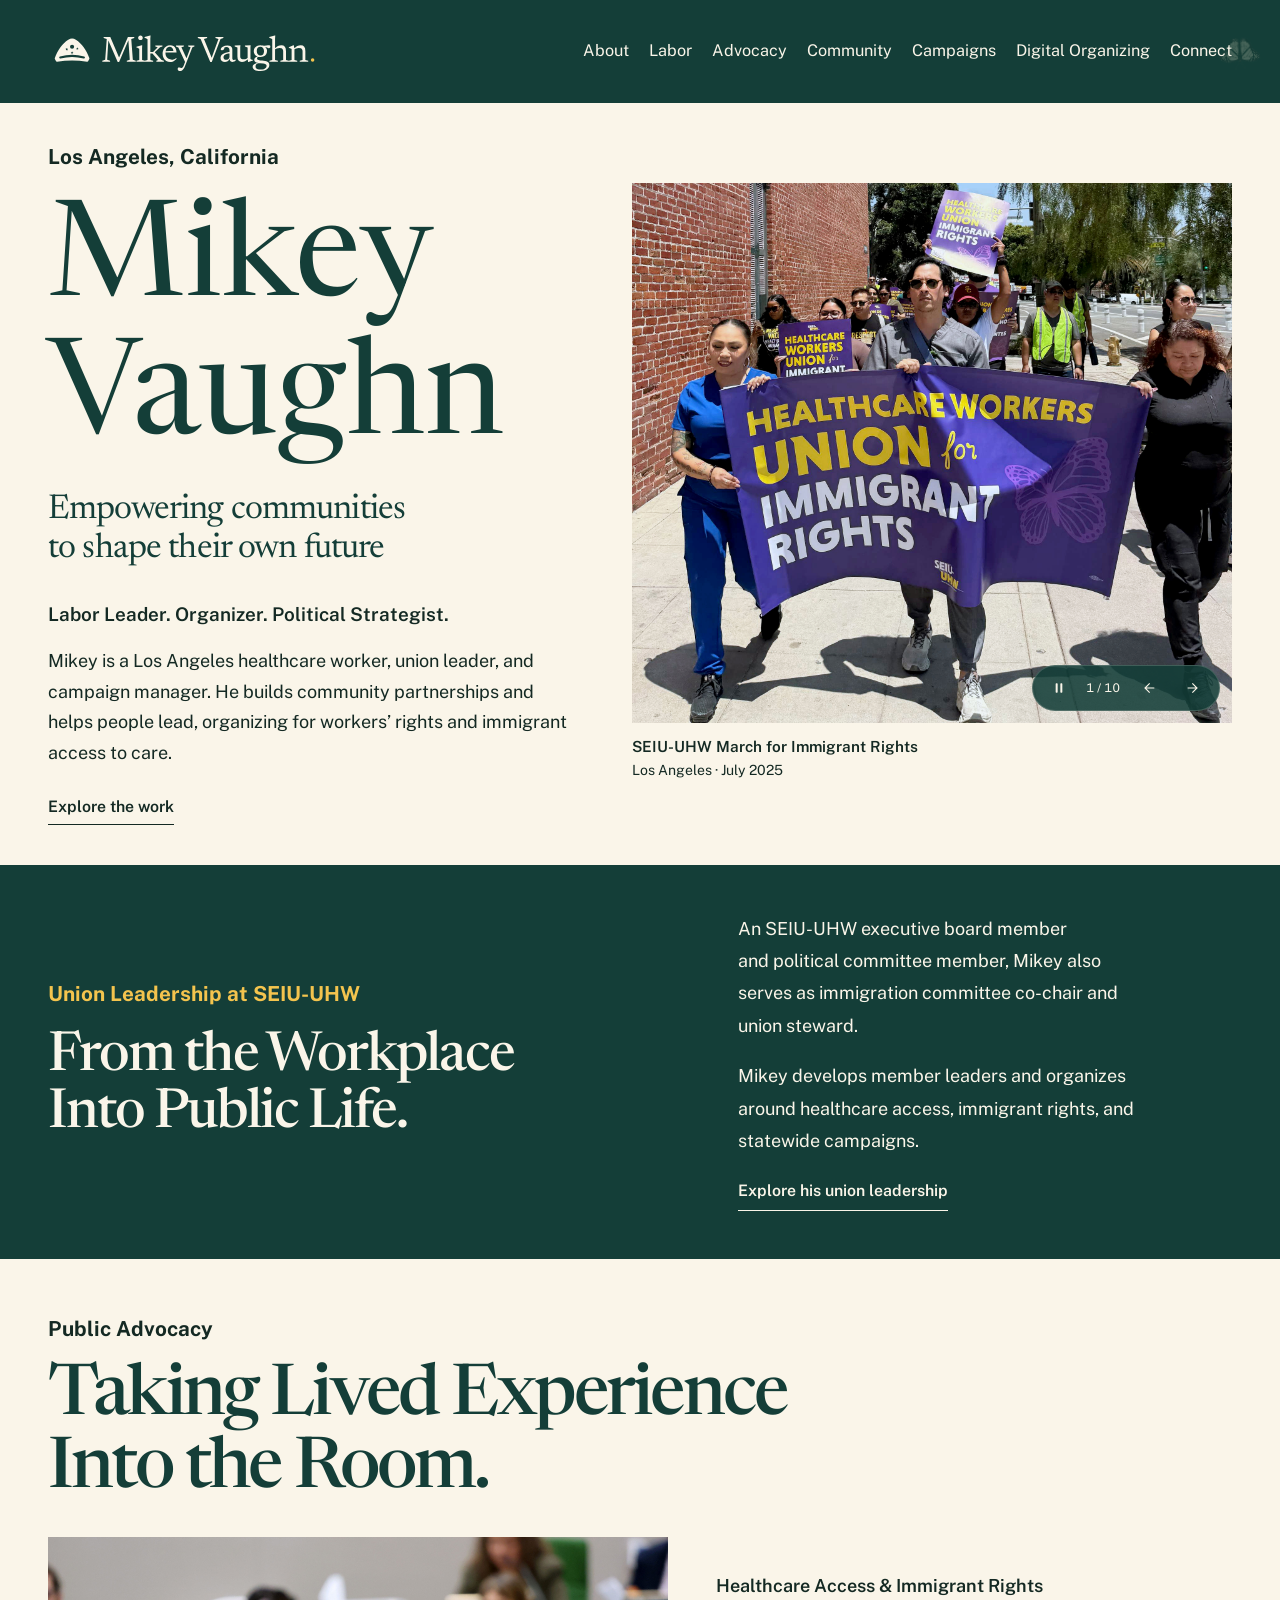
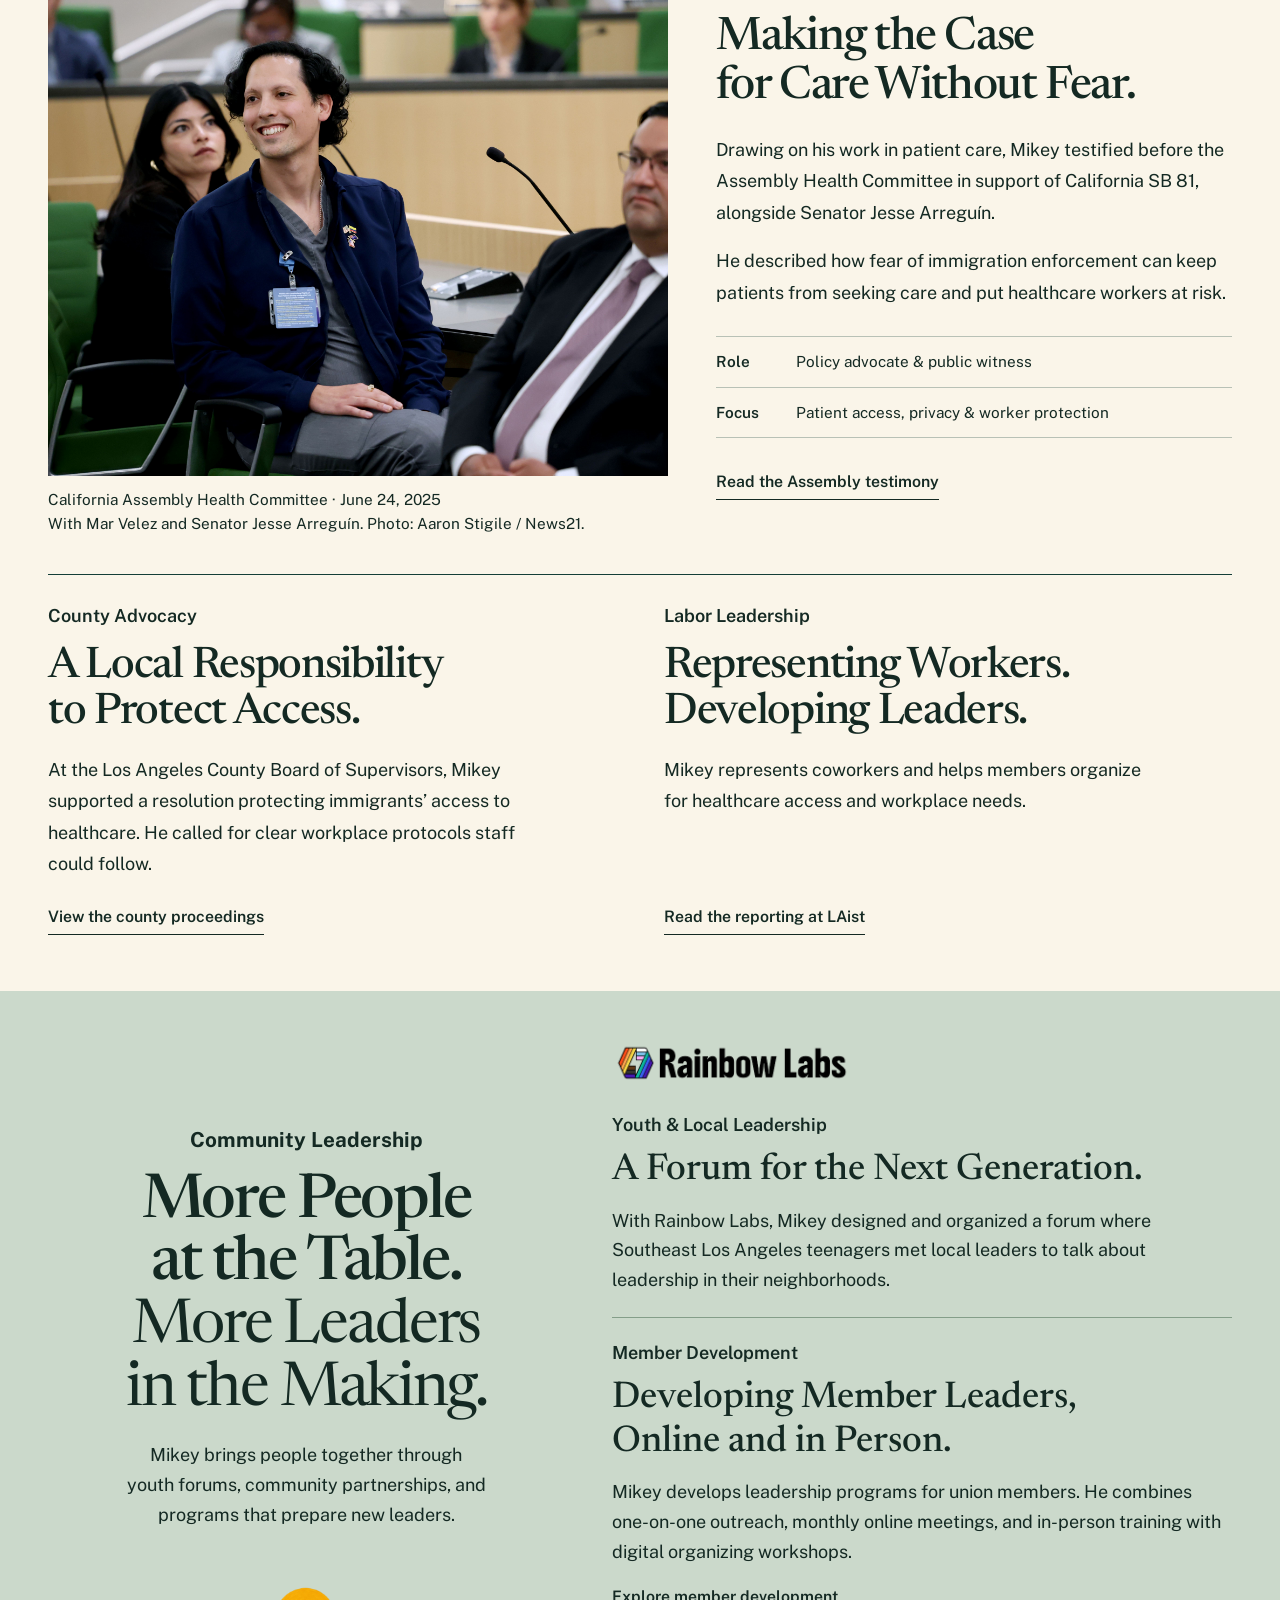
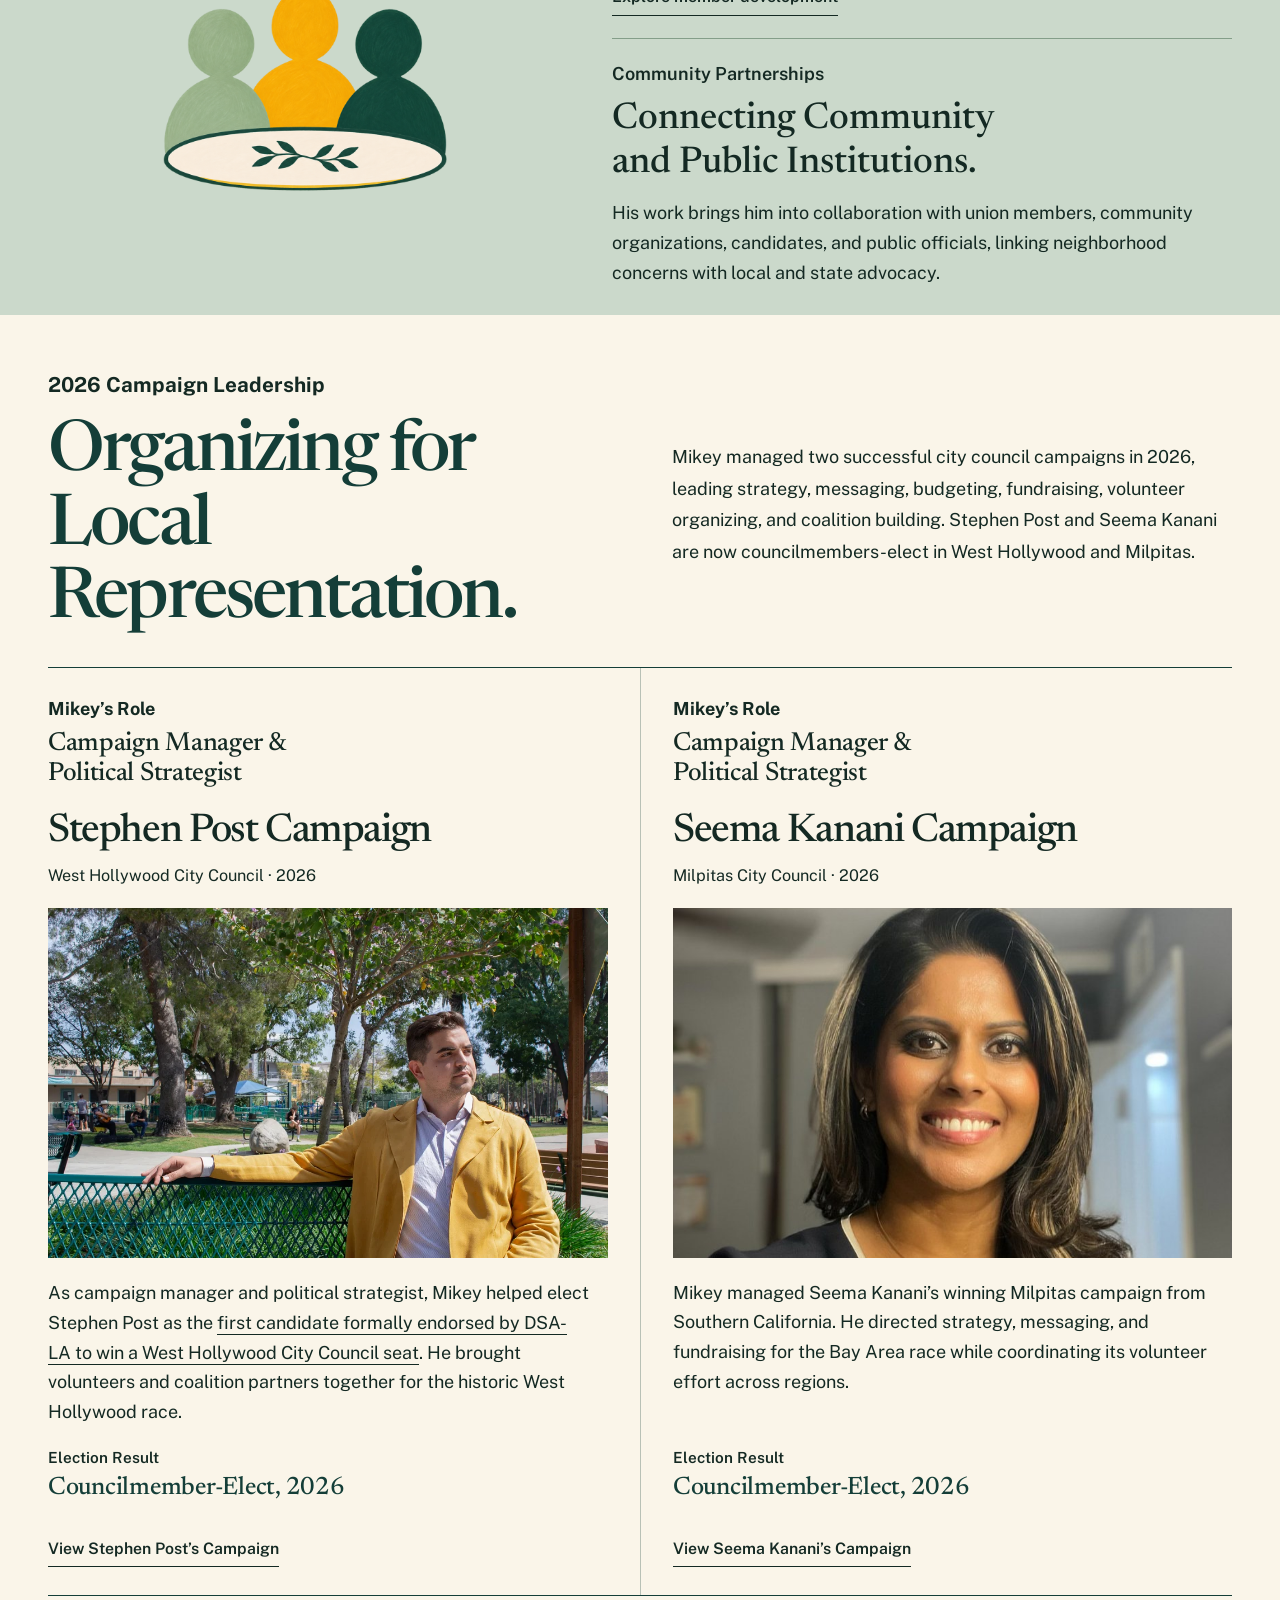
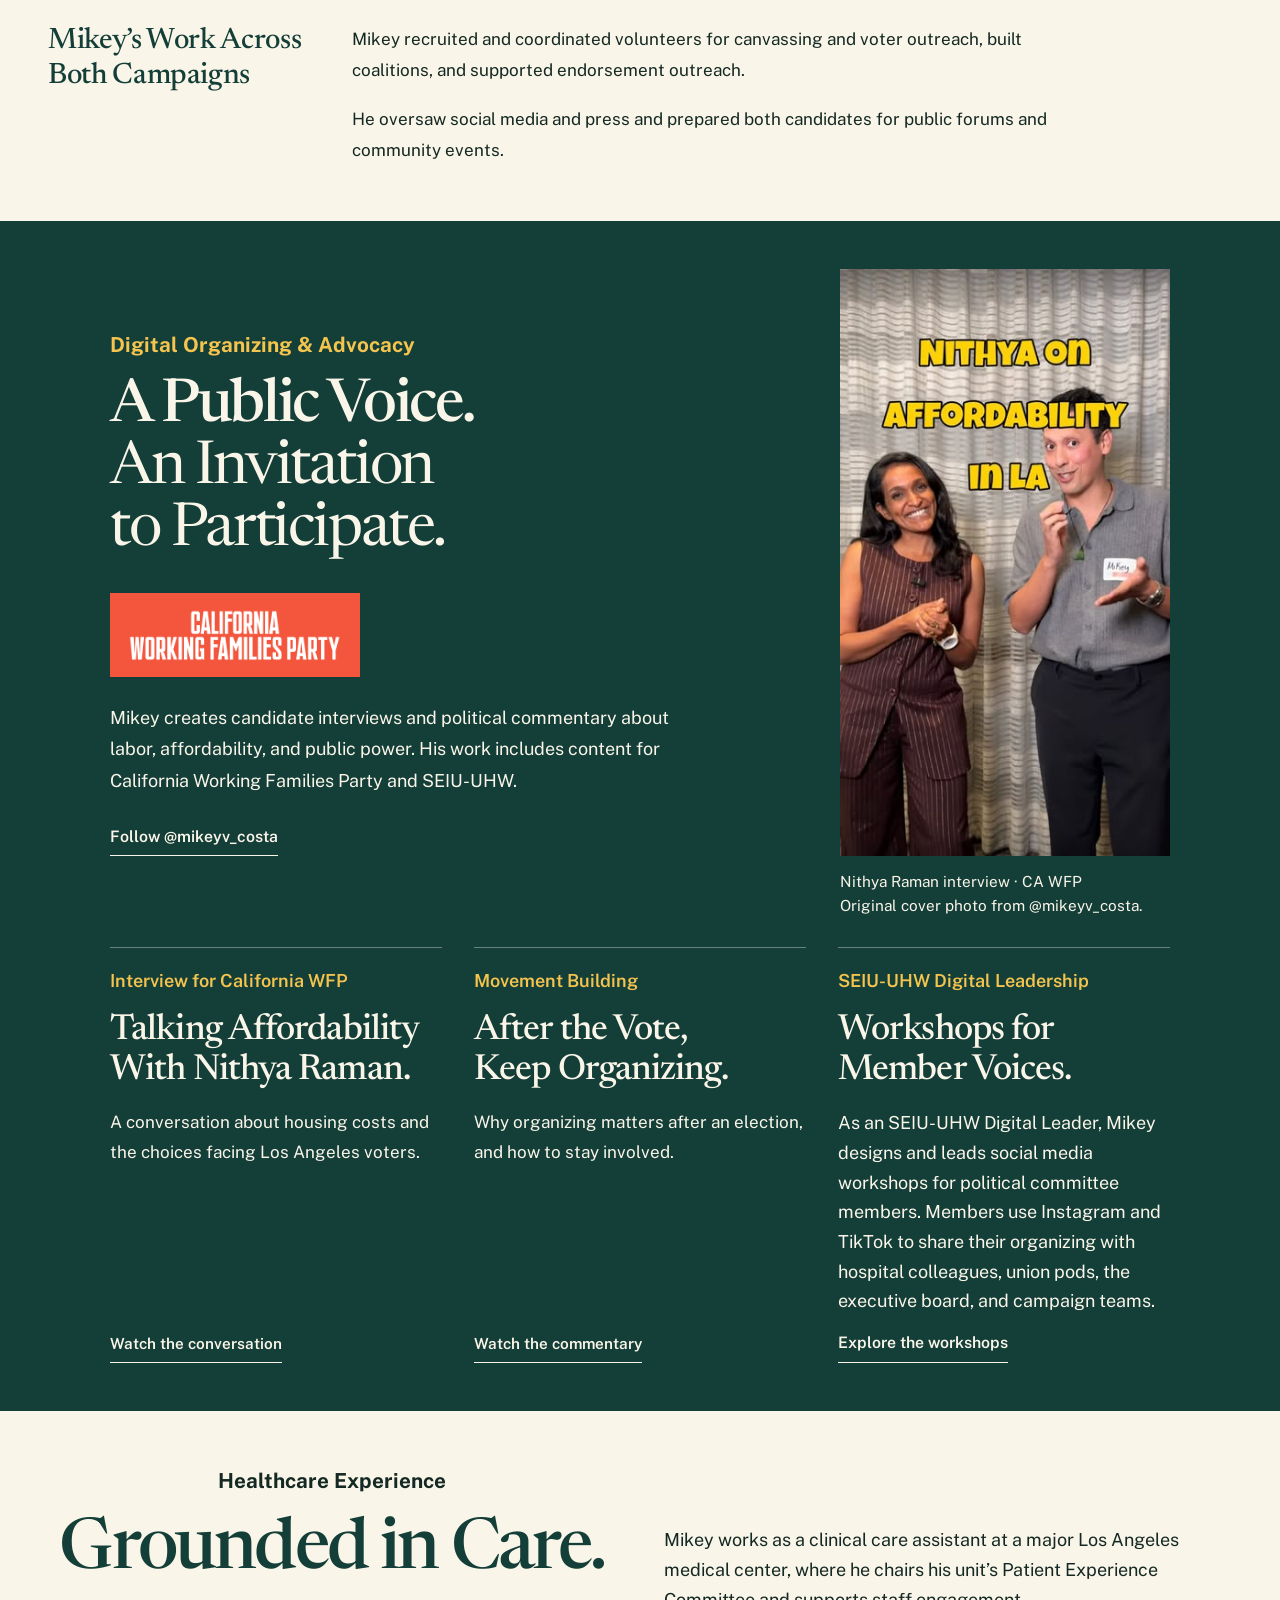
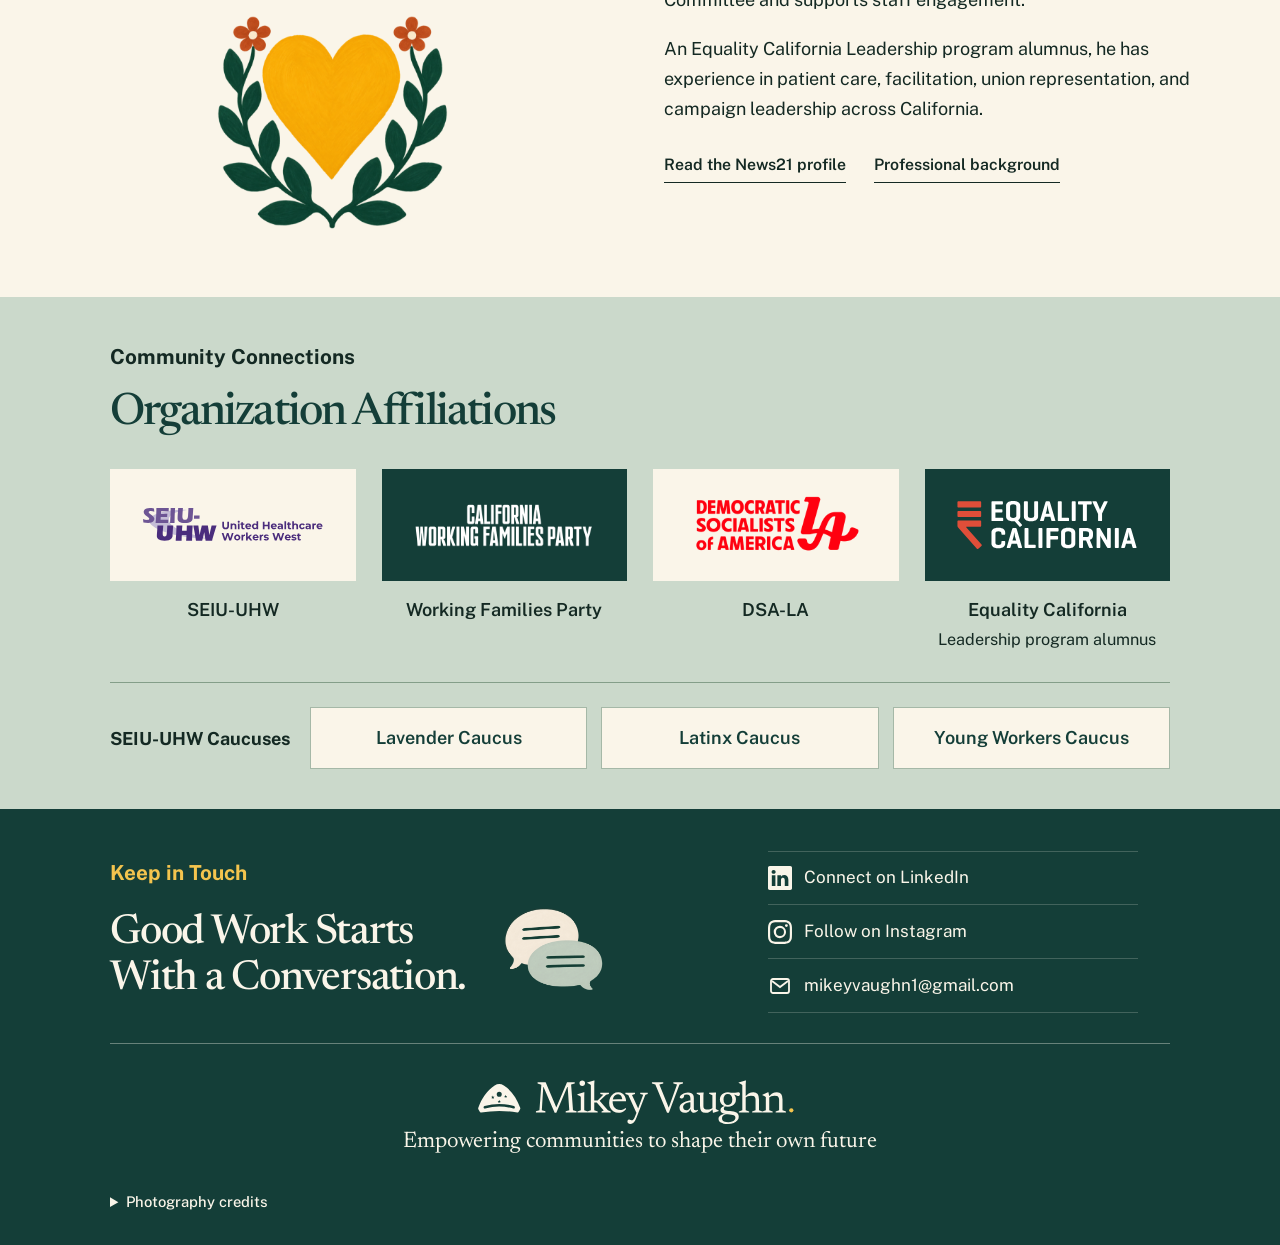
==== commit 14aadc99: "Shorten butterfly return pauses to three to four seconds without changing flight speed" ====
--- a/index.html
+++ b/index.html
@@ -237,6 +237,6 @@
 <g class="wing-right"><g class="hindwing"><use href="#monarch-art" clip-path="url(#right-hind)"/></g><g class="forewing"><use href="#monarch-art" clip-path="url(#right-fore)"/></g></g>
 <use href="#monarch-art" clip-path="url(#monarch-center)"/>
 </svg></div></div>
-<script src="butterfly.js?v=25" defer></script>
+<script src="butterfly.js?v=26" defer></script>
 </body>
 </html>
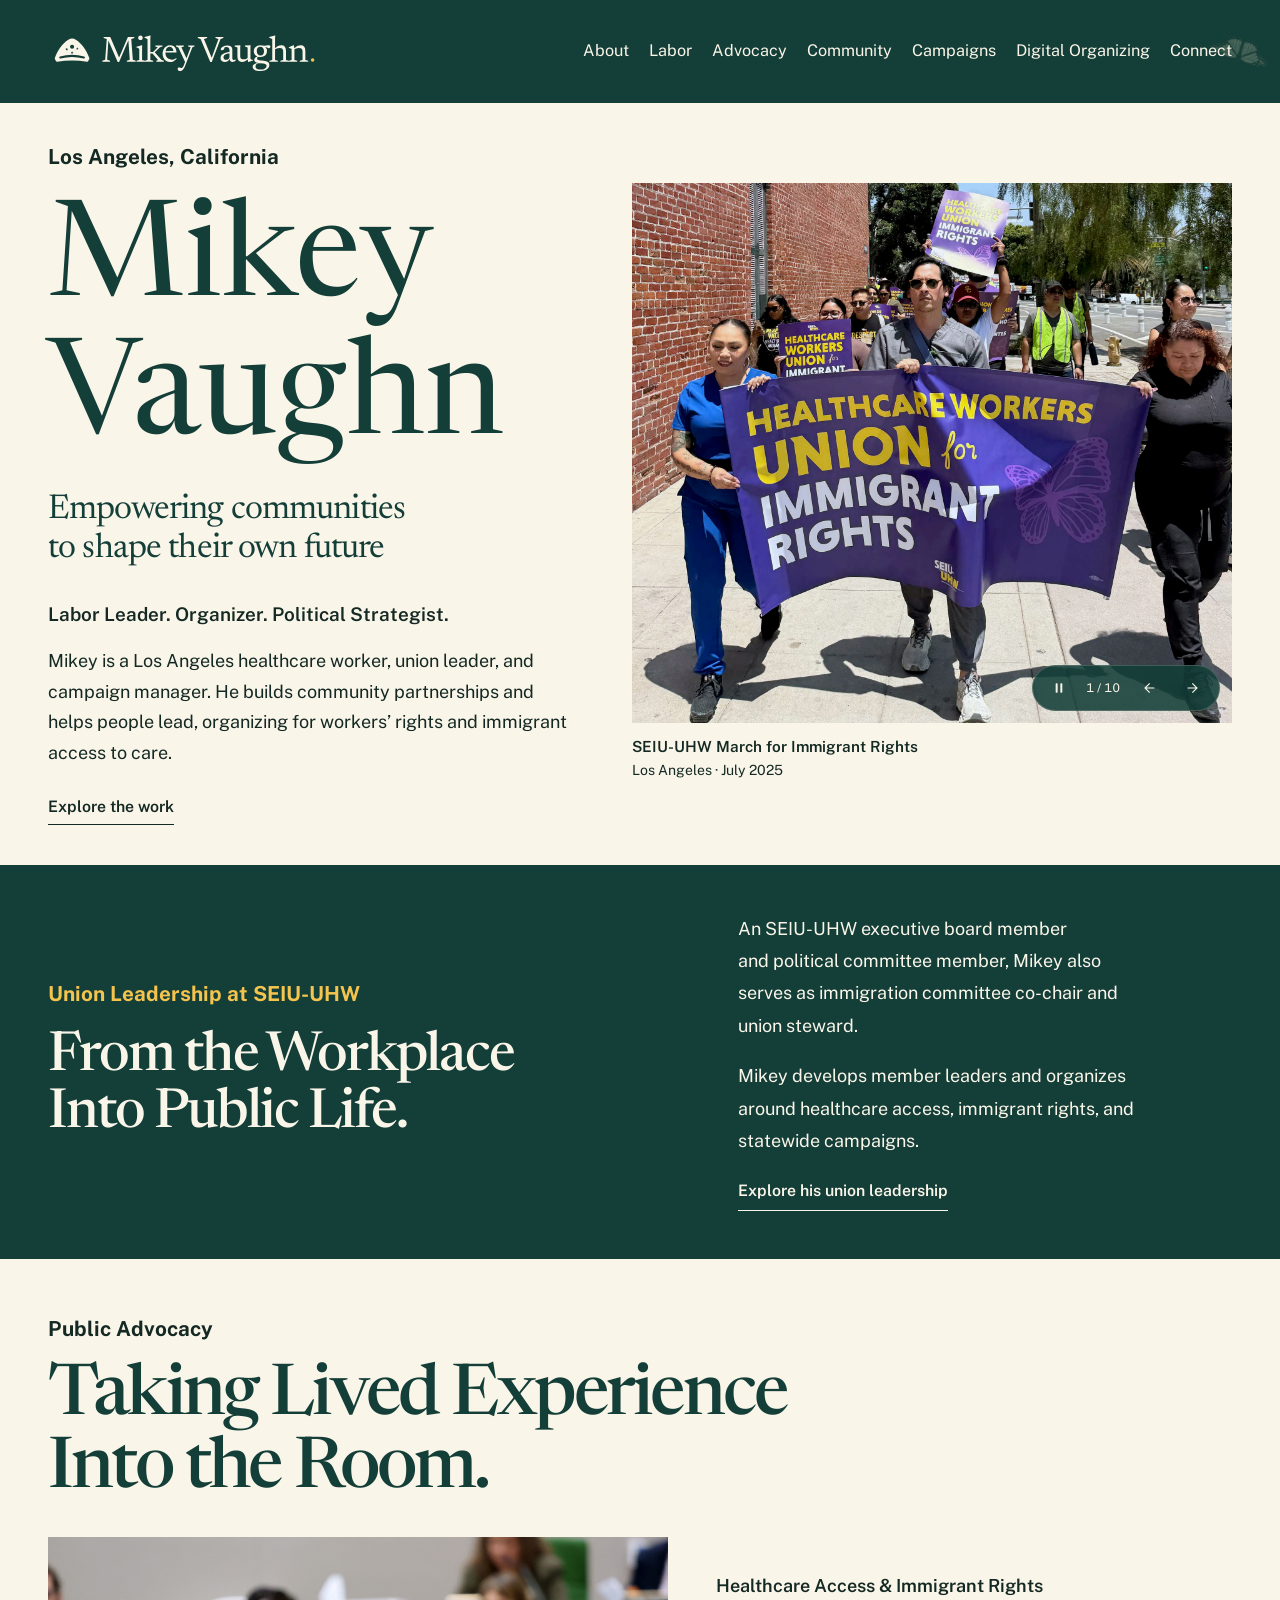
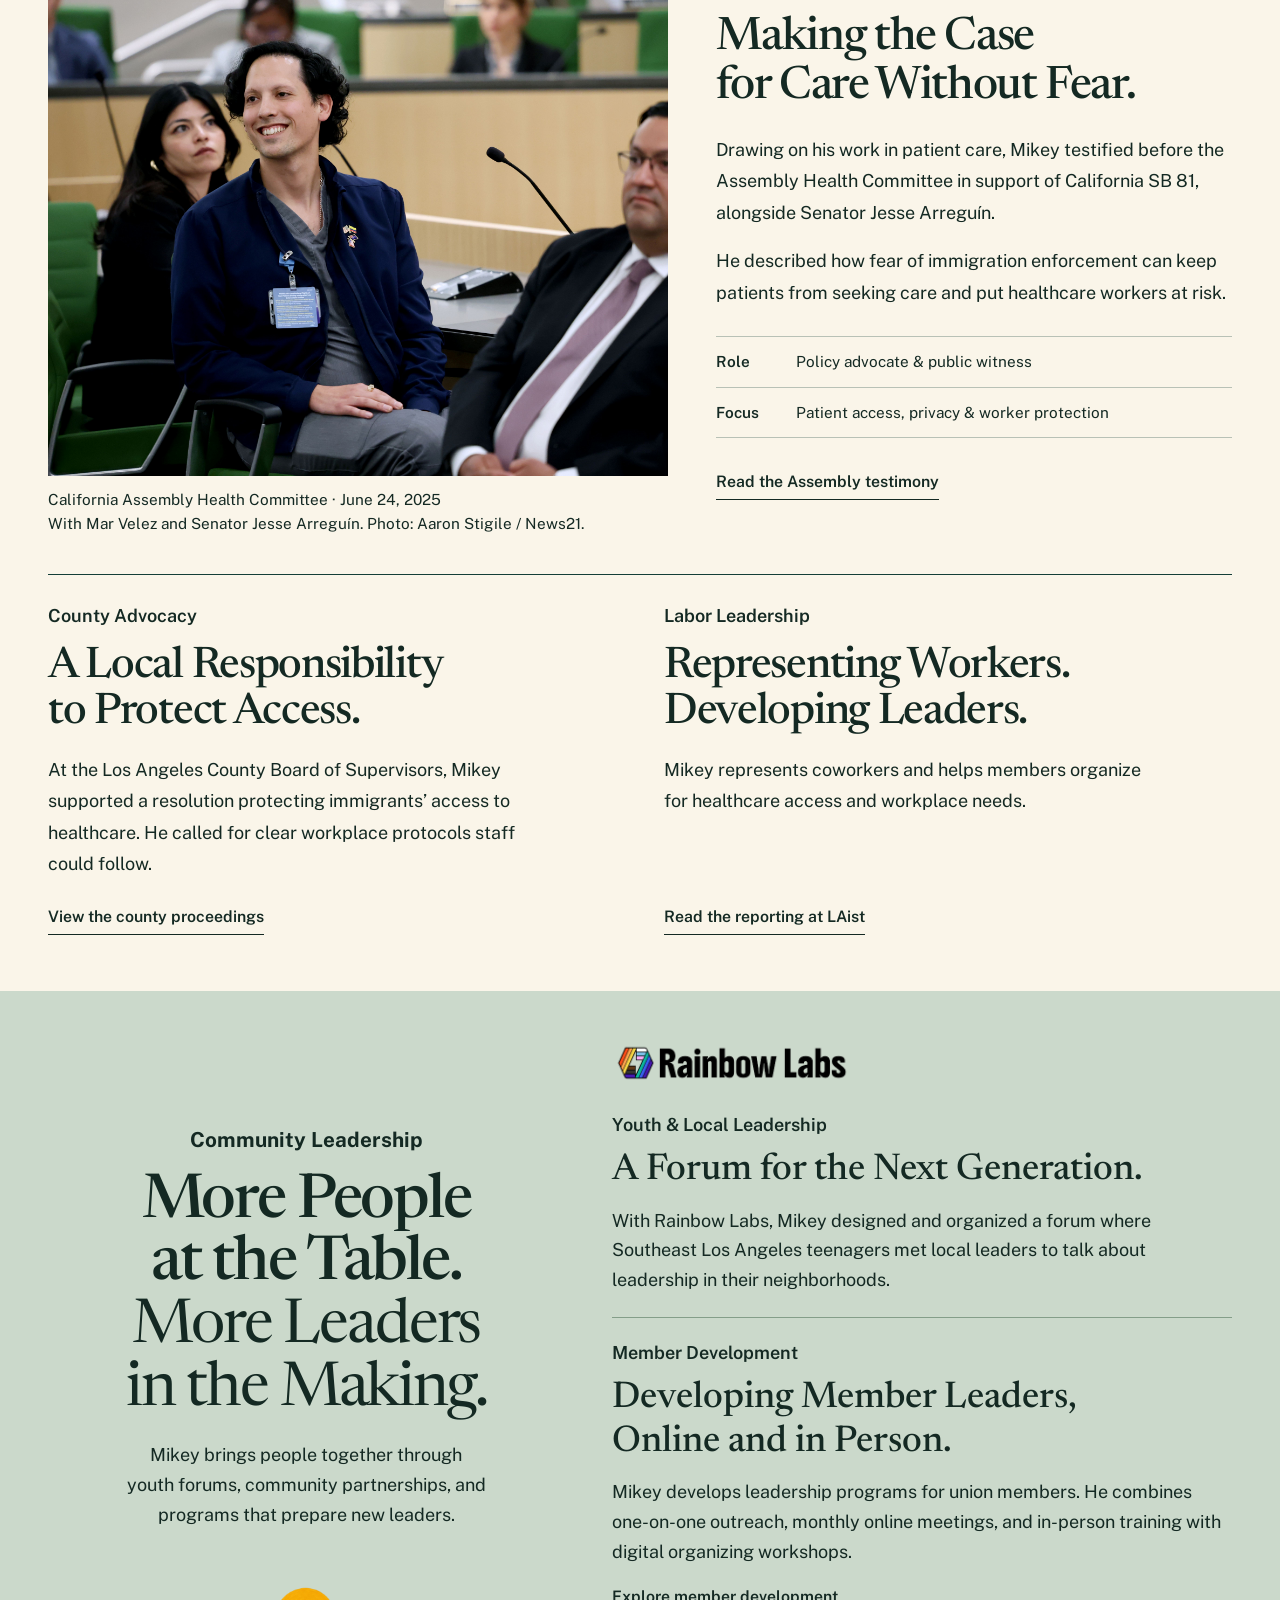
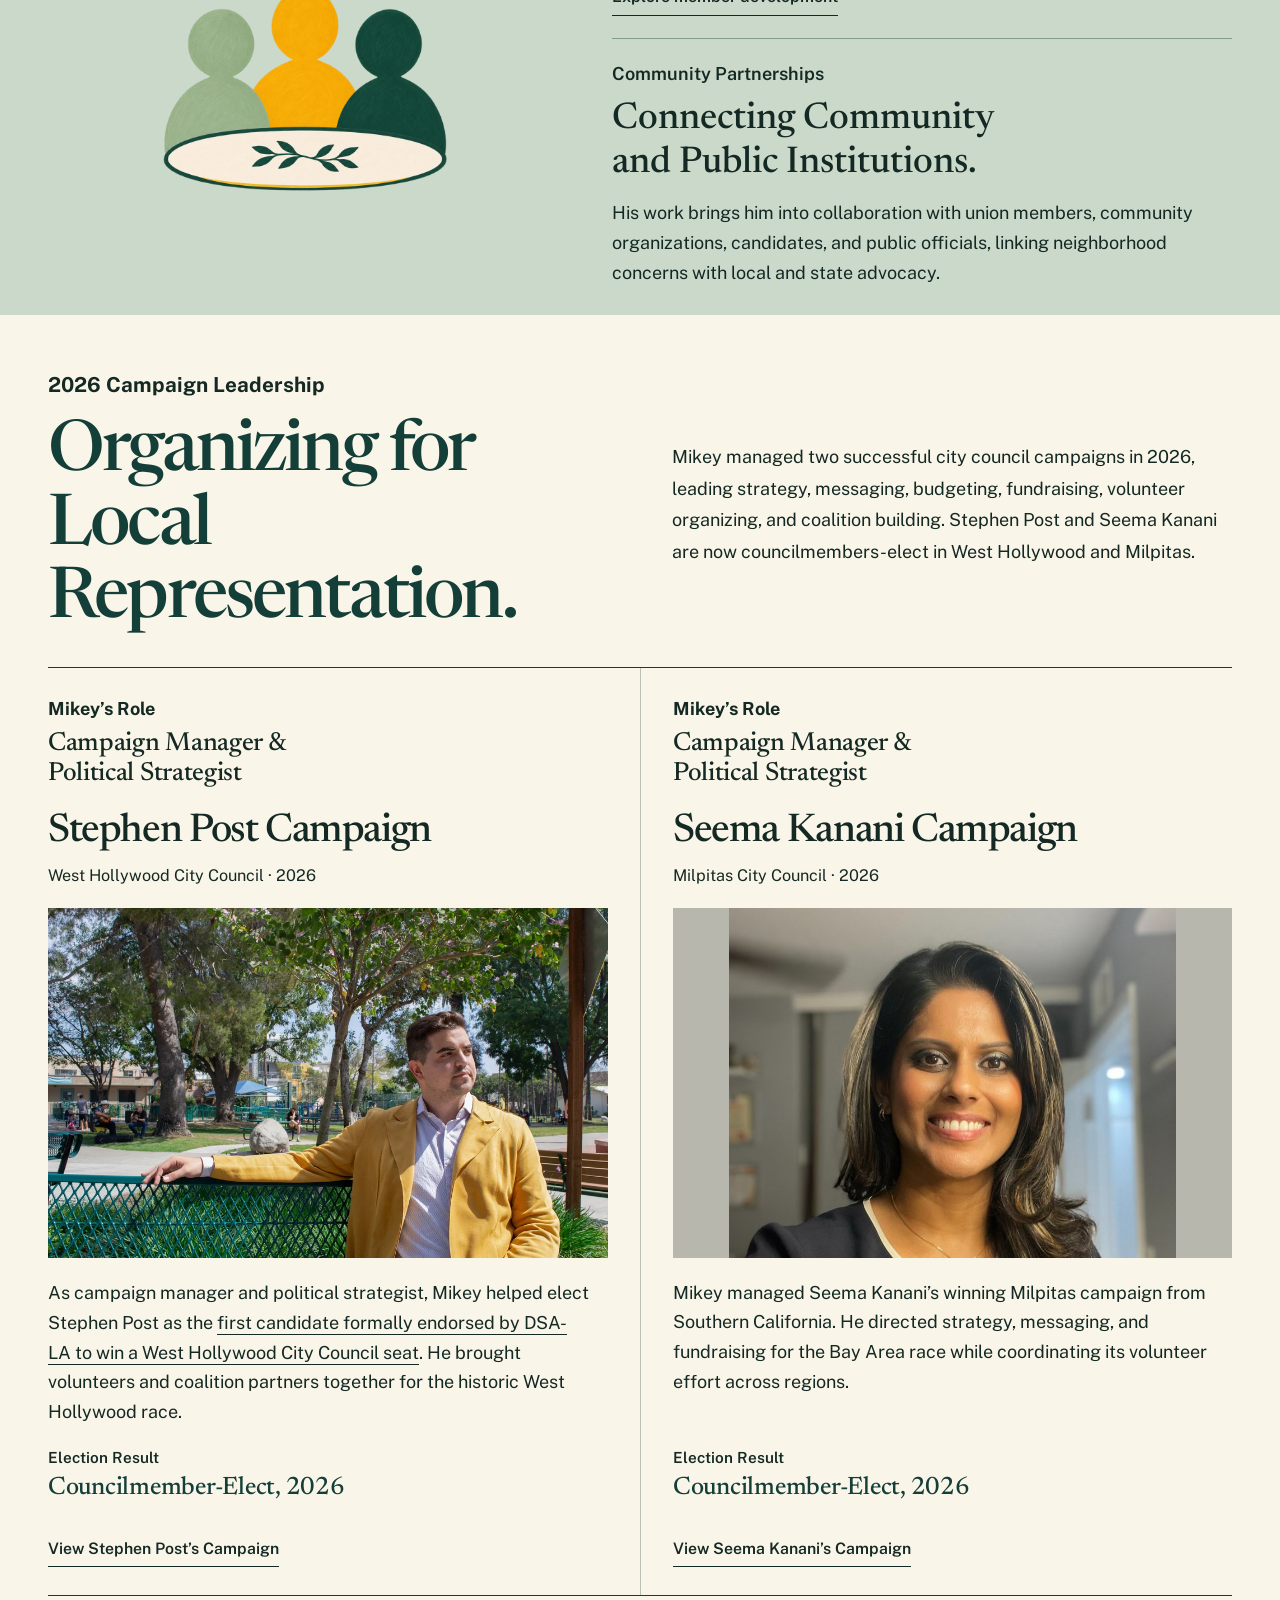
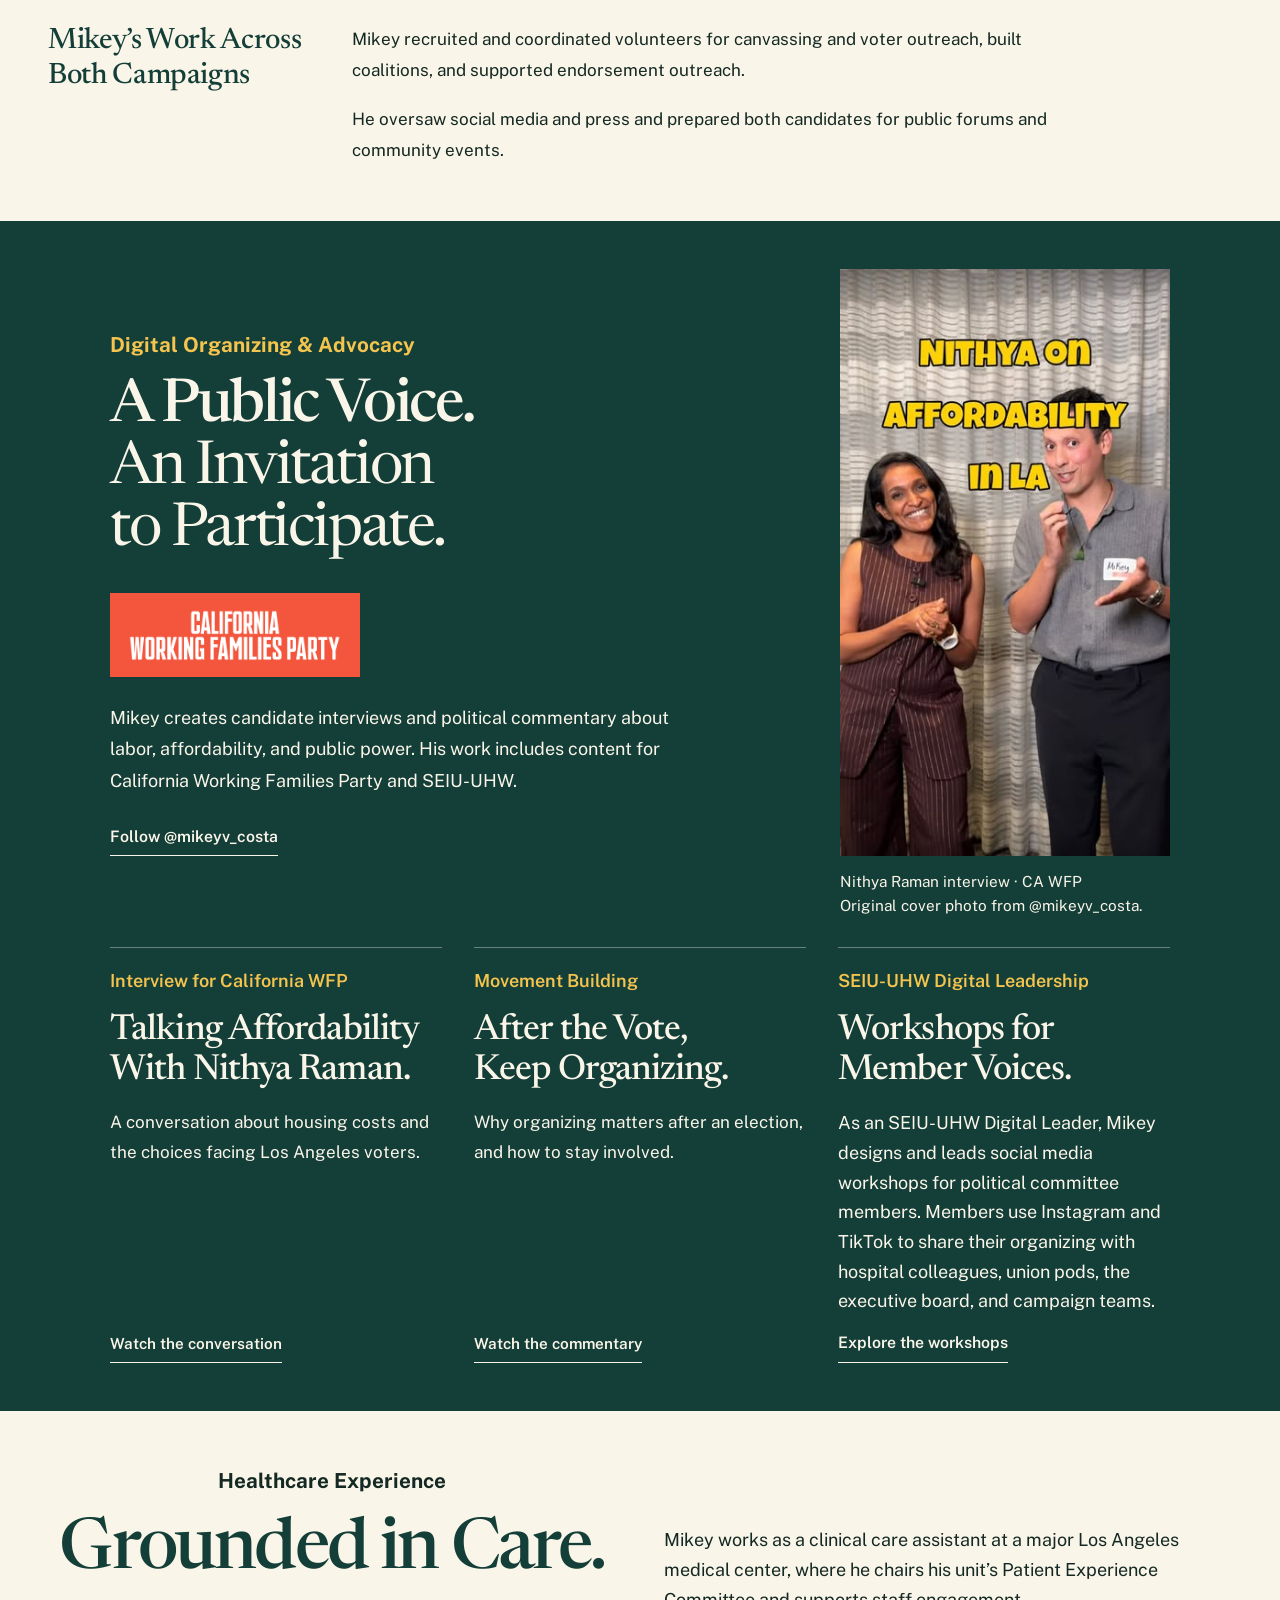
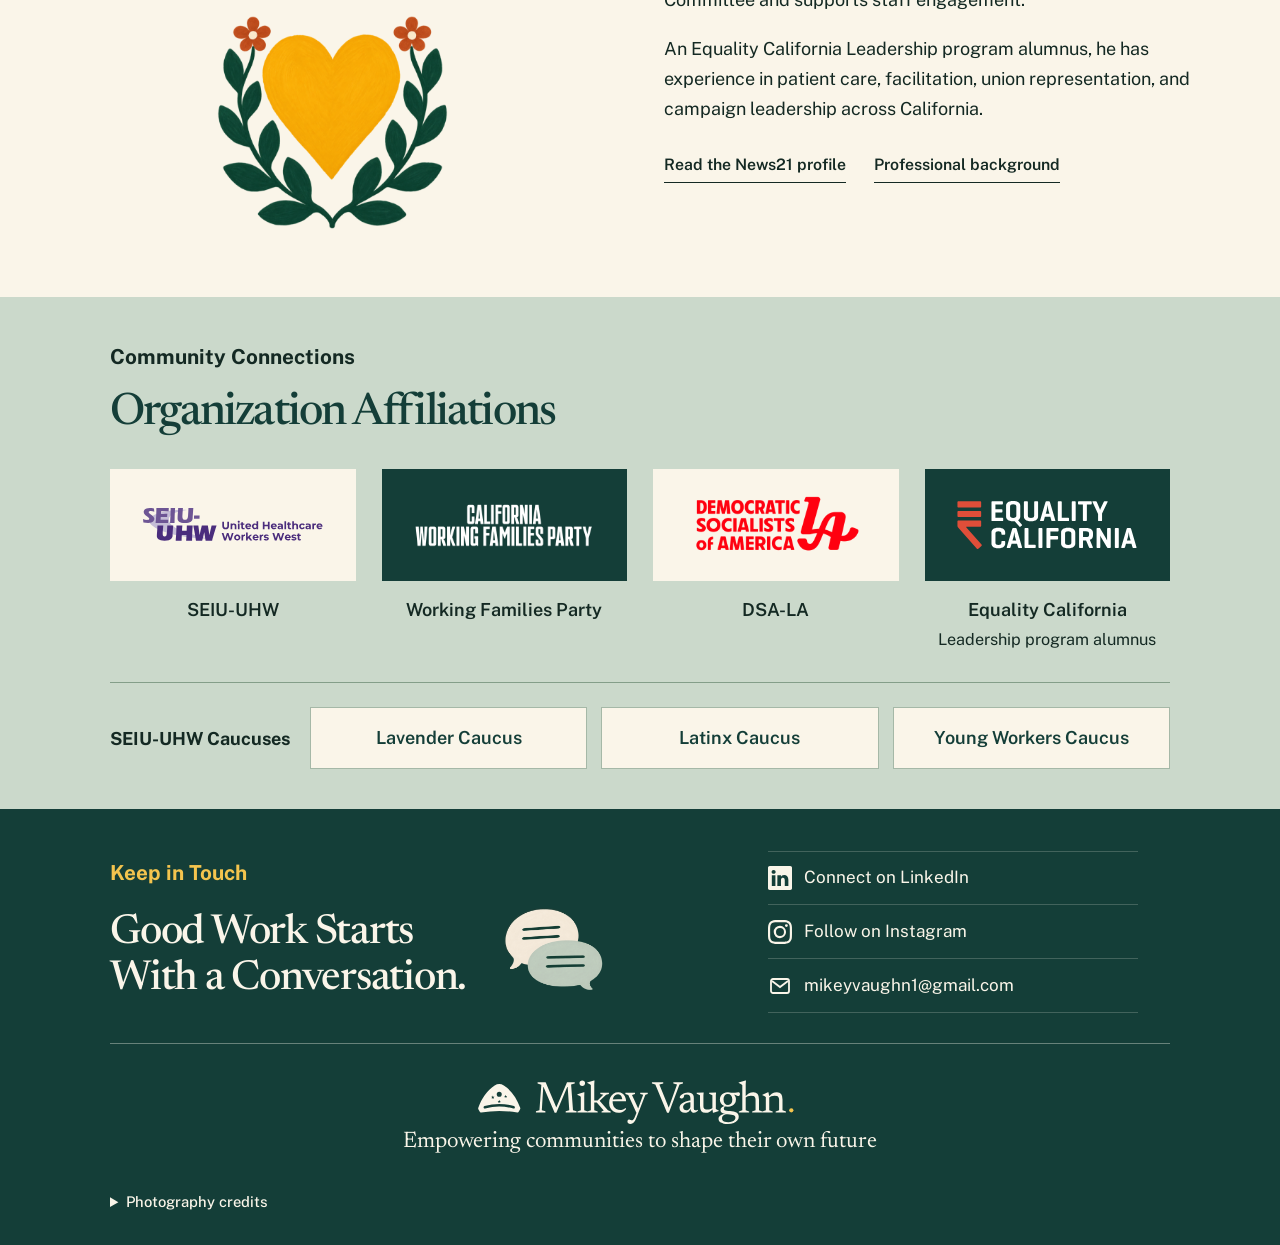
==== commit 2b7a923e: "Apply the roomier Seema Kanani portrait framing on the homepage" ====
--- a/index.html
+++ b/index.html
@@ -9,7 +9,7 @@
   <link rel="preconnect" href="https://fonts.googleapis.com">
   <link rel="preconnect" href="https://fonts.gstatic.com" crossorigin>
   <link href="https://fonts.googleapis.com/css2?family=Archivo+Black&amp;family=Newsreader:opsz,wght@6..72,400;6..72,500&amp;family=Public+Sans:wght@400;500;600;700&amp;display=swap" rel="stylesheet">
-  <link rel="stylesheet" href="styles.css?v=campaign-copy-20">
+  <link rel="stylesheet" href="styles.css?v=kanani-frame-21">
   <link rel="icon" href="favicon.svg?v=14" type="image/svg+xml">
   <link rel="stylesheet" href="hero-carousel.css?v=full-frame-12">
   <link rel="stylesheet" href="butterfly.css?v=17">
@@ -137,7 +137,7 @@
           <p class="campaign-role-title">Campaign Manager &amp; Political Strategist</p>
           <h3>Seema Kanani Campaign</h3>
           <p class="campaign-location">Milpitas City Council · 2026</p>
-          <figure class="campaign-photo"><img src="assets/seema-kanani.jpg" alt="Seema Kanani, from her official Milpitas City Council campaign website." width="1000" height="1000" loading="lazy"></figure>
+          <figure class="campaign-photo campaign-photo-seema"><img src="assets/seema-kanani.jpg" alt="Seema Kanani, from her official Milpitas City Council campaign website." width="819" height="1024" loading="lazy"></figure>
           <p class="campaign-contribution">Mikey managed Seema Kanani’s winning Milpitas campaign from Southern California. He directed strategy, messaging, and fundraising for the Bay Area race while coordinating its volunteer effort across regions.</p>
           <div class="campaign-result"><p class="eyebrow">Election Result</p><a class="campaign-outcome" href="https://www.kqed.org/elections/results/santaclara" target="_blank" rel="noopener noreferrer" aria-label="Seema Kanani, councilmember-elect: election coverage">Councilmember-Elect, 2026</a></div>
           <a class="text-link" href="https://votekanani.com/" target="_blank" rel="noopener noreferrer">View Seema Kanani’s Campaign</a>
--- a/styles.css
+++ b/styles.css
@@ -54,7 +54,7 @@
 .community-art{width:100%;max-width:420px;height:auto;margin-top:46px}
 .campaign-photo{margin-bottom:28px;overflow:hidden}
 .campaign-photo img{aspect-ratio:1.6;object-fit:cover;object-position:50% 32%}
-.campaign:nth-child(2) .campaign-photo img{object-position:50% 26%}
+
 .interview-visual{margin-top:38px;max-width:490px}
 .interview-visual img{width:100%;aspect-ratio:1.45;object-fit:cover;object-position:50% 28%}
 .interview-visual figcaption{font-size:.75rem;line-height:1.6;margin-top:13px}
@@ -695,3 +695,7 @@
 .campaign-note .campaign-note-copy p{max-width:none;line-height:1.8}
 .campaign-note-copy p+p{margin-top:18px}
 @media(max-width:760px){.campaign-note{grid-template-columns:1fr;row-gap:12px}.campaign-note-copy p+p{margin-top:16px}}
+
+/* Give the portrait room while preserving the paired landscape photo frames. */
+.campaign-photo-seema{background:#b8b7ae}
+.campaign-photo-seema img{width:80%;height:auto;aspect-ratio:1.28;object-fit:cover;object-position:50% 14%;margin-inline:auto}
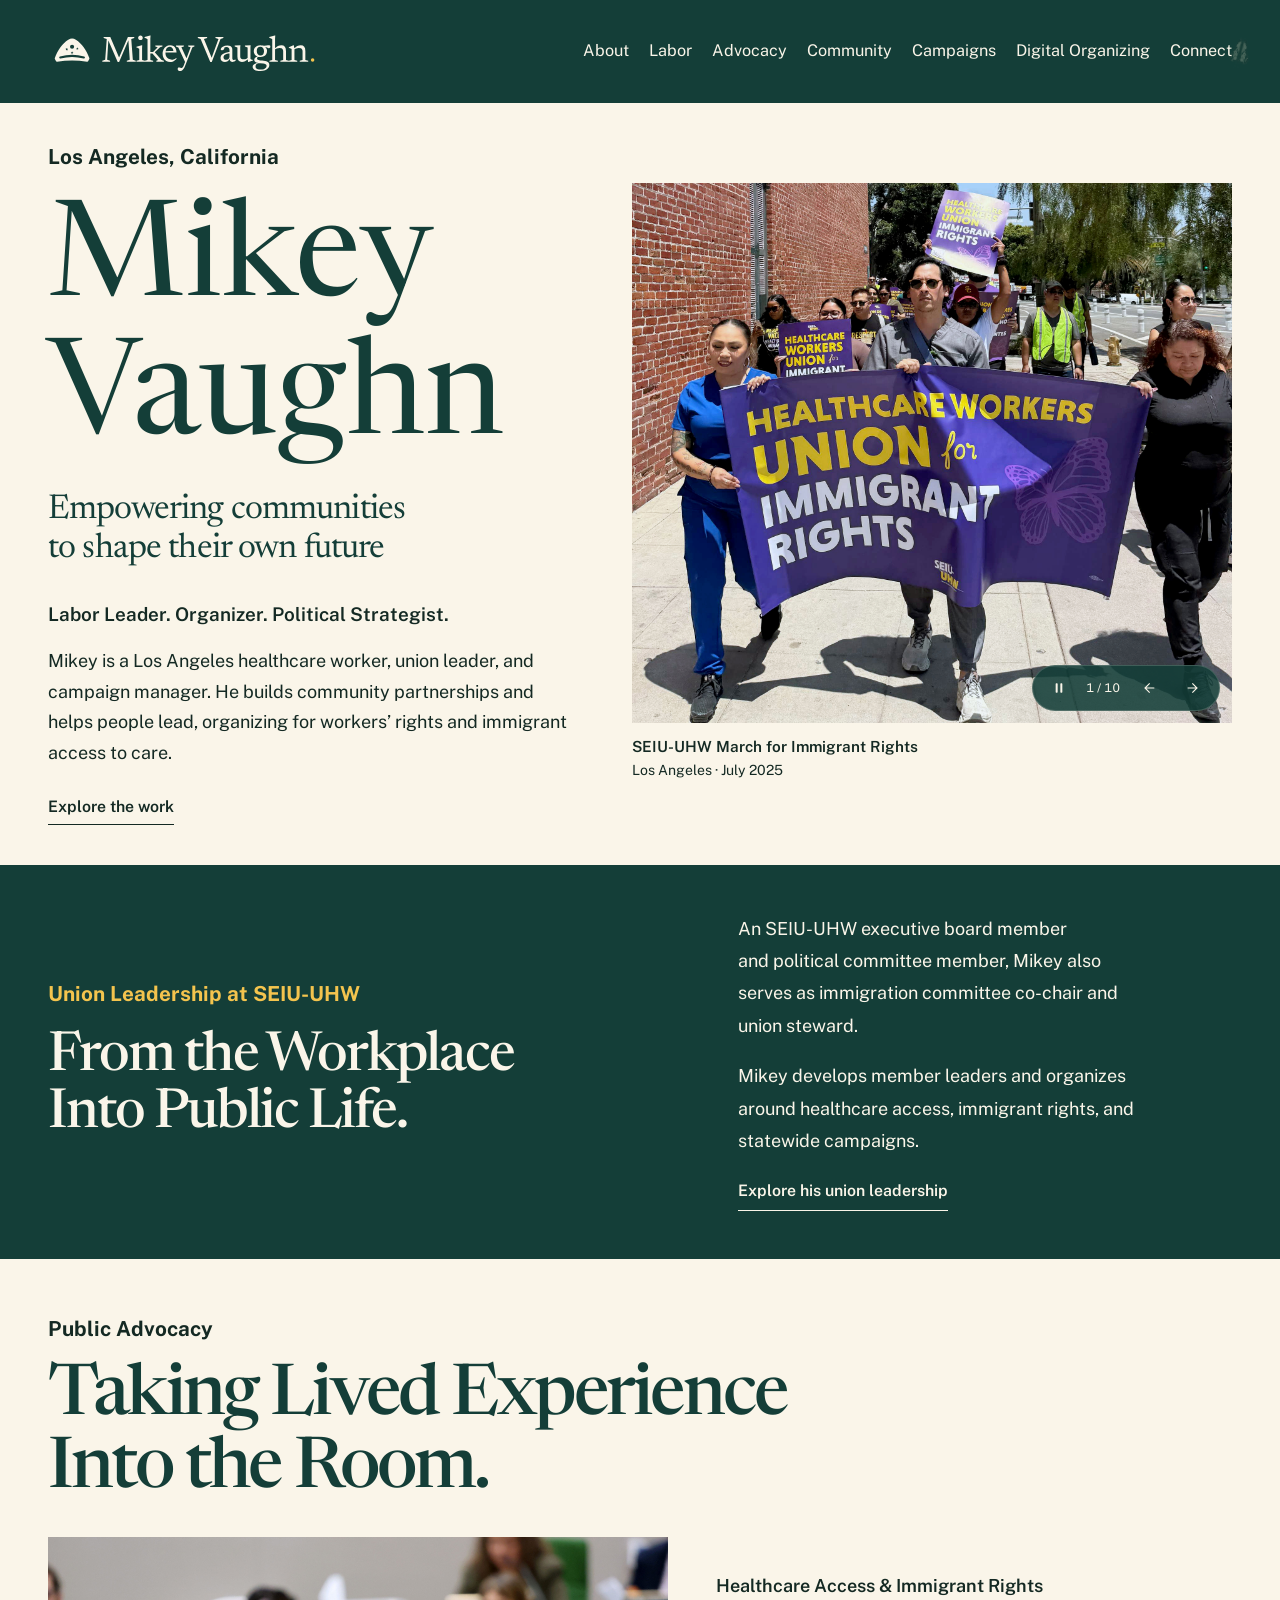
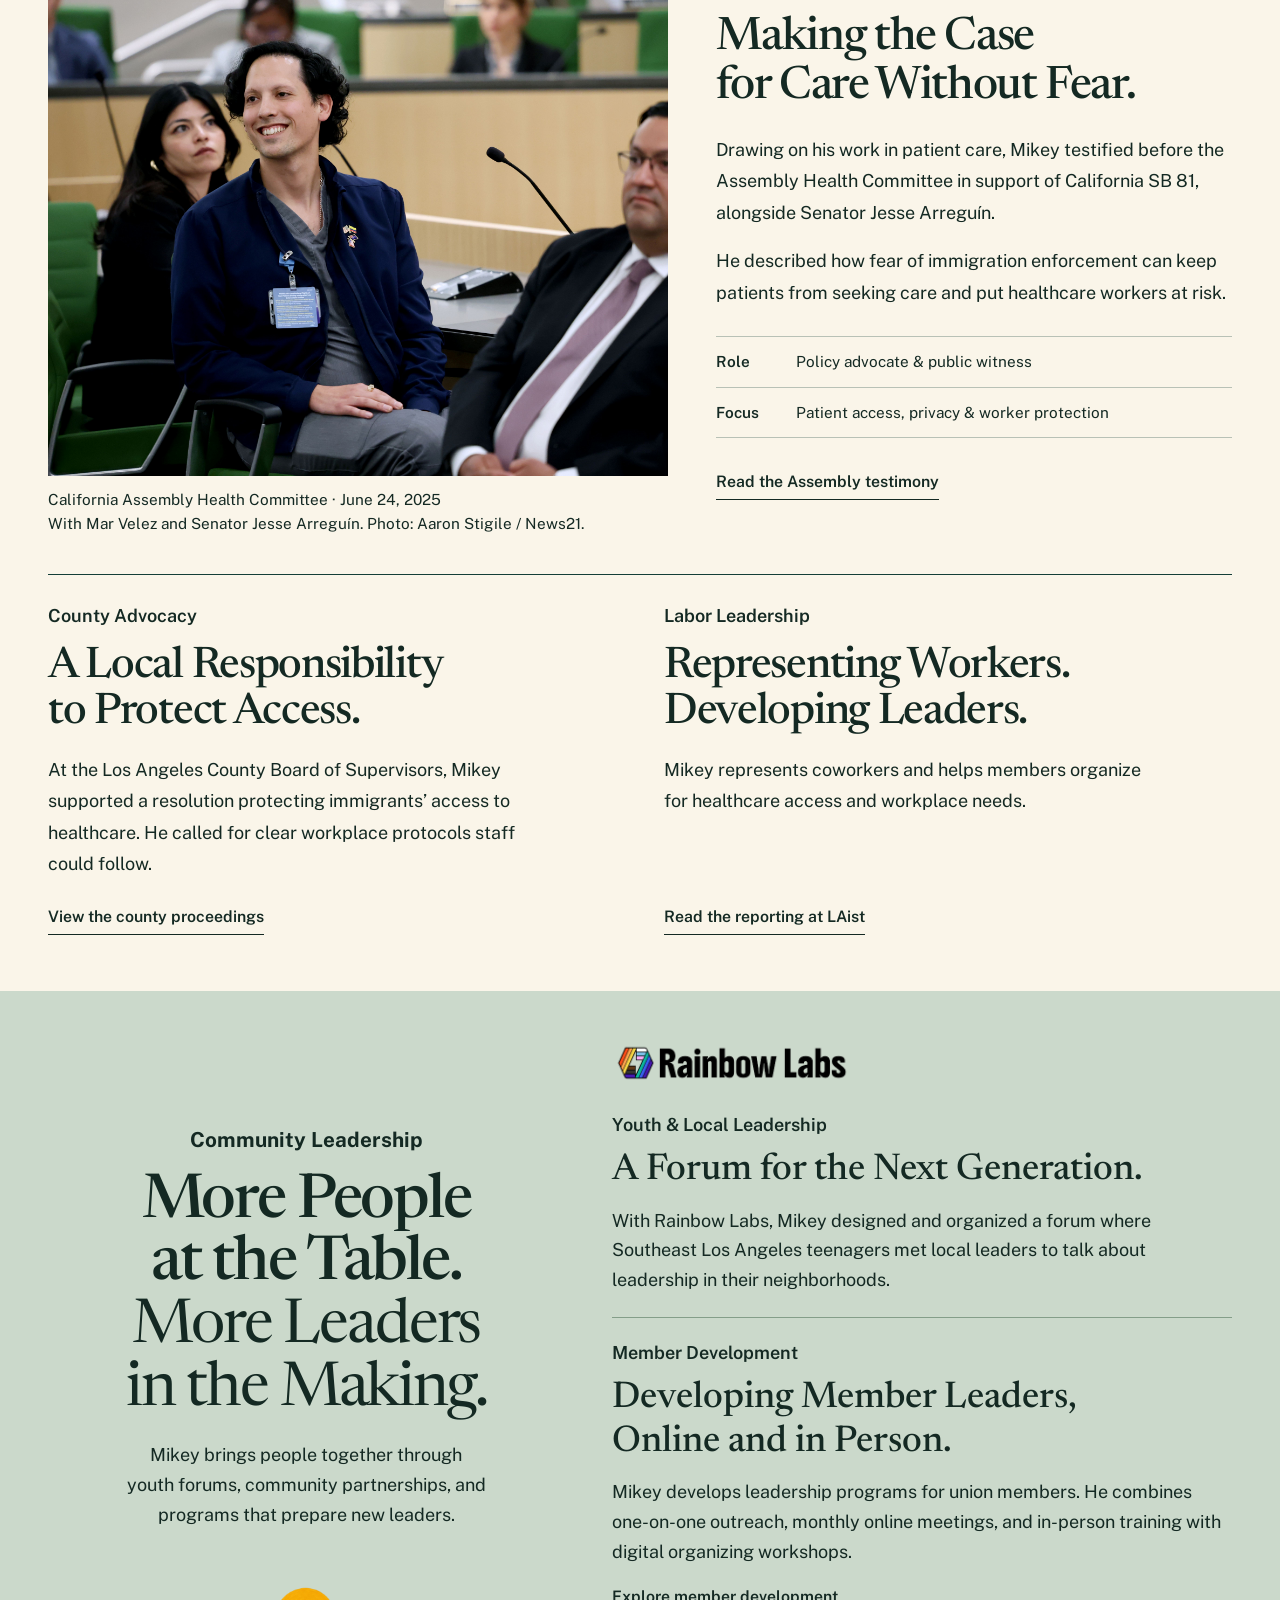
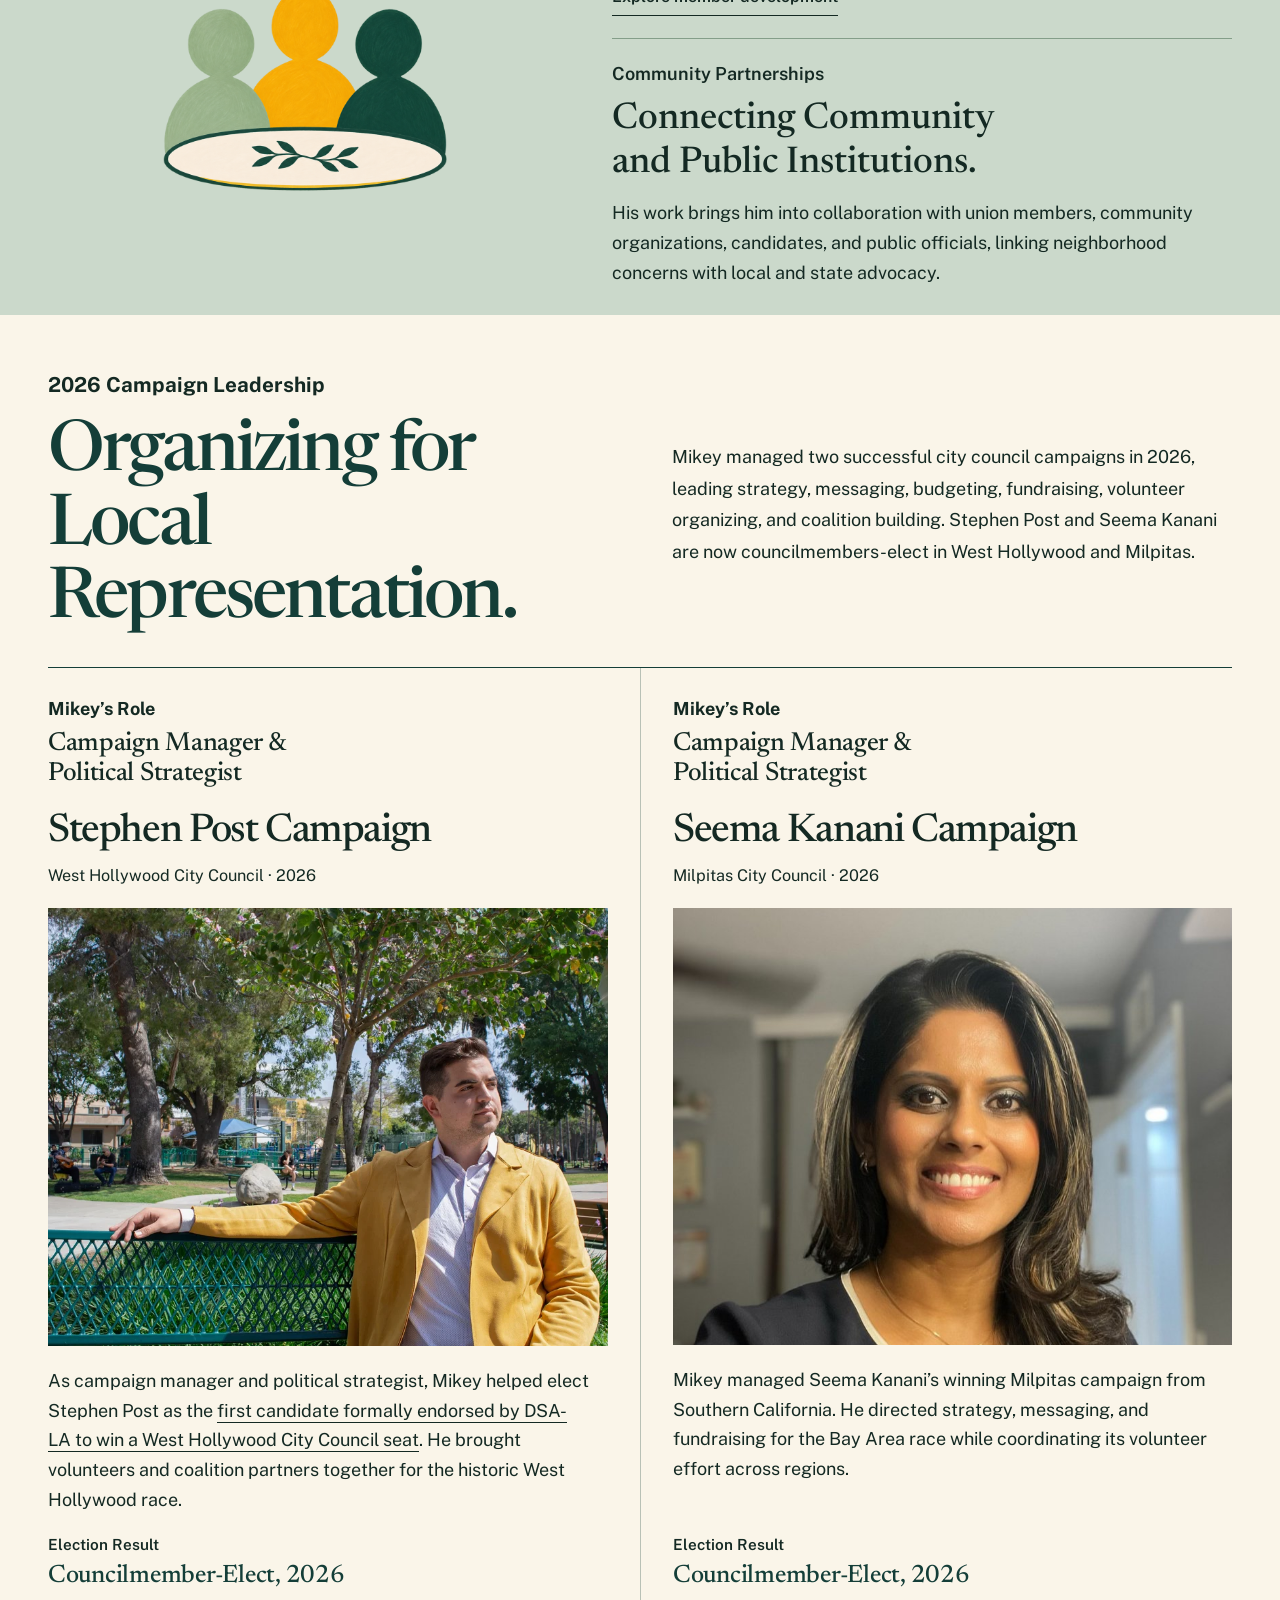
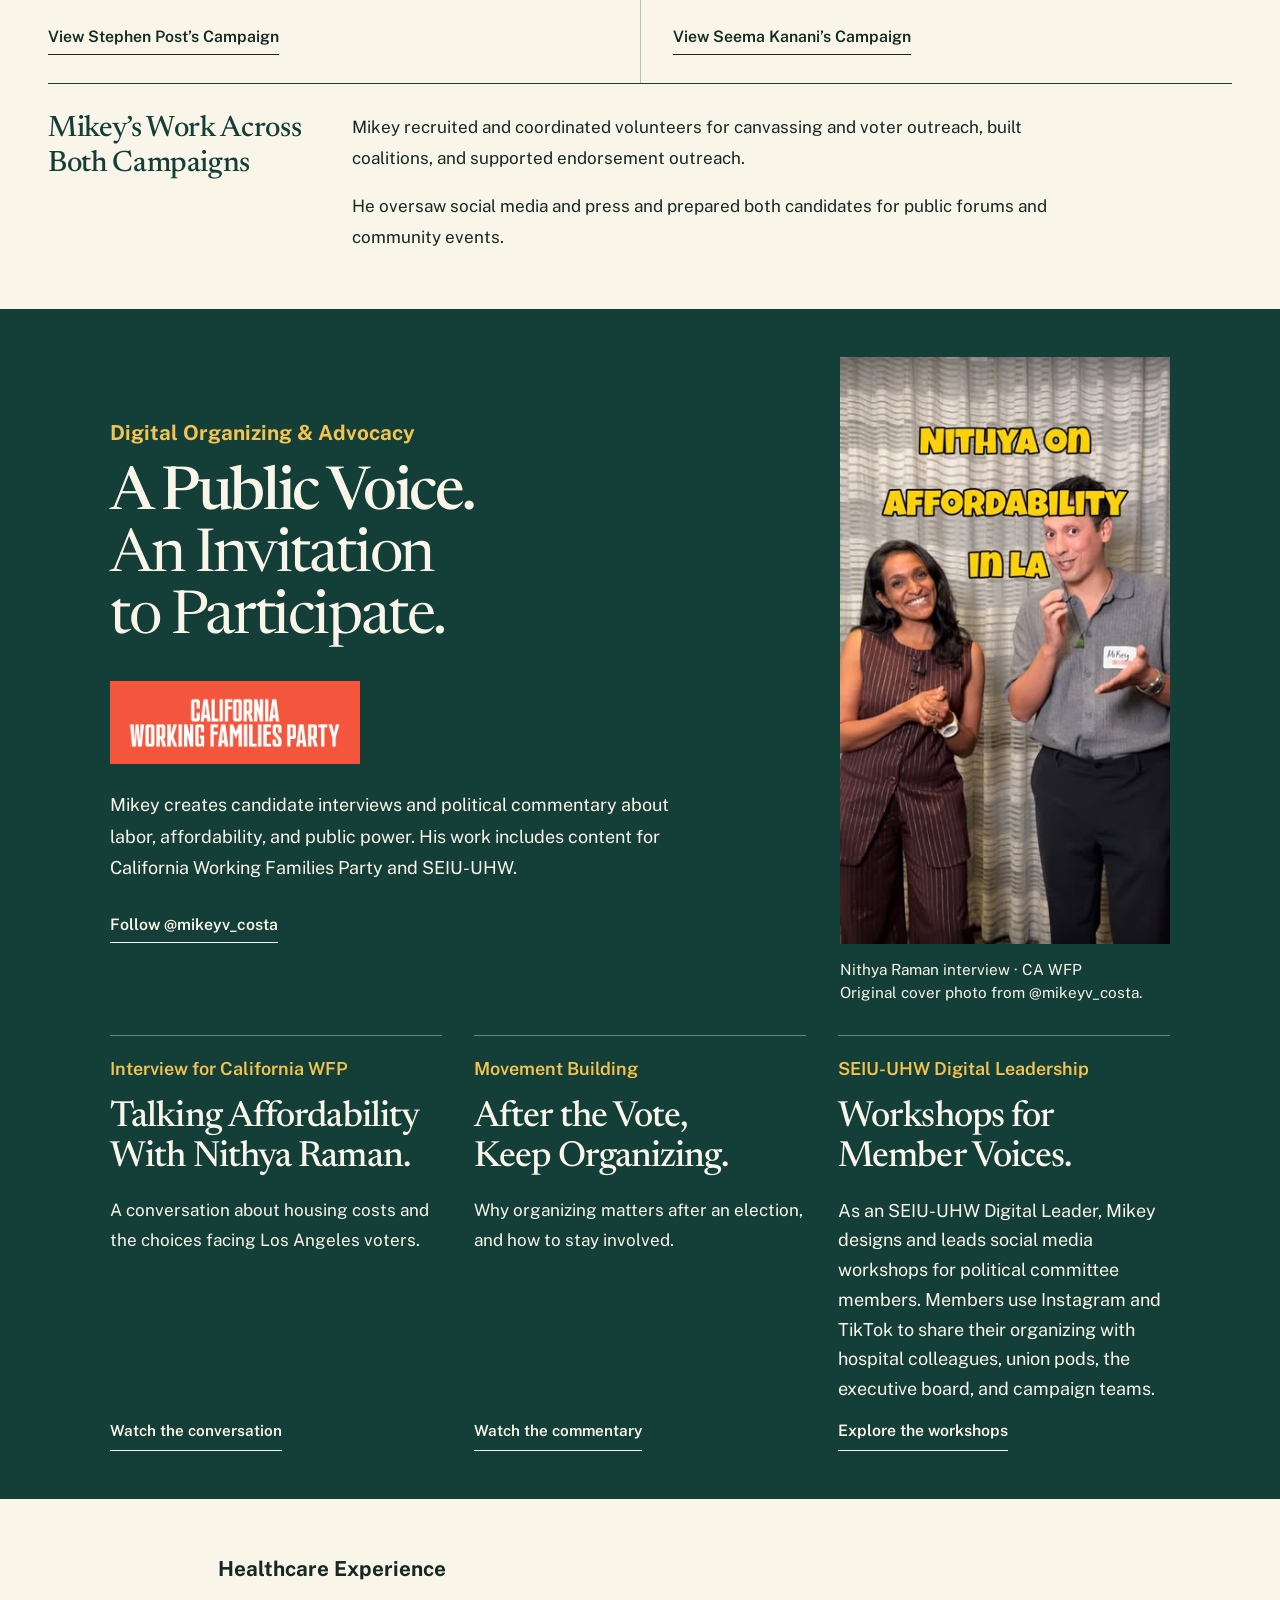
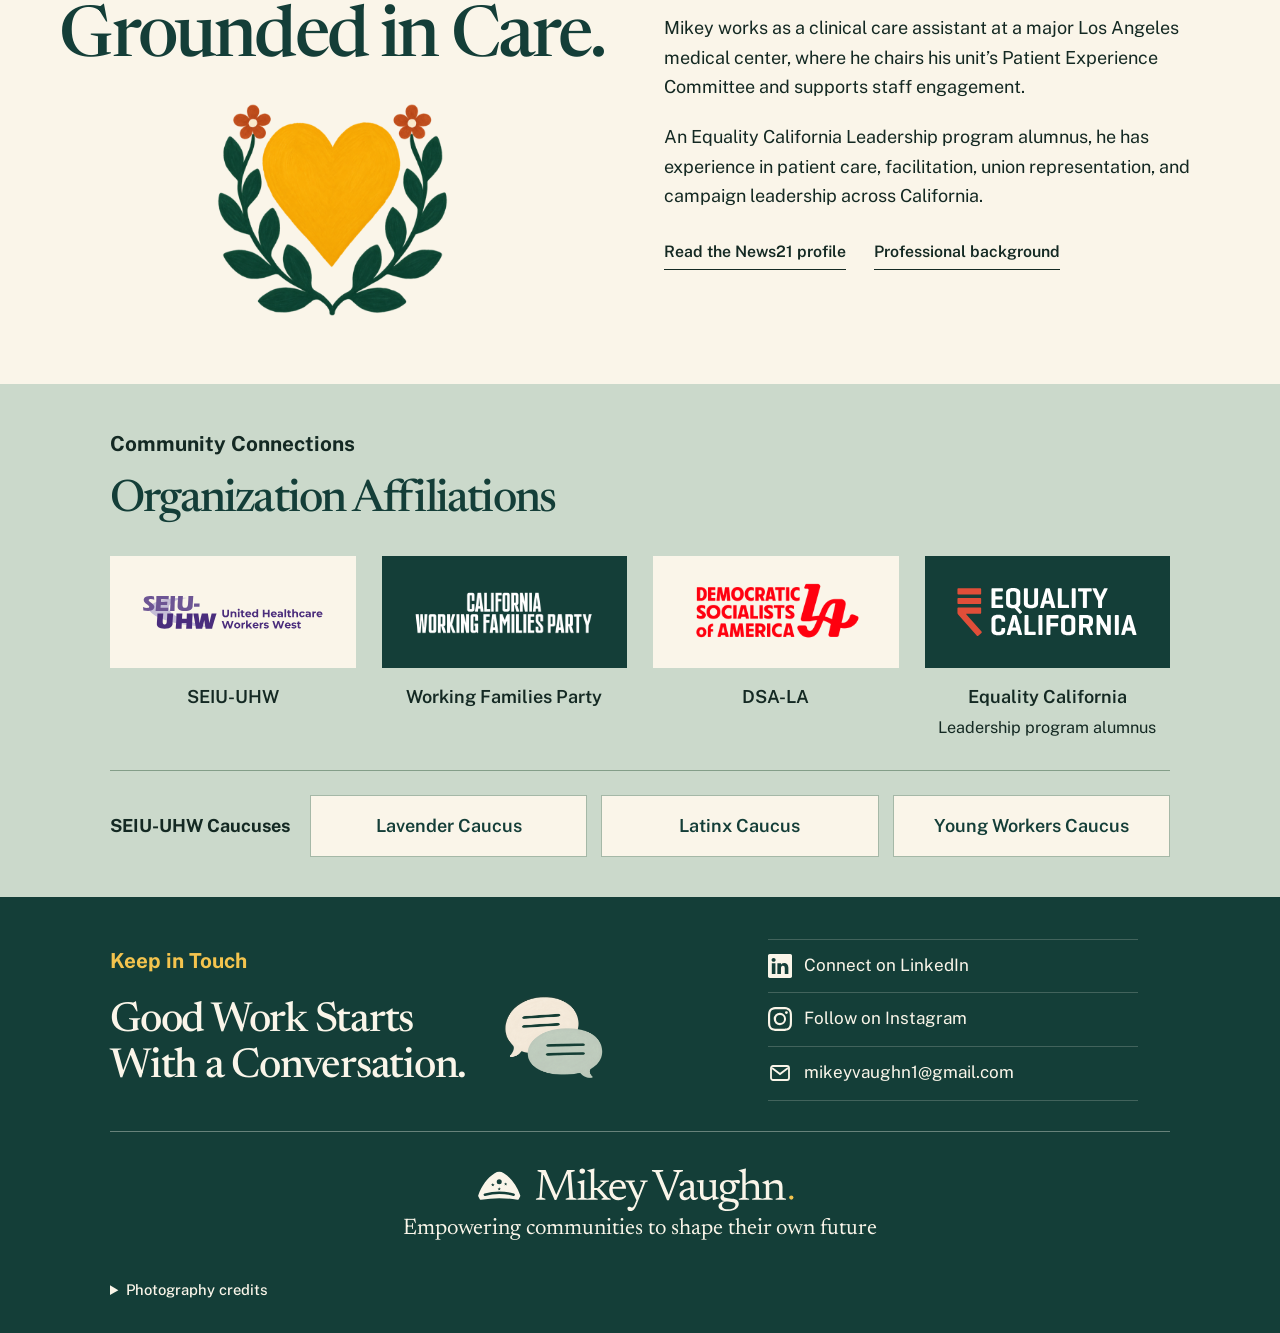
==== commit f2e60eee: "Refresh homepage for borderless campaign portraits" ====
--- a/index.html
+++ b/index.html
@@ -9,7 +9,7 @@
   <link rel="preconnect" href="https://fonts.googleapis.com">
   <link rel="preconnect" href="https://fonts.gstatic.com" crossorigin>
   <link href="https://fonts.googleapis.com/css2?family=Archivo+Black&amp;family=Newsreader:opsz,wght@6..72,400;6..72,500&amp;family=Public+Sans:wght@400;500;600;700&amp;display=swap" rel="stylesheet">
-  <link rel="stylesheet" href="styles.css?v=kanani-frame-21">
+  <link rel="stylesheet" href="styles.css?v=kanani-frame-22">
   <link rel="icon" href="favicon.svg?v=14" type="image/svg+xml">
   <link rel="stylesheet" href="hero-carousel.css?v=full-frame-12">
   <link rel="stylesheet" href="butterfly.css?v=17">
--- a/styles.css
+++ b/styles.css
@@ -696,6 +696,6 @@
 .campaign-note-copy p+p{margin-top:18px}
 @media(max-width:760px){.campaign-note{grid-template-columns:1fr;row-gap:12px}.campaign-note-copy p+p{margin-top:16px}}
 
-/* Give the portrait room while preserving the paired landscape photo frames. */
-.campaign-photo-seema{background:#b8b7ae}
-.campaign-photo-seema img{width:80%;height:auto;aspect-ratio:1.28;object-fit:cover;object-position:50% 14%;margin-inline:auto}
+/* Full-width portraits with room around faces and matching campaign frames. */
+.campaign-photo img{aspect-ratio:1.28}
+.campaign-photo-seema img{width:100%;height:auto;object-fit:cover;object-position:50% 14%}
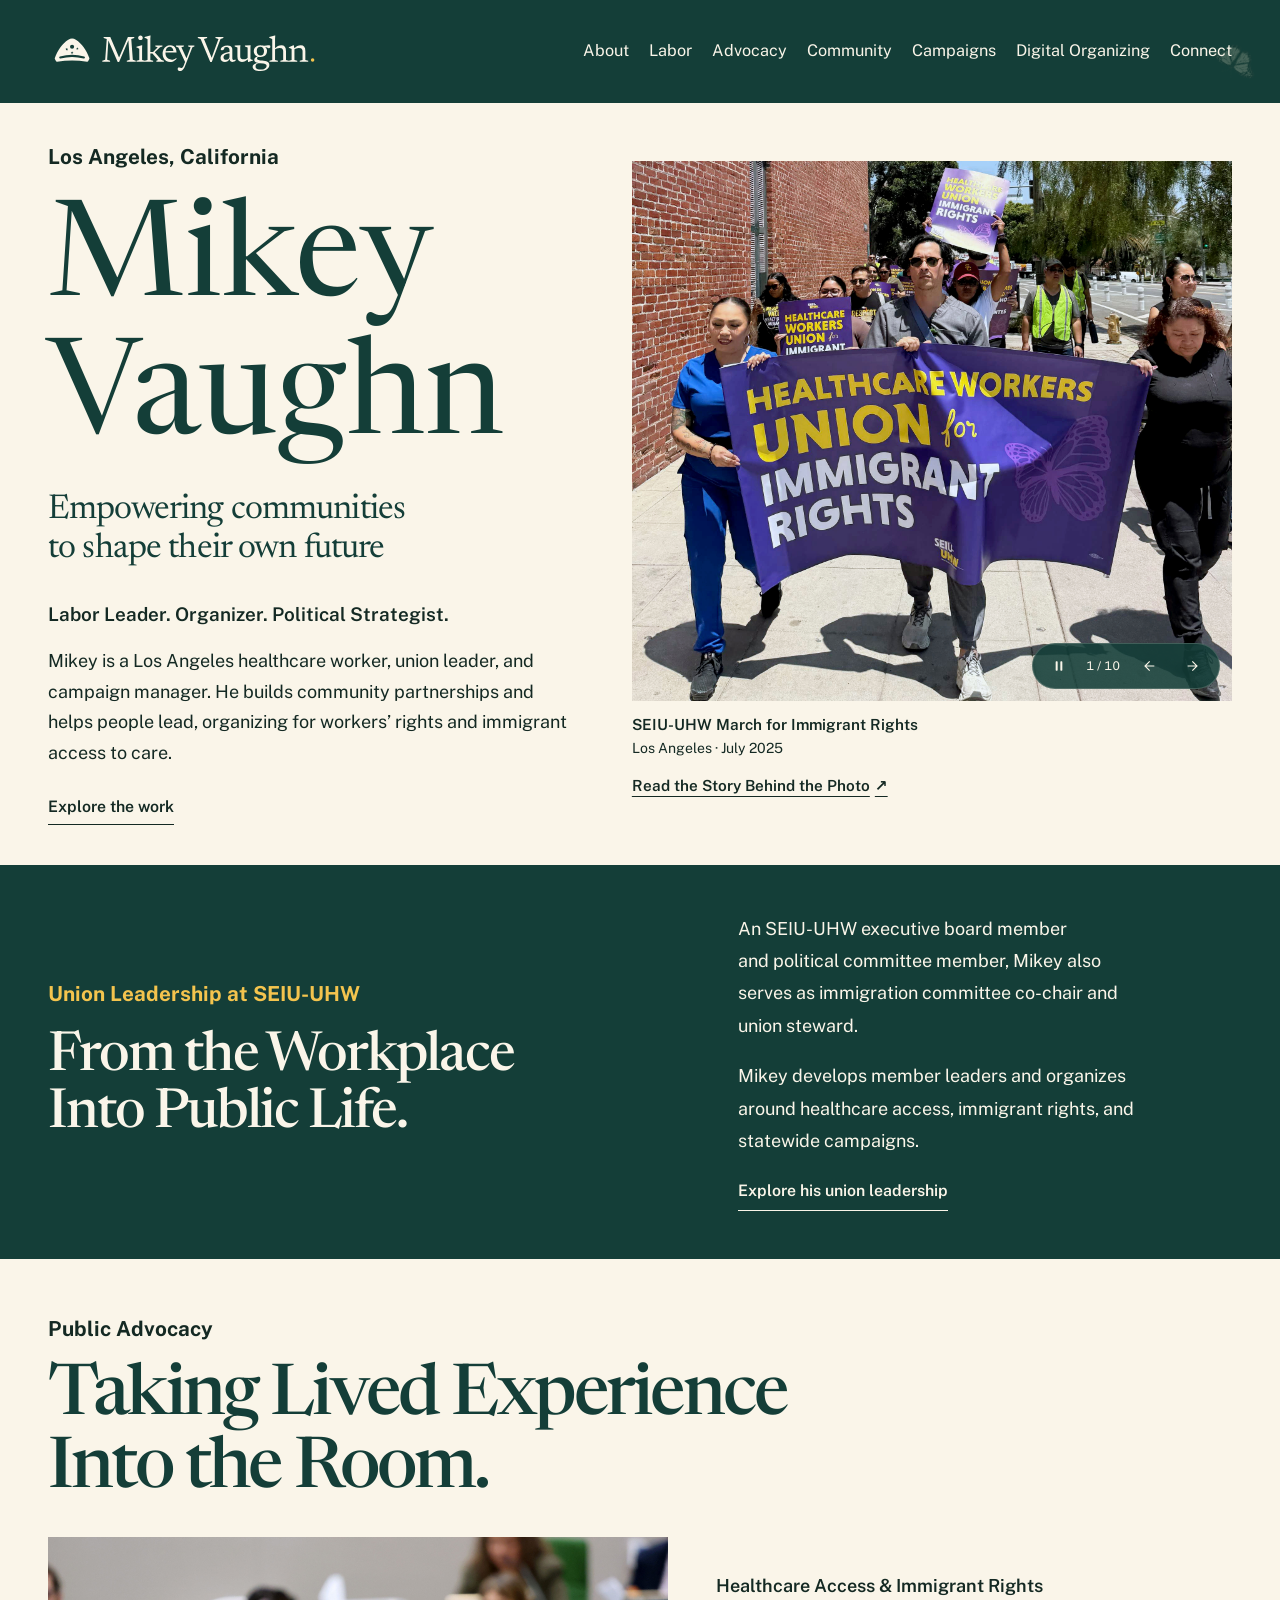
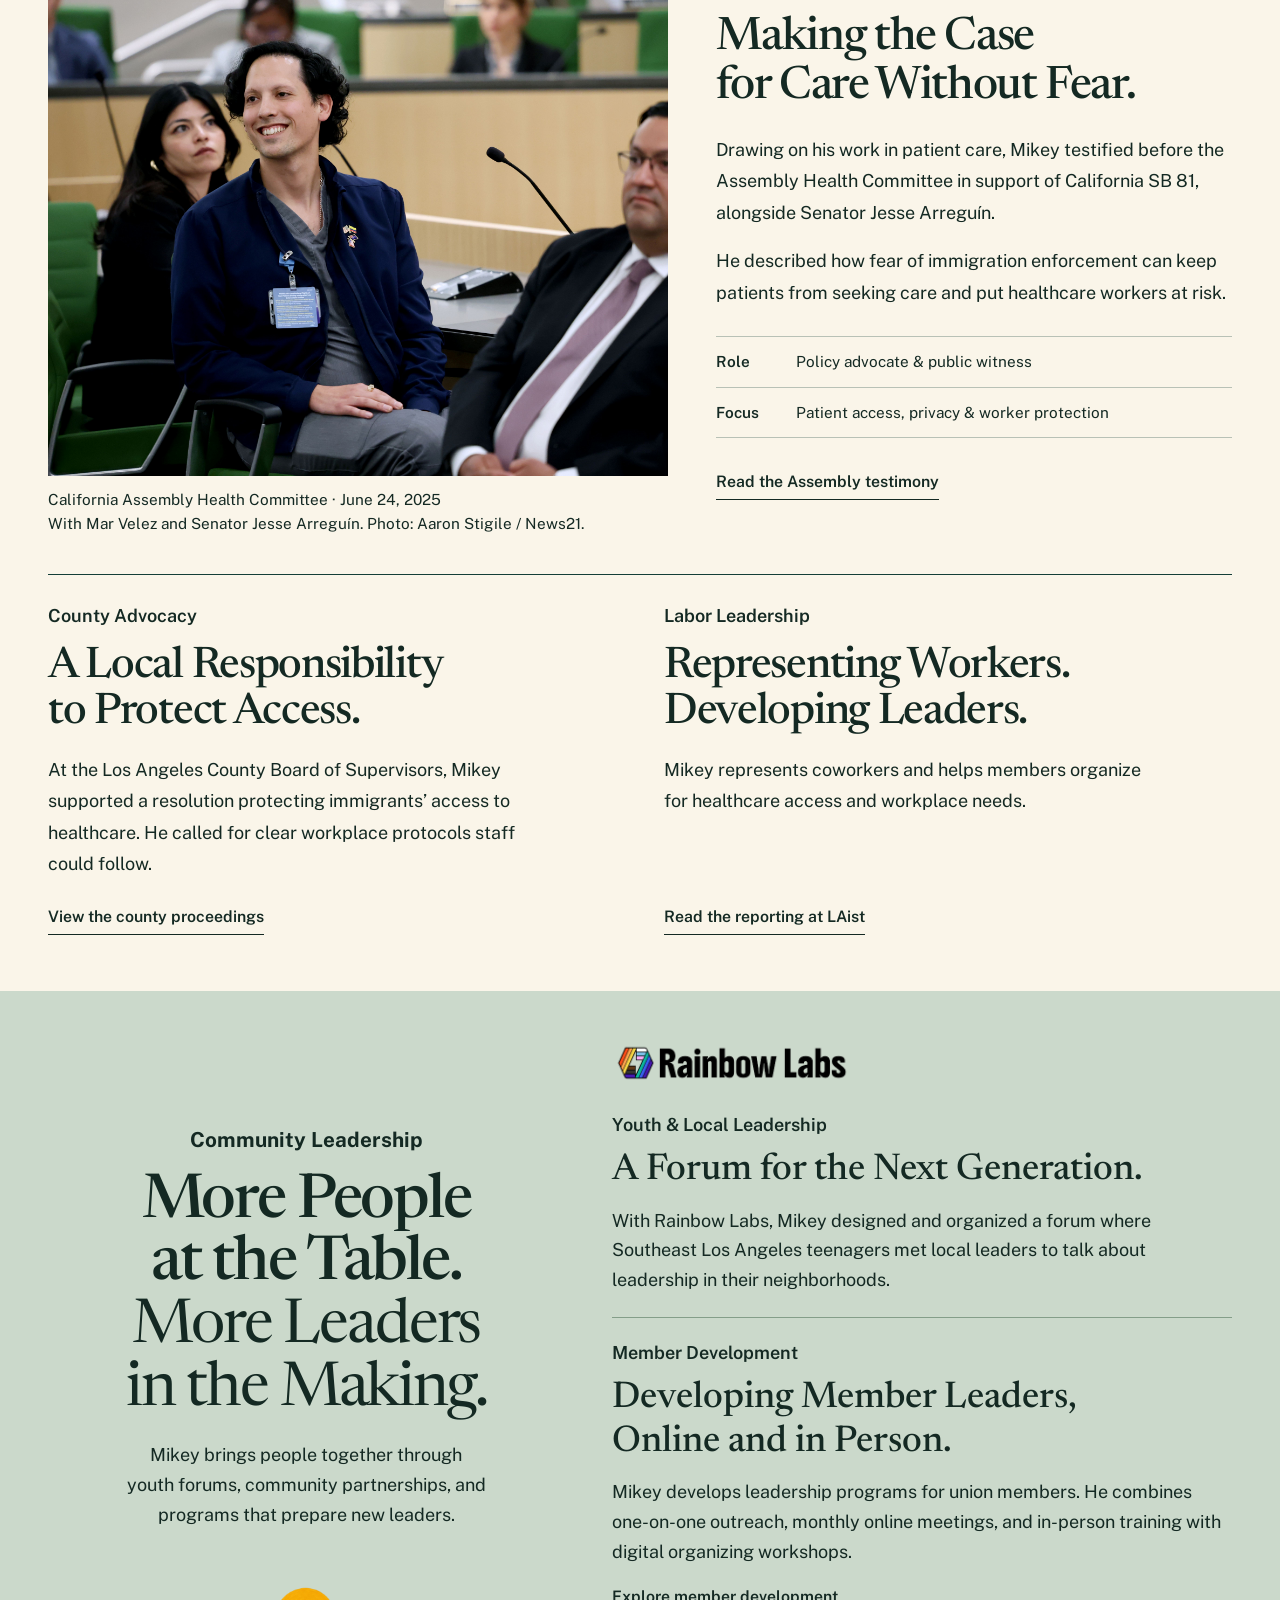
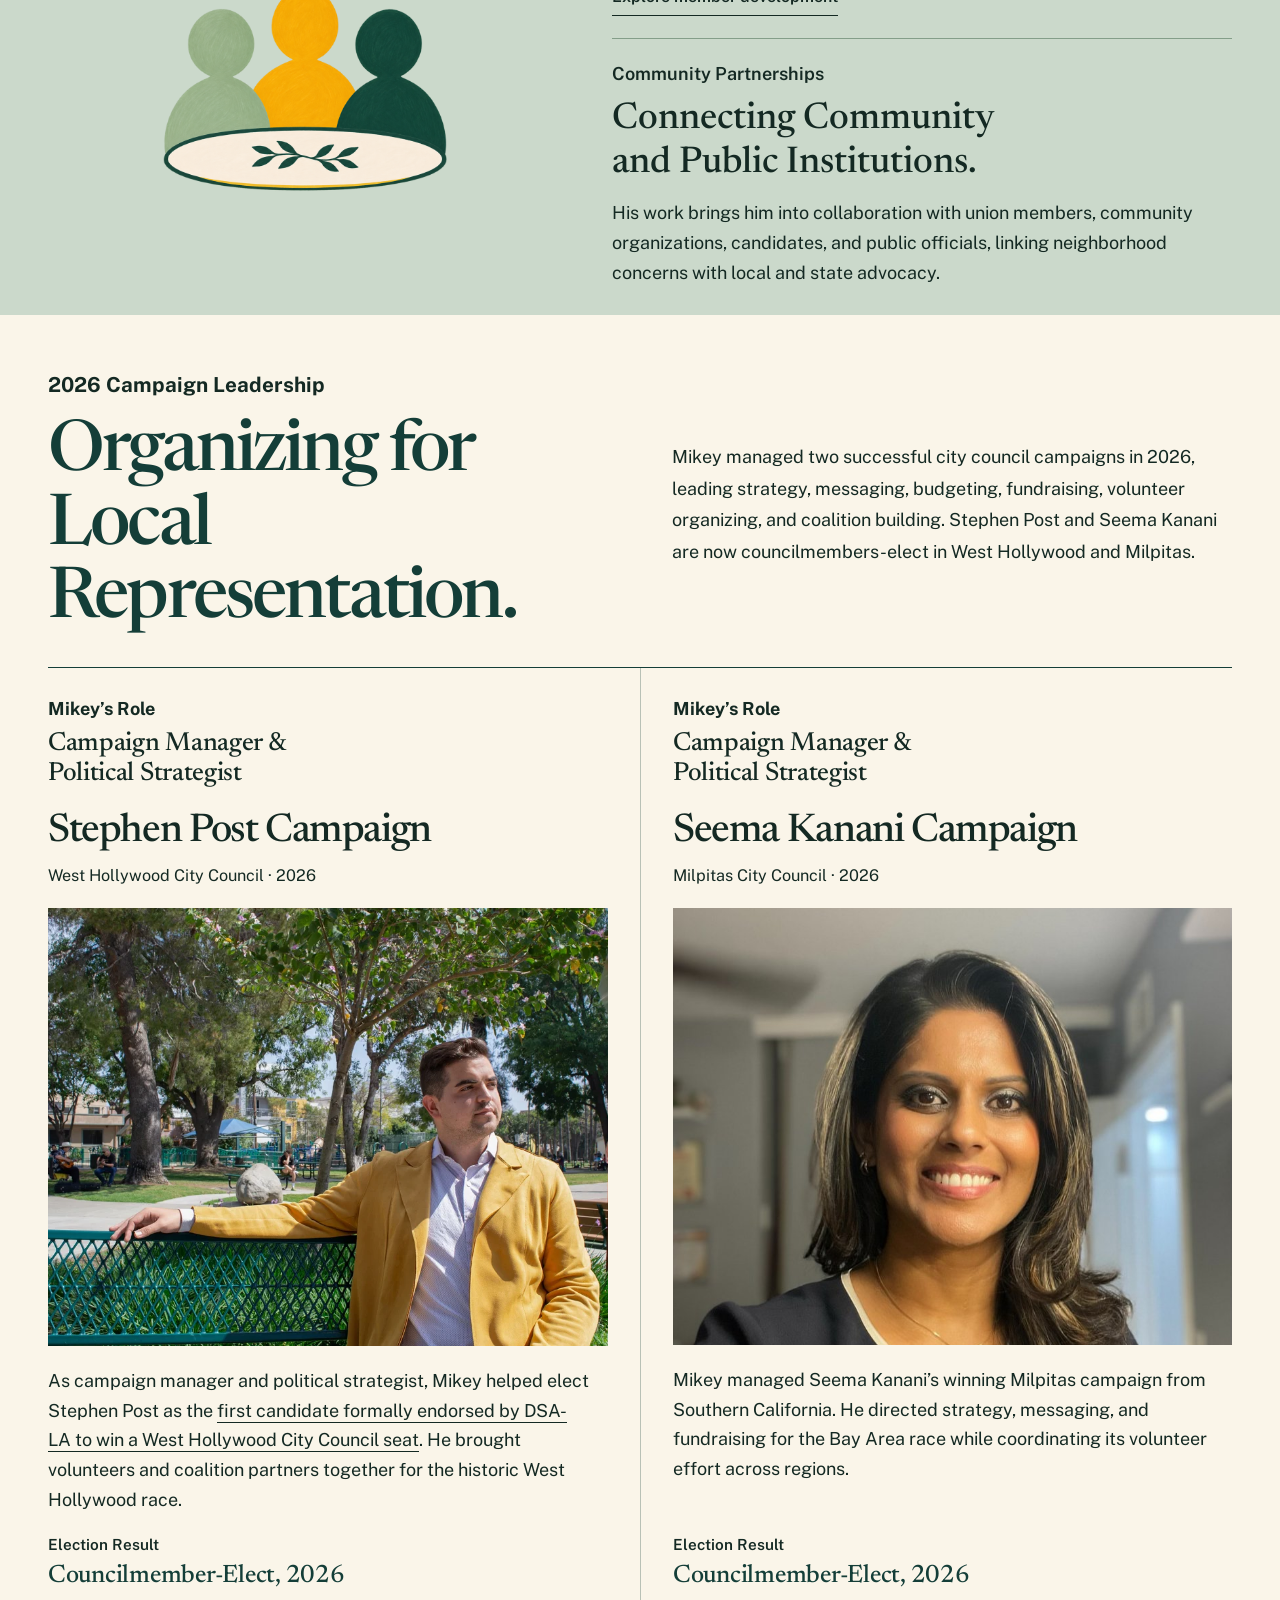
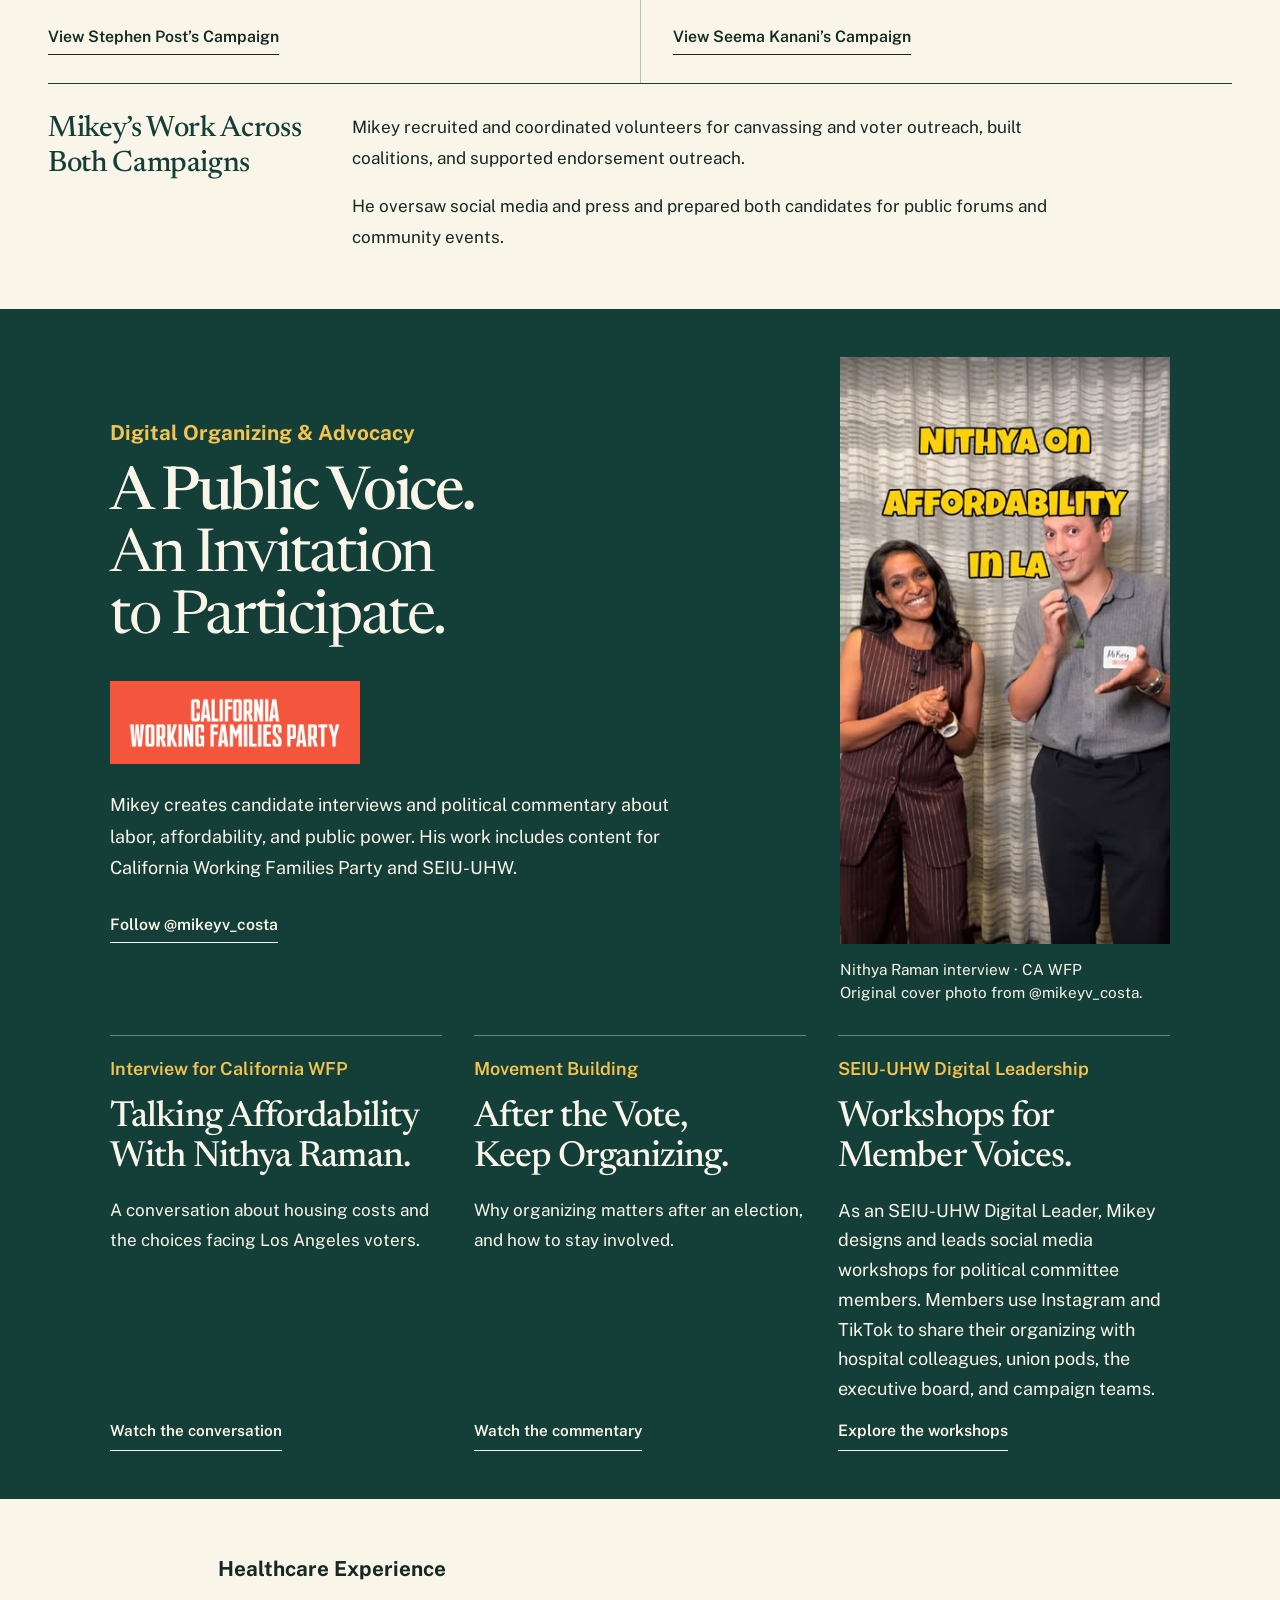
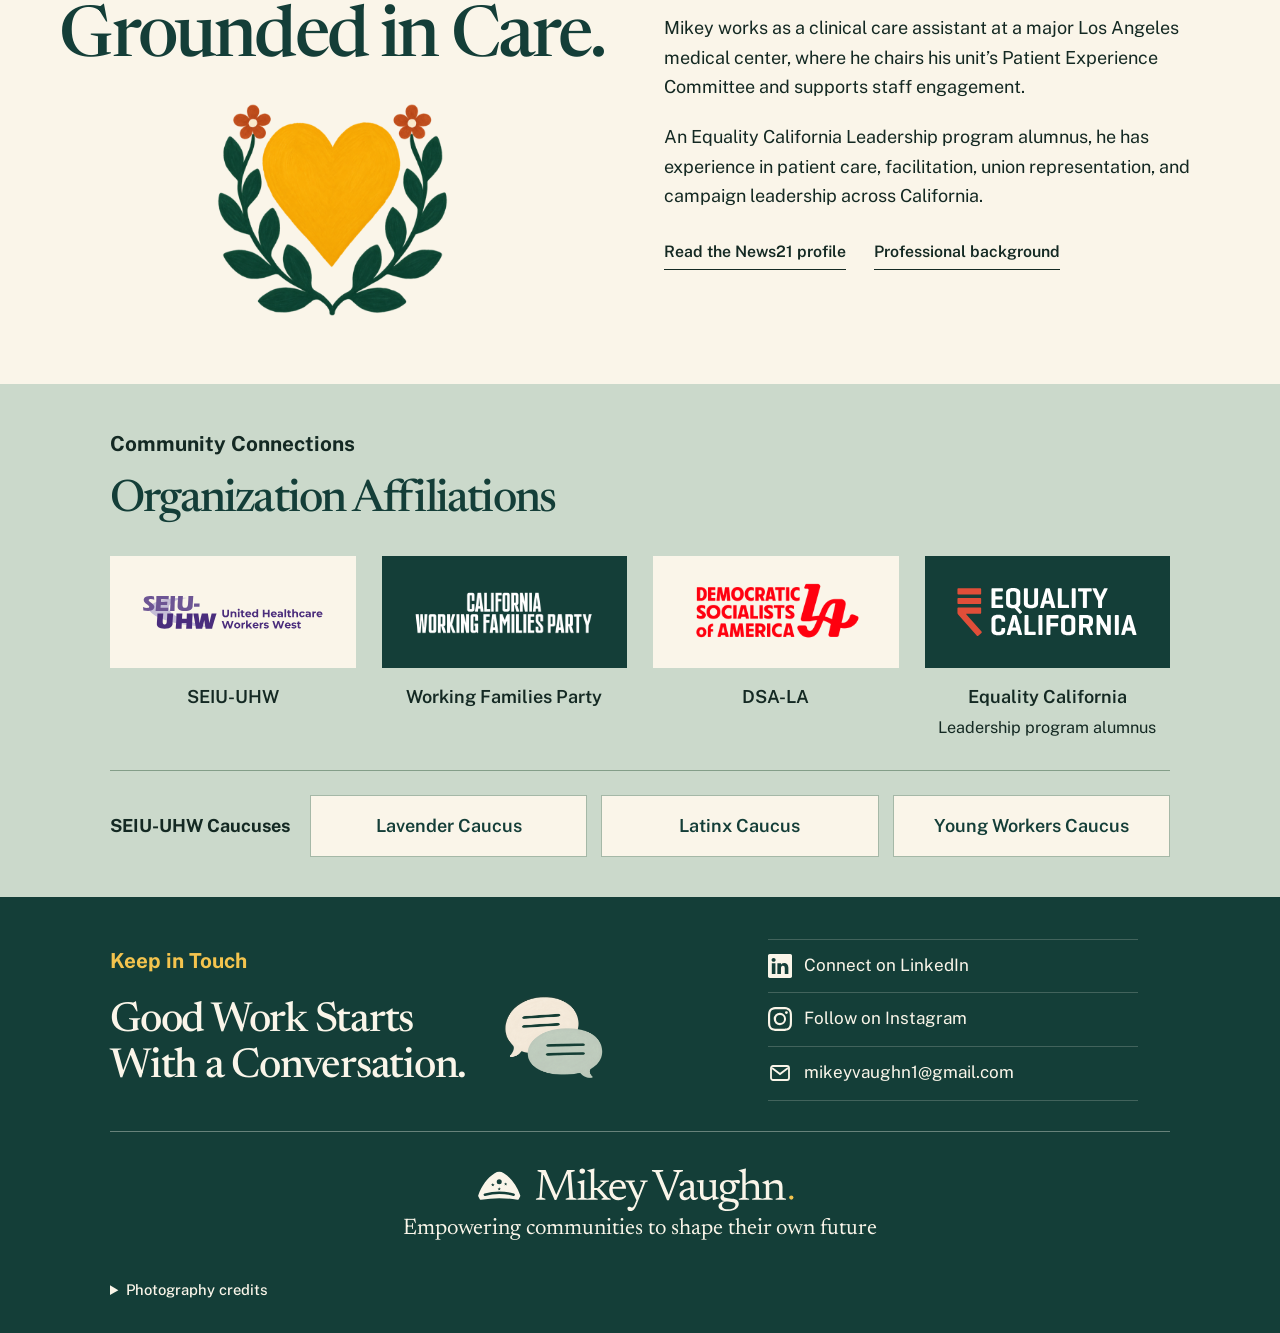
==== commit 152645a3: "Add source story beneath the original hero photo caption" ====
--- a/index.html
+++ b/index.html
@@ -9,7 +9,7 @@
   <link rel="preconnect" href="https://fonts.googleapis.com">
   <link rel="preconnect" href="https://fonts.gstatic.com" crossorigin>
   <link href="https://fonts.googleapis.com/css2?family=Archivo+Black&amp;family=Newsreader:opsz,wght@6..72,400;6..72,500&amp;family=Public+Sans:wght@400;500;600;700&amp;display=swap" rel="stylesheet">
-  <link rel="stylesheet" href="styles.css?v=kanani-frame-22">
+  <link rel="stylesheet" href="styles.css?v=hero-story-23">
   <link rel="icon" href="favicon.svg?v=14" type="image/svg+xml">
   <link rel="stylesheet" href="hero-carousel.css?v=full-frame-12">
   <link rel="stylesheet" href="butterfly.css?v=17">
@@ -74,7 +74,7 @@
           <div class="hero-carousel-arrows"><button class="hero-carousel-button" type="button" data-previous aria-label="Previous photo"><svg viewBox="0 0 24 24" fill="none" stroke="currentColor" stroke-width="1.7" aria-hidden="true"><path d="m13 5-7 7 7 7M6 12h14"/></svg></button><button class="hero-carousel-button" type="button" data-next aria-label="Next photo"><svg viewBox="0 0 24 24" fill="none" stroke="currentColor" stroke-width="1.7" aria-hidden="true"><path d="m11 5 7 7-7 7M18 12H4"/></svg></button></div>
         </div>
         </div>
-        <div class="hero-carousel-caption" aria-live="off" aria-atomic="true"><strong data-caption-title>SEIU-UHW March for Immigrant Rights</strong><span data-caption-meta>Los Angeles · July 2025</span></div>
+        <div class="hero-carousel-caption" aria-live="off" aria-atomic="true"><strong data-caption-title>SEIU-UHW March for Immigrant Rights</strong><span data-caption-meta>Los Angeles · July 2025</span><div class="hero-story-slot"><a data-caption-story href="https://stocktonia.org/news/health/2025/09/06/advocates-fight-for-immigrant-health-care-amid-trump-policy-changes/" target="_blank" rel="noopener noreferrer">Read the Story Behind the Photo <span aria-hidden="true">↗</span></a></div></div>
 
       </div>
     </section>
@@ -221,7 +221,7 @@
       mobile.addEventListener('change', closeMenu);
     })();
   </script>
-  <script src="hero-carousel.js?v=3"></script>
+  <script src="hero-carousel.js?v=4"></script>
   <button class="back-to-top" type="button" data-back-to-top aria-label="Back to top" title="Back to top" hidden><svg viewBox="0 0 24 24" fill="none" stroke="currentColor" stroke-width="1.8" stroke-linecap="round" stroke-linejoin="round" aria-hidden="true" focusable="false"><path d="m6 11 6-6 6 6M12 5v14"/></svg><span>Back to top</span></button>
   <script src="back-to-top.js?v=1" defer></script>
 <div class="mfv-butterfly-surface" aria-hidden="true"><div class="mfv-butterfly"><svg xmlns="http://www.w3.org/2000/svg" viewBox="0 0 200 160" fill="none">
--- a/styles.css
+++ b/styles.css
@@ -699,3 +699,9 @@
 /* Full-width portraits with room around faces and matching campaign frames. */
 .campaign-photo img{aspect-ratio:1.28}
 .campaign-photo-seema img{width:100%;height:auto;object-fit:cover;object-position:50% 14%}
+
+/* A stable caption row keeps the article link from shifting the carousel. */
+.hero-story-slot{min-height:44px;margin-top:4px}
+.hero-story-slot a{display:inline-flex;align-items:center;gap:5px;min-height:44px;font-size:.85rem;font-weight:600}
+.hero-story-slot a[hidden]{display:none}
+.hero-story-slot a span{display:inline;font-size:inherit;margin:0}
